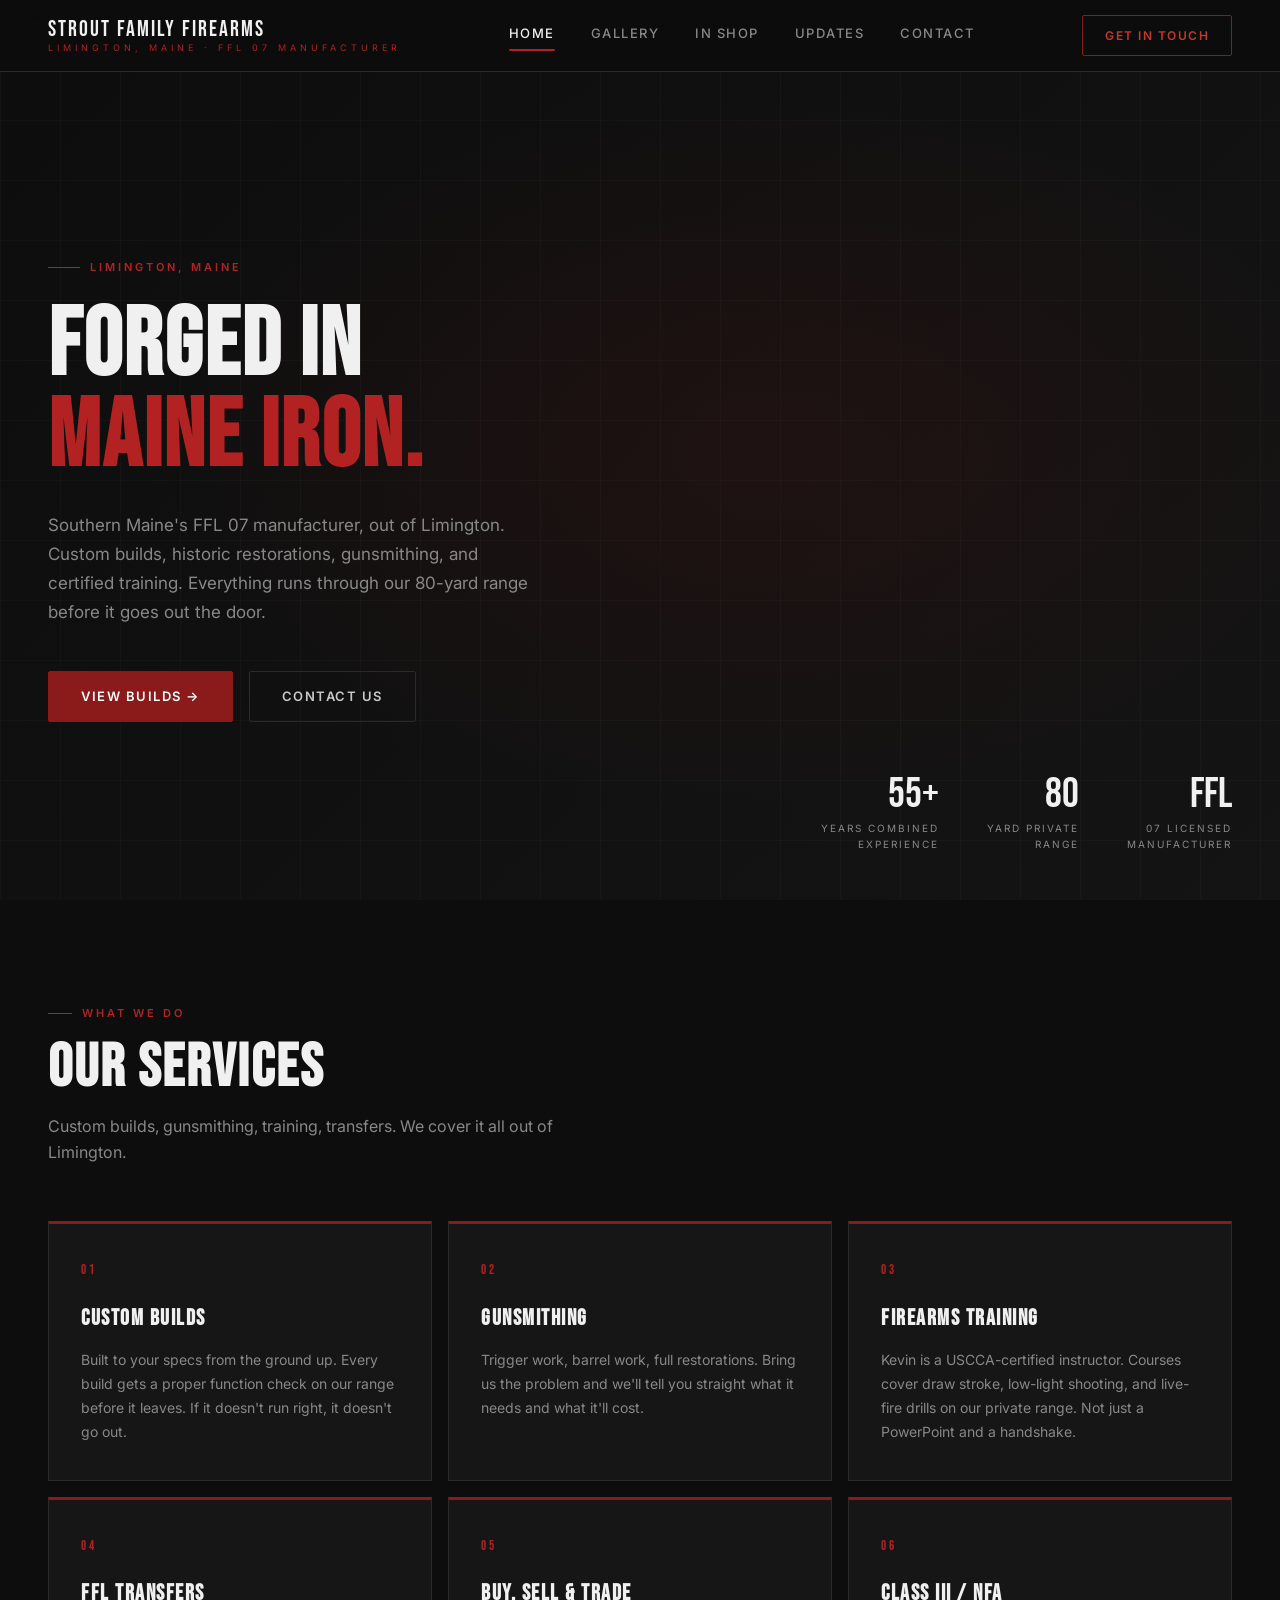
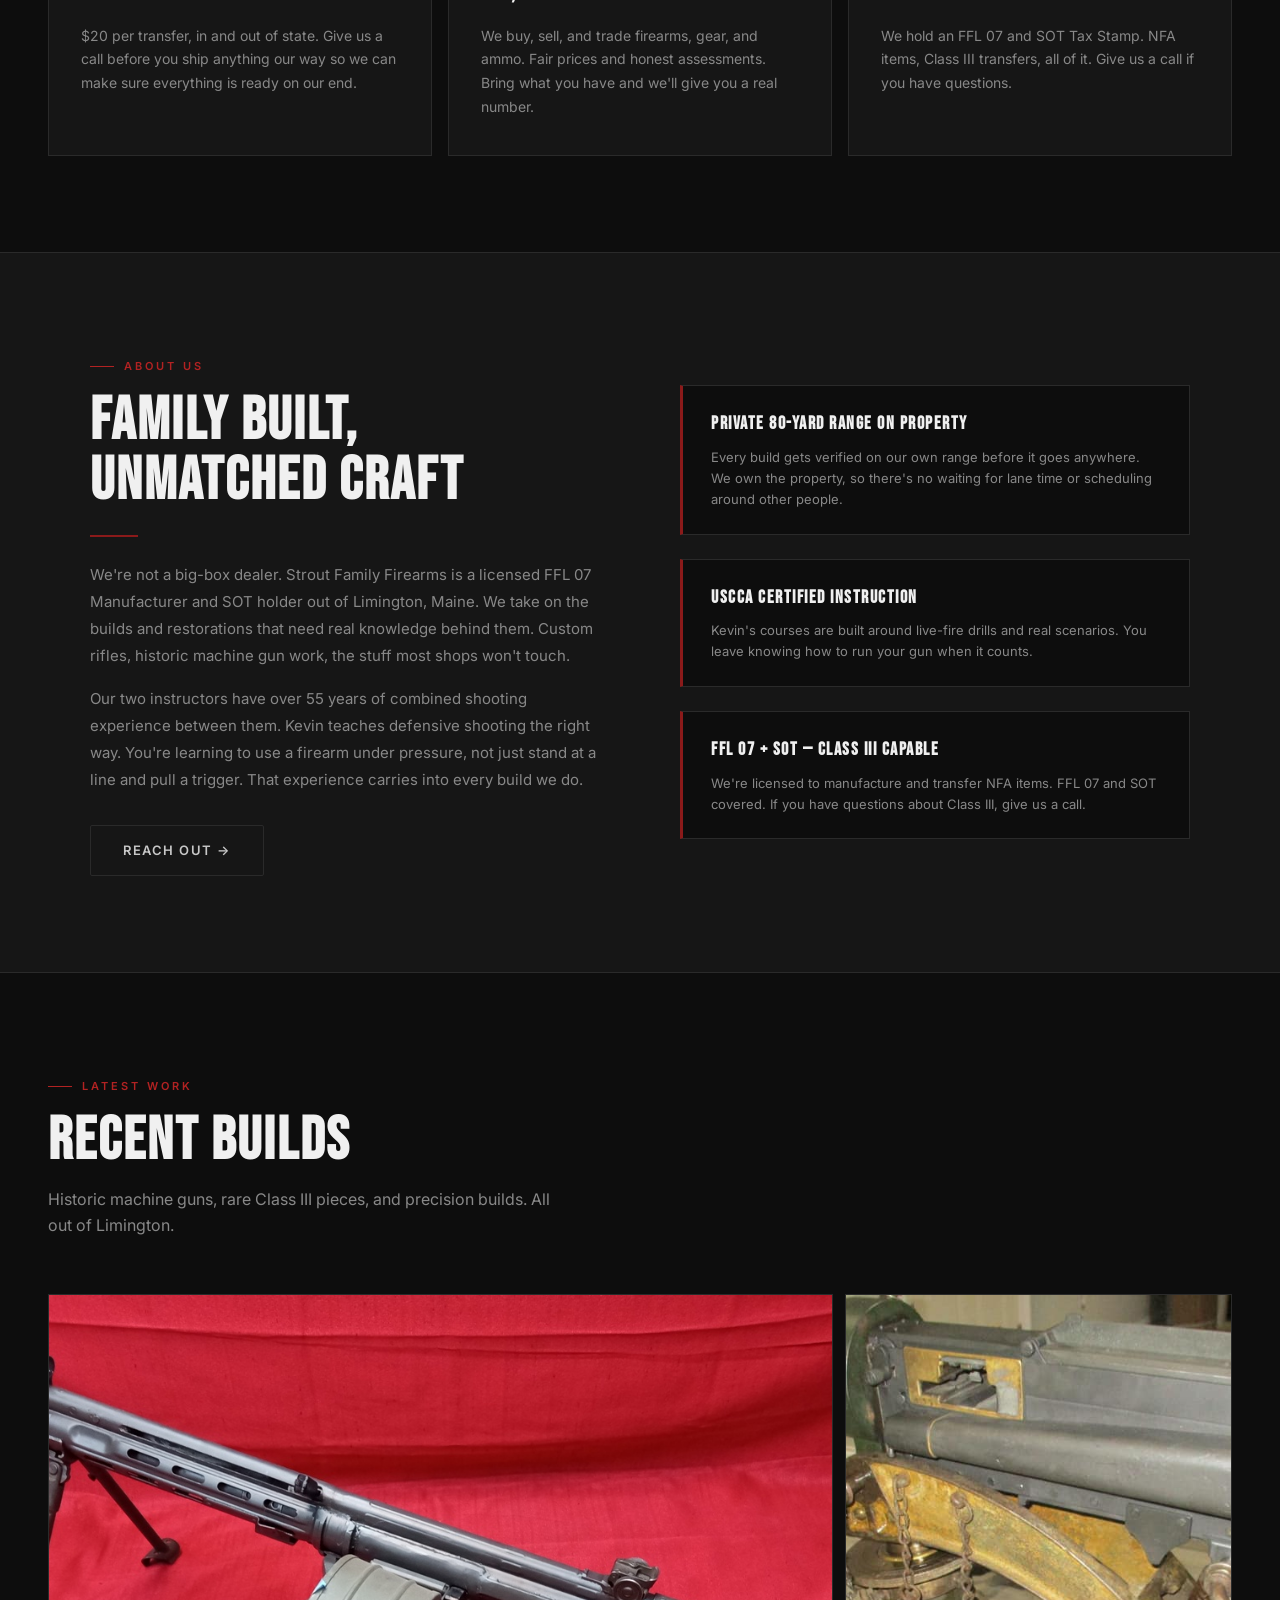
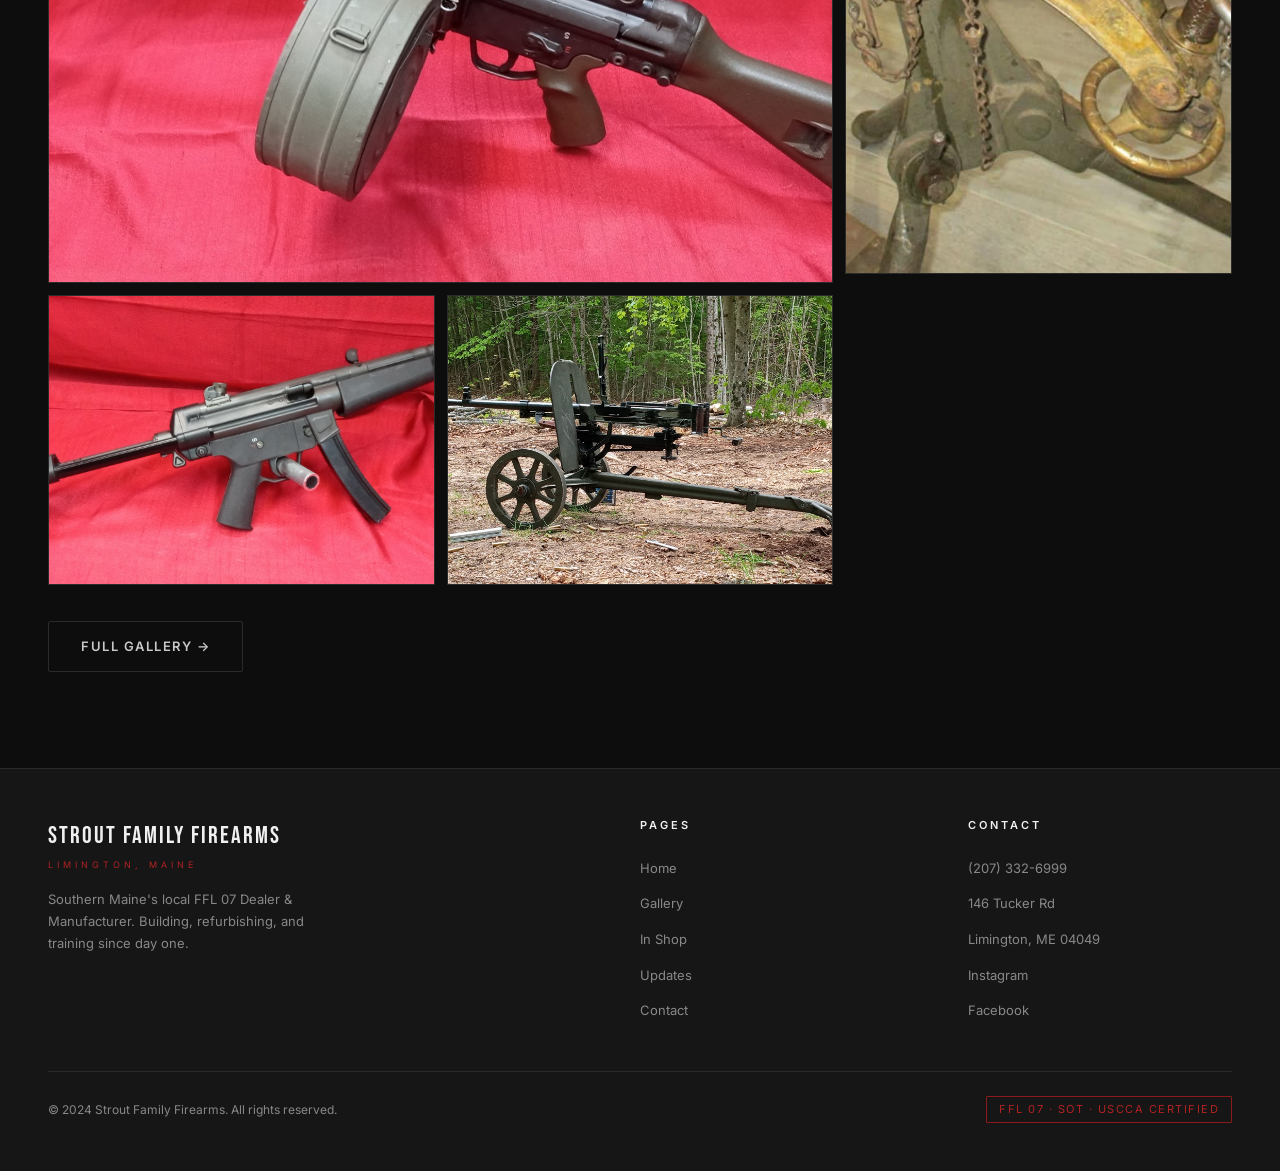
==== index.html @ 213eed21 "Add favicon, mobile nav fix, SEO, sitemap, and robots.txt - favicon.svg (SFF initials, red on dark) " ====
<!DOCTYPE html>
<html lang="en">
<head>
  <meta charset="UTF-8" />
  <meta name="viewport" content="width=device-width, initial-scale=1.0" />
  <link rel="icon" type="image/svg+xml" href="favicon.svg" />
  <title>Strout Family Firearms | FFL 07 Gunsmith &amp; Manufacturer | Limington, ME</title>
  <meta name="description" content="Southern Maine's FFL 07 licensed manufacturer in Limington, ME. Custom builds, Class III NFA transfers, gunsmithing, and USCCA-certified firearms training. Call (207) 332-6999." />
  <meta name="keywords" content="gunsmith Limington ME, FFL dealer Maine, custom gun builds Maine, NFA transfers Maine, Class III Maine, USCCA instructor Maine, southern Maine gunsmith, machine gun restoration Maine" />
  <meta name="robots" content="index, follow" />
  <meta property="og:title" content="Strout Family Firearms | FFL 07 Gunsmith | Limington, ME" />
  <meta property="og:description" content="Southern Maine's FFL 07 manufacturer. Custom builds, NFA transfers, gunsmithing, and USCCA-certified training out of Limington, ME." />
  <meta property="og:type" content="website" />
  <link rel="stylesheet" href="css/style.css" />
  <script type="application/ld+json">
  {
    "@context": "https://schema.org",
    "@type": "LocalBusiness",
    "name": "Strout Family Firearms",
    "description": "FFL 07 licensed manufacturer and gunsmith in Limington, Maine. Custom builds, NFA transfers, gunsmithing, and USCCA-certified firearms training.",
    "telephone": "+12073326999",
    "address": {
      "@type": "PostalAddress",
      "streetAddress": "146 Tucker Rd",
      "addressLocality": "Limington",
      "addressRegion": "ME",
      "postalCode": "04049",
      "addressCountry": "US"
    },
    "sameAs": [
      "https://www.instagram.com/strout_family_firearms/",
      "https://www.facebook.com/p/Strout-Family-Firearms-100057304245616/"
    ]
  }
  </script>
</head>
<body>

  <!-- NAV -->
  <nav class="nav">
    <a href="index.html" class="nav-logo">
      <span class="wordmark">Strout Family Firearms</span>
      <span class="sub">Limington, Maine<span class="sub-ffl"> · FFL 07 Manufacturer</span></span>
    </a>
    <ul class="nav-links">
      <li><a href="index.html" class="active">Home</a></li>
      <li><a href="gallery.html">Gallery</a></li>
      <li><a href="inshop.html">In Shop</a></li>
      <li><a href="updates.html">Updates</a></li>
      <li><a href="contact.html">Contact</a></li>
    </ul>
    <a href="contact.html" class="nav-cta">Get In Touch</a>
    <div class="hamburger" aria-label="Menu">
      <span></span><span></span><span></span>
    </div>
  </nav>

  <!-- HERO -->
  <section class="hero">
    <div class="hero-bg"></div>
    <div class="hero-grid"></div>
    <div class="hero-content">
      <div class="hero-eyebrow">Limington, Maine</div>
      <h1>Forged in<br><span>Maine Iron.</span></h1>
      <p class="hero-desc">
        Southern Maine's FFL 07 manufacturer, out of Limington. Custom builds, historic restorations, gunsmithing, and certified training. Everything runs through our 80-yard range before it goes out the door.
      </p>
      <div class="hero-actions">
        <a href="gallery.html" class="btn-primary">View Builds &#8594;</a>
        <a href="contact.html" class="btn-secondary">Contact Us</a>
      </div>
    </div>
    <div class="hero-stats">
      <div class="stat">
        <div class="stat-num">55+</div>
        <div class="stat-label">Years Combined<br>Experience</div>
      </div>
      <div class="stat">
        <div class="stat-num">80</div>
        <div class="stat-label">Yard Private<br>Range</div>
      </div>
      <div class="stat">
        <div class="stat-num">FFL</div>
        <div class="stat-label">07 Licensed<br>Manufacturer</div>
      </div>
    </div>
  </section>

  <!-- SERVICES -->
  <section>
    <div class="section-label">What We Do</div>
    <h2 class="section-title">Our Services</h2>
    <p class="section-sub">Custom builds, gunsmithing, training, transfers. We cover it all out of Limington.</p>
    <div class="services-grid">
      <div class="service-card fade-in">
        <div class="service-num">01</div>
        <h3>Custom Builds</h3>
        <p>Built to your specs from the ground up. Every build gets a proper function check on our range before it leaves. If it doesn't run right, it doesn't go out.</p>
      </div>
      <div class="service-card fade-in">
        <div class="service-num">02</div>
        <h3>Gunsmithing</h3>
        <p>Trigger work, barrel work, full restorations. Bring us the problem and we'll tell you straight what it needs and what it'll cost.</p>
      </div>
      <div class="service-card fade-in">
        <div class="service-num">03</div>
        <h3>Firearms Training</h3>
        <p>Kevin is a USCCA-certified instructor. Courses cover draw stroke, low-light shooting, and live-fire drills on our private range. Not just a PowerPoint and a handshake.</p>
      </div>
      <div class="service-card fade-in">
        <div class="service-num">04</div>
        <h3>FFL Transfers</h3>
        <p>$20 per transfer, in and out of state. Give us a call before you ship anything our way so we can make sure everything is ready on our end.</p>
      </div>
      <div class="service-card fade-in">
        <div class="service-num">05</div>
        <h3>Buy, Sell &amp; Trade</h3>
        <p>We buy, sell, and trade firearms, gear, and ammo. Fair prices and honest assessments. Bring what you have and we'll give you a real number.</p>
      </div>
      <div class="service-card fade-in">
        <div class="service-num">06</div>
        <h3>Class III / NFA</h3>
        <p>We hold an FFL 07 and SOT Tax Stamp. NFA items, Class III transfers, all of it. Give us a call if you have questions.</p>
      </div>
    </div>
  </section>

  <!-- ABOUT -->
  <section class="about-strip">
    <div class="about-inner">
      <div class="about-text fade-in">
        <div class="section-label">About Us</div>
        <h2 class="section-title">Family Built,<br>Unmatched Craft</h2>
        <div class="divider"></div>
        <p>
          We're not a big-box dealer. Strout Family Firearms is a licensed FFL 07 Manufacturer and SOT holder out of Limington, Maine. We take on the builds and restorations that need real knowledge behind them. Custom rifles, historic machine gun work, the stuff most shops won't touch.
        </p>
        <p>
          Our two instructors have over 55 years of combined shooting experience between them. Kevin teaches defensive shooting the right way. You're learning to use a firearm under pressure, not just stand at a line and pull a trigger. That experience carries into every build we do.
        </p>
        <a href="contact.html" class="btn-secondary">Reach Out &#8594;</a>
      </div>
      <div class="about-callouts fade-in">
        <div class="callout">
          <h4>Private 80-Yard Range On Property</h4>
          <p>Every build gets verified on our own range before it goes anywhere. We own the property, so there's no waiting for lane time or scheduling around other people.</p>
        </div>
        <div class="callout">
          <h4>USCCA Certified Instruction</h4>
          <p>Kevin's courses are built around live-fire drills and real scenarios. You leave knowing how to run your gun when it counts.</p>
        </div>
        <div class="callout">
          <h4>FFL 07 + SOT — Class III Capable</h4>
          <p>We're licensed to manufacture and transfer NFA items. FFL 07 and SOT covered. If you have questions about Class III, give us a call.</p>
        </div>
      </div>
    </div>
  </section>

  <!-- RECENT BUILDS PREVIEW -->
  <section>
    <div class="section-label">Latest Work</div>
    <h2 class="section-title">Recent Builds</h2>
    <p class="section-sub">Historic machine guns, rare Class III pieces, and precision builds. All out of Limington.</p>
    <div class="gallery-grid" style="margin-bottom: 36px;">
      <div class="gallery-item wide fade-in" data-title="HK21 — Left Side, Drum Mag" data-sub="7.62×51 NATO · Light Machine Gun" data-src="images/HK21/Benny-HK21-left-feed-drum.jpg">
        <div class="gallery-item-inner">
          <img src="images/HK21/Benny-HK21-left-feed-drum.jpg" alt="HK21 with drum magazine" loading="lazy" />
        </div>
        <div class="gallery-overlay">
          <div class="gallery-overlay-text">
            <span>LMG · 7.62×51 NATO</span>
            <h4>Heckler &amp; Koch HK21</h4>
          </div>
        </div>
      </div>
      <div class="gallery-item tall fade-in" data-title="Vickers — Traversing Gear" data-sub=".303 British · Water-Cooled HMG" data-src="images/Vickers/448768198_966090905311042_1663343854101752196_n.jpg">
        <div class="gallery-item-inner">
          <img src="images/Vickers/448768198_966090905311042_1663343854101752196_n.jpg" alt="Vickers machine gun traversing mechanism" loading="lazy" style="height:100%;object-fit:cover;" />
        </div>
        <div class="gallery-overlay">
          <div class="gallery-overlay-text">
            <span>HMG · .303 British</span>
            <h4>Vickers Machine Gun</h4>
          </div>
        </div>
      </div>
      <div class="gallery-item fade-in" data-title="MP5 — Stock Extended" data-sub="9mm · Submachine Gun" data-src="images/MP5/1000001364.jpg">
        <div class="gallery-item-inner">
          <img src="images/MP5/1000001364.jpg" alt="MP5 with stock extended" loading="lazy" />
        </div>
        <div class="gallery-overlay">
          <div class="gallery-overlay-text">
            <span>SMG · 9mm</span>
            <h4>Heckler &amp; Koch MP5</h4>
          </div>
        </div>
      </div>
      <div class="gallery-item fade-in" data-title="SG-43 — On Sokolov Cart" data-sub="7.62×54mmR · Soviet Medium Machine Gun" data-src="images/SG-43/SG-43-on-cart.jpg">
        <div class="gallery-item-inner">
          <img src="images/SG-43/SG-43-on-cart.jpg" alt="Soviet SG-43 on wheeled Sokolov mount" loading="lazy" />
        </div>
        <div class="gallery-overlay">
          <div class="gallery-overlay-text">
            <span>MMG · 7.62×54mmR</span>
            <h4>Soviet SG-43 Goryunov</h4>
          </div>
        </div>
      </div>
    </div>
    <a href="gallery.html" class="btn-secondary">Full Gallery &#8594;</a>
  </section>

  <!-- FOOTER -->
  <footer>
    <div class="footer-inner">
      <div class="footer-brand">
        <div class="wordmark">Strout Family Firearms</div>
        <div class="sub">Limington, Maine</div>
        <p>Southern Maine's local FFL 07 Dealer &amp; Manufacturer. Building, refurbishing, and training since day one.</p>
      </div>
      <div class="footer-col">
        <h5>Pages</h5>
        <ul>
          <li><a href="index.html">Home</a></li>
          <li><a href="gallery.html">Gallery</a></li>
          <li><a href="inshop.html">In Shop</a></li>
          <li><a href="updates.html">Updates</a></li>
          <li><a href="contact.html">Contact</a></li>
        </ul>
      </div>
      <div class="footer-col">
        <h5>Contact</h5>
        <ul>
          <li><a href="tel:2073326999">(207) 332-6999</a></li>
          <li><a href="#">146 Tucker Rd</a></li>
          <li><a href="#">Limington, ME 04049</a></li>
          <li><a href="https://www.instagram.com/strout_family_firearms/" target="_blank">Instagram</a></li>
          <li><a href="https://www.facebook.com/p/Strout-Family-Firearms-100057304245616/" target="_blank">Facebook</a></li>
        </ul>
      </div>
    </div>
    <div class="footer-bottom">
      <p>&copy; 2024 Strout Family Firearms. All rights reserved.</p>
      <span class="ffl-badge">FFL 07 · SOT · USCCA Certified</span>
    </div>
  </footer>

  <script src="js/main.js"></script>
</body>
</html>
---- css/style.css ----
@import url('https://fonts.googleapis.com/css2?family=Bebas+Neue&family=Inter:wght@300;400;500;600;700&display=swap');

:root {
  --bg:        #0d0d0d;
  --surface:   #161616;
  --surface2:  #1f1f1f;
  --border:    #2a2a2a;
  --red:       #8B1A1A;
  --red-light: #B22222;
  --red-glow:  #c0392b;
  --text:      #f0f0f0;
  --muted:     #888888;
  --silver:    #c8c8c8;
  --nav-h:     72px;
}

*, *::before, *::after { box-sizing: border-box; margin: 0; padding: 0; }

html { scroll-behavior: smooth; }

body {
  background: var(--bg);
  color: var(--text);
  font-family: 'Inter', sans-serif;
  font-size: 16px;
  line-height: 1.6;
  -webkit-text-size-adjust: 100%;
}

a { color: inherit; text-decoration: none; }
img { display: block; max-width: 100%; }

button, a { -webkit-tap-highlight-color: transparent; touch-action: manipulation; }

/* ── NAVBAR ── */
.nav {
  position: fixed;
  top: 0; left: 0; right: 0;
  z-index: 100;
  height: var(--nav-h);
  display: flex;
  align-items: center;
  justify-content: space-between;
  padding: 0 48px;
  background: rgba(13,13,13,0.92);
  backdrop-filter: blur(12px);
  border-bottom: 1px solid var(--border);
}

.nav-logo {
  display: flex;
  flex-direction: column;
  line-height: 1;
}

.nav-logo .wordmark {
  font-family: 'Bebas Neue', sans-serif;
  font-size: 22px;
  letter-spacing: 2px;
  color: var(--text);
}

.nav-logo .sub {
  font-size: 9px;
  letter-spacing: 4px;
  text-transform: uppercase;
  color: var(--red-light);
  margin-top: 2px;
}

.nav-links {
  display: flex;
  gap: 36px;
  list-style: none;
}

.nav-links a {
  font-size: 13px;
  font-weight: 500;
  letter-spacing: 1.5px;
  text-transform: uppercase;
  color: var(--muted);
  transition: color 0.2s;
}

.nav-links a:hover,
.nav-links a.active { color: var(--text); }

.nav-links a.active::after {
  content: '';
  display: block;
  height: 2px;
  background: var(--red-light);
  margin-top: 3px;
  border-radius: 1px;
}

.nav-cta {
  font-size: 12px;
  font-weight: 600;
  letter-spacing: 1.5px;
  text-transform: uppercase;
  padding: 10px 22px;
  border: 1px solid var(--red);
  color: var(--red-glow);
  border-radius: 2px;
  transition: all 0.2s;
}

.nav-cta:hover {
  background: var(--red);
  color: #fff;
}

.hamburger {
  display: none;
  flex-direction: column;
  gap: 5px;
  cursor: pointer;
  padding: 12px 8px;
  margin-right: -8px;
}
.hamburger span {
  width: 24px; height: 2px;
  background: var(--text);
  border-radius: 1px;
  transition: all 0.25s;
}

/* ── HERO ── */
.hero {
  position: relative;
  min-height: 100vh;
  min-height: 100svh;
  display: flex;
  align-items: center;
  padding: 0 48px;
  padding-top: var(--nav-h);
  overflow: hidden;
}

.hero-bg {
  position: absolute;
  inset: 0;
  background:
    radial-gradient(ellipse 70% 60% at 60% 50%, rgba(139,26,26,0.12) 0%, transparent 70%),
    linear-gradient(135deg, #0d0d0d 0%, #141414 100%);
}

.hero-grid {
  position: absolute;
  inset: 0;
  background-image:
    linear-gradient(rgba(255,255,255,0.02) 1px, transparent 1px),
    linear-gradient(90deg, rgba(255,255,255,0.02) 1px, transparent 1px);
  background-size: 60px 60px;
}

.hero-content {
  position: relative;
  z-index: 1;
  max-width: 680px;
}

.hero-eyebrow {
  display: inline-flex;
  align-items: center;
  gap: 10px;
  font-size: 11px;
  font-weight: 600;
  letter-spacing: 3px;
  text-transform: uppercase;
  color: var(--red-light);
  margin-bottom: 24px;
}

.hero-eyebrow::before {
  content: '';
  width: 32px; height: 1px;
  background: var(--red-light);
}

.hero h1 {
  font-family: 'Bebas Neue', sans-serif;
  font-size: clamp(56px, 8vw, 96px);
  line-height: 0.95;
  letter-spacing: 2px;
  color: var(--text);
  margin-bottom: 28px;
}

.hero h1 span { color: var(--red-light); }

.hero-desc {
  font-size: 17px;
  color: var(--muted);
  max-width: 480px;
  line-height: 1.7;
  margin-bottom: 44px;
}

.hero-actions {
  display: flex;
  gap: 16px;
  flex-wrap: wrap;
}

.btn-primary {
  display: inline-flex;
  align-items: center;
  gap: 8px;
  font-size: 13px;
  font-weight: 600;
  letter-spacing: 1.5px;
  text-transform: uppercase;
  padding: 14px 32px;
  background: var(--red);
  color: #fff;
  border: 1px solid var(--red);
  border-radius: 2px;
  transition: all 0.2s;
}

.btn-primary:hover {
  background: var(--red-light);
  border-color: var(--red-light);
}

.btn-secondary {
  display: inline-flex;
  align-items: center;
  gap: 8px;
  font-size: 13px;
  font-weight: 600;
  letter-spacing: 1.5px;
  text-transform: uppercase;
  padding: 14px 32px;
  background: transparent;
  color: var(--silver);
  border: 1px solid var(--border);
  border-radius: 2px;
  transition: all 0.2s;
}

.btn-secondary:hover {
  border-color: var(--silver);
  color: var(--text);
}

.hero-stats {
  position: absolute;
  bottom: 48px;
  right: 48px;
  display: flex;
  gap: 48px;
}

.stat { text-align: right; }
.stat-num {
  font-family: 'Bebas Neue', sans-serif;
  font-size: 42px;
  line-height: 1;
  color: var(--text);
}
.stat-label {
  font-size: 10px;
  letter-spacing: 2px;
  text-transform: uppercase;
  color: var(--muted);
  margin-top: 4px;
}

/* ── SECTION BASE ── */
section { padding: 96px 48px; }

.section-label {
  display: inline-flex;
  align-items: center;
  gap: 10px;
  font-size: 11px;
  font-weight: 600;
  letter-spacing: 3px;
  text-transform: uppercase;
  color: var(--red-light);
  margin-bottom: 16px;
}

.section-label::before {
  content: '';
  width: 24px; height: 1px;
  background: var(--red-light);
}

h2.section-title {
  font-family: 'Bebas Neue', sans-serif;
  font-size: clamp(36px, 5vw, 60px);
  letter-spacing: 2px;
  line-height: 1;
  color: var(--text);
  margin-bottom: 16px;
}

.section-sub {
  font-size: 16px;
  color: var(--muted);
  max-width: 520px;
  margin-bottom: 56px;
}

/* ── SERVICES ── */
.services-grid {
  display: grid;
  grid-template-columns: repeat(3, 1fr);
  gap: 16px;
}

.service-card {
  background: var(--surface);
  border: 1px solid var(--border);
  border-top: 3px solid var(--red);
  padding: 36px 32px;
  transition: background 0.2s, border-color 0.2s;
}

.service-card:hover {
  background: var(--surface2);
  border-color: var(--red-light);
  border-top-color: var(--red-glow);
}

.service-num {
  font-family: 'Bebas Neue', sans-serif;
  font-size: 13px;
  letter-spacing: 3px;
  color: var(--red-light);
  margin-bottom: 20px;
}

.service-card h3 {
  font-family: 'Bebas Neue', sans-serif;
  font-size: 22px;
  letter-spacing: 1.5px;
  color: var(--text);
  margin-bottom: 12px;
}

.service-card p {
  font-size: 14px;
  color: var(--muted);
  line-height: 1.7;
}

/* ── ABOUT STRIP ── */
.about-strip {
  background: var(--surface);
  border-top: 1px solid var(--border);
  border-bottom: 1px solid var(--border);
}

.about-inner {
  max-width: 1100px;
  margin: 0 auto;
  display: grid;
  grid-template-columns: 1fr 1fr;
  gap: 80px;
  align-items: center;
}

.about-text p {
  font-size: 15px;
  color: var(--muted);
  line-height: 1.8;
  margin-bottom: 16px;
}

.about-text p:last-of-type { margin-bottom: 32px; }

.about-callouts {
  display: flex;
  flex-direction: column;
  gap: 24px;
}

.callout {
  padding: 24px 28px;
  border: 1px solid var(--border);
  border-left: 3px solid var(--red);
  background: var(--bg);
}

.callout h4 {
  font-family: 'Bebas Neue', sans-serif;
  font-size: 18px;
  letter-spacing: 1.5px;
  color: var(--text);
  margin-bottom: 8px;
}

.callout p {
  font-size: 13px;
  color: var(--muted);
  line-height: 1.6;
}

/* ── GALLERY GRID ── */
.gallery-grid {
  display: grid;
  grid-template-columns: repeat(3, 1fr);
  gap: 12px;
}

.gallery-grid .wide { grid-column: span 2; }
.gallery-grid .tall { grid-row: span 2; }

.gallery-item {
  position: relative;
  overflow: hidden;
  cursor: pointer;
  aspect-ratio: 4/3;
  background: var(--surface2);
  border: 1px solid var(--border);
}

.gallery-grid .tall { aspect-ratio: 2/3; }

.gallery-item-inner {
  position: absolute;
  inset: 0;
  background: var(--surface2);
  transition: transform 0.4s cubic-bezier(0.25,0.46,0.45,0.94);
}

.gallery-item:hover .gallery-item-inner { transform: scale(1.04); }

.gallery-item img {
  width: 100%;
  height: 100%;
  object-fit: cover;
  display: block;
}

.gallery-placeholder {
  width: 100%; height: 100%;
  display: flex;
  flex-direction: column;
  align-items: center;
  justify-content: center;
  gap: 12px;
  color: var(--border);
  background: linear-gradient(135deg, var(--surface) 0%, var(--surface2) 100%);
  min-height: 240px;
}

.gallery-placeholder svg { opacity: 0.3; }
.gallery-placeholder span { font-size: 12px; letter-spacing: 2px; text-transform: uppercase; opacity: 0.4; }

.gallery-overlay {
  position: absolute;
  inset: 0;
  background: linear-gradient(to top, rgba(0,0,0,0.85) 0%, transparent 50%);
  opacity: 0;
  transition: opacity 0.3s;
  display: flex;
  align-items: flex-end;
  padding: 20px;
}

.gallery-item:hover .gallery-overlay { opacity: 1; }

.gallery-overlay-text h4 {
  font-family: 'Bebas Neue', sans-serif;
  font-size: 18px;
  letter-spacing: 1.5px;
  color: #fff;
}

.gallery-overlay-text span {
  font-size: 12px;
  color: var(--red-light);
  letter-spacing: 1.5px;
  text-transform: uppercase;
}

/* ── LIGHTBOX ── */
.lightbox {
  position: fixed;
  inset: 0;
  z-index: 999;
  background: rgba(0,0,0,0.95);
  display: flex;
  align-items: center;
  justify-content: center;
  opacity: 0;
  pointer-events: none;
  transition: opacity 0.25s;
}

.lightbox.open {
  opacity: 1;
  pointer-events: all;
}

.lightbox img {
  max-width: 90vw;
  max-height: 85vh;
  object-fit: contain;
  border: 1px solid var(--border);
}

.lightbox-close {
  position: absolute;
  top: 16px; right: 20px;
  font-size: 32px;
  color: var(--muted);
  cursor: pointer;
  background: none;
  border: none;
  transition: color 0.2s;
  padding: 8px;
  line-height: 1;
  min-width: 44px;
  min-height: 44px;
  display: flex;
  align-items: center;
  justify-content: center;
}
.lightbox-close:hover { color: var(--text); }

.lightbox-caption {
  position: absolute;
  bottom: 32px;
  left: 50%;
  transform: translateX(-50%);
  text-align: center;
}
.lightbox-caption h4 {
  font-family: 'Bebas Neue', sans-serif;
  font-size: 22px;
  letter-spacing: 2px;
}
.lightbox-caption span {
  font-size: 12px;
  color: var(--red-light);
  letter-spacing: 2px;
  text-transform: uppercase;
}

/* ── UPDATES ── */
.updates-list {
  display: flex;
  flex-direction: column;
  gap: 1px;
  background: var(--border);
  border: 1px solid var(--border);
  max-width: 900px;
}

.update-card {
  background: var(--surface);
  padding: 36px 40px;
  display: grid;
  grid-template-columns: 120px 1fr;
  gap: 40px;
  transition: background 0.2s;
}

.update-card:hover { background: var(--surface2); }

.update-date {
  text-align: right;
  padding-top: 4px;
}

.update-date .month {
  font-size: 11px;
  letter-spacing: 2px;
  text-transform: uppercase;
  color: var(--red-light);
}

.update-date .day {
  font-family: 'Bebas Neue', sans-serif;
  font-size: 48px;
  line-height: 1;
  color: var(--text);
}

.update-date .year {
  font-size: 11px;
  color: var(--muted);
  letter-spacing: 1px;
}

.update-body .tag {
  display: inline-block;
  font-size: 10px;
  font-weight: 600;
  letter-spacing: 2px;
  text-transform: uppercase;
  padding: 3px 10px;
  border: 1px solid var(--red);
  color: var(--red-light);
  border-radius: 1px;
  margin-bottom: 12px;
}

.update-body h3 {
  font-family: 'Bebas Neue', sans-serif;
  font-size: 26px;
  letter-spacing: 1.5px;
  color: var(--text);
  margin-bottom: 10px;
}

.update-body p {
  font-size: 14px;
  color: var(--muted);
  line-height: 1.7;
}

.update-body .read-more {
  display: inline-flex;
  align-items: center;
  gap: 6px;
  font-size: 12px;
  font-weight: 600;
  letter-spacing: 1.5px;
  text-transform: uppercase;
  color: var(--red-light);
  margin-top: 16px;
  transition: gap 0.2s;
}

.update-body .read-more:hover { gap: 10px; }

/* ── CONTACT ── */
.contact-grid {
  display: grid;
  grid-template-columns: 1fr 1fr;
  gap: 80px;
  max-width: 1100px;
}

.contact-info { display: flex; flex-direction: column; gap: 32px; }

.info-block h4 {
  font-size: 11px;
  font-weight: 600;
  letter-spacing: 3px;
  text-transform: uppercase;
  color: var(--red-light);
  margin-bottom: 10px;
}

.info-block p, .info-block a {
  font-size: 16px;
  color: var(--silver);
  line-height: 1.6;
}

.info-block a:hover { color: var(--text); }

.contact-form { display: flex; flex-direction: column; gap: 16px; }

.form-row { display: grid; grid-template-columns: 1fr 1fr; gap: 16px; }

.form-group {
  display: flex;
  flex-direction: column;
  gap: 8px;
}

.form-group label {
  font-size: 11px;
  font-weight: 600;
  letter-spacing: 2px;
  text-transform: uppercase;
  color: var(--muted);
}

.form-group input,
.form-group select,
.form-group textarea {
  background: var(--surface);
  border: 1px solid var(--border);
  color: var(--text);
  padding: 12px 16px;
  font-family: 'Inter', sans-serif;
  font-size: 14px;
  border-radius: 2px;
  outline: none;
  transition: border-color 0.2s;
  width: 100%;
}

.form-group input:focus,
.form-group select:focus,
.form-group textarea:focus {
  border-color: var(--red-light);
}

.form-group select option { background: var(--surface); }

.form-group textarea { resize: vertical; min-height: 120px; }

.form-note {
  font-size: 12px;
  color: var(--muted);
  margin-top: 4px;
}

/* ── FOOTER ── */
footer {
  border-top: 1px solid var(--border);
  background: var(--surface);
  padding: 48px;
}

.footer-inner {
  max-width: 1200px;
  margin: 0 auto;
  display: grid;
  grid-template-columns: 2fr 1fr 1fr;
  gap: 64px;
  margin-bottom: 48px;
}

.footer-brand .wordmark {
  font-family: 'Bebas Neue', sans-serif;
  font-size: 24px;
  letter-spacing: 2px;
  color: var(--text);
}

.footer-brand .sub {
  font-size: 9px;
  letter-spacing: 4px;
  text-transform: uppercase;
  color: var(--red-light);
  margin-top: 2px;
  margin-bottom: 16px;
}

.footer-brand p {
  font-size: 13px;
  color: var(--muted);
  line-height: 1.7;
  max-width: 280px;
}

.footer-col h5 {
  font-size: 11px;
  font-weight: 600;
  letter-spacing: 3px;
  text-transform: uppercase;
  color: var(--text);
  margin-bottom: 20px;
}

.footer-col ul {
  list-style: none;
  display: flex;
  flex-direction: column;
  gap: 10px;
}

.footer-col ul a {
  font-size: 13px;
  color: var(--muted);
  transition: color 0.2s;
}

.footer-col ul a:hover { color: var(--text); }

.footer-bottom {
  border-top: 1px solid var(--border);
  padding-top: 24px;
  display: flex;
  justify-content: space-between;
  align-items: center;
}

.footer-bottom p {
  font-size: 12px;
  color: var(--muted);
}

.footer-bottom .ffl-badge {
  font-size: 11px;
  letter-spacing: 1.5px;
  text-transform: uppercase;
  color: var(--red-light);
  border: 1px solid var(--red);
  padding: 4px 12px;
  border-radius: 1px;
}

/* ── PAGE HEADER ── */
.page-header {
  padding: 160px 48px 48px;
  background:
    radial-gradient(ellipse 60% 80% at 20% 50%, rgba(139,26,26,0.08) 0%, transparent 60%),
    var(--bg);
  border-bottom: 1px solid var(--border);
}

.page-header h1 {
  font-family: 'Bebas Neue', sans-serif;
  font-size: clamp(48px, 7vw, 80px);
  letter-spacing: 2px;
  line-height: 1;
  color: var(--text);
  margin-bottom: 12px;
}

.page-header p {
  font-size: 16px;
  color: var(--muted);
  max-width: 480px;
}

/* ── GALLERY PAGE FILTER ── */
.filter-bar {
  display: flex;
  gap: 8px;
  margin-bottom: 40px;
  flex-wrap: wrap;
}

.filter-btn {
  font-size: 11px;
  font-weight: 600;
  letter-spacing: 2px;
  text-transform: uppercase;
  padding: 8px 18px;
  border: 1px solid var(--border);
  background: transparent;
  color: var(--muted);
  border-radius: 2px;
  cursor: pointer;
  transition: all 0.2s;
  font-family: 'Inter', sans-serif;
}

.filter-btn:hover,
.filter-btn.active {
  border-color: var(--red-light);
  color: var(--red-light);
}

/* ── DIVIDER ── */
.divider {
  width: 48px; height: 2px;
  background: var(--red);
  margin: 24px 0;
}

/* ── TABLET (≤900px) ── */
@media (max-width: 900px) {
  /* Nav */
  .nav { padding: 0 20px; }
  .nav-links { display: none; }
  .nav-cta { font-size: 11px; padding: 8px 14px; }
  .nav-logo .sub-ffl { display: none; }
  .hamburger { display: flex; }

  .nav-mobile-open .nav-links {
    display: flex;
    flex-direction: column;
    position: fixed;
    top: var(--nav-h);
    left: 0; right: 0;
    background: var(--surface);
    border-bottom: 1px solid var(--border);
    gap: 0;
    z-index: 99;
    padding: 0 20px;
  }

  .nav-mobile-open .nav-links li a {
    display: block;
    padding: 18px 0;
    border-bottom: 1px solid var(--border);
    font-size: 14px;
    color: var(--text);
  }

  .nav-mobile-open .nav-links li:last-child a { border-bottom: none; }

  /* Sections */
  section { padding: 64px 20px; }
  .hero { padding: 20px; padding-top: calc(var(--nav-h) + 32px); padding-bottom: 64px; align-items: flex-start; }
  .page-header { padding: calc(var(--nav-h) + 32px) 20px 20px; }
  .hero h1 { font-size: clamp(42px, 11vw, 60px); }
  .hero-desc { font-size: 15px; }
  .hero-stats { display: none; }

  /* Gallery */
  .gallery-grid { grid-template-columns: 1fr 1fr; gap: 8px; }
  .gallery-grid .wide { grid-column: span 1; }
  .gallery-grid .tall { aspect-ratio: 4/3; grid-row: span 1; }
  /* Always show overlay on touch — no hover on mobile */
  .gallery-overlay { opacity: 1; background: linear-gradient(to top, rgba(0,0,0,0.75) 0%, transparent 55%); }

  /* Services */
  .services-grid { grid-template-columns: repeat(2, 1fr); gap: 12px; }
  .service-card { padding: 28px 24px; }

  /* About */
  .about-inner { grid-template-columns: 1fr; gap: 40px; }

  /* Updates */
  .updates-list { max-width: 100%; }
  .update-card { grid-template-columns: 1fr; gap: 10px; padding: 24px 20px; }
  .update-date { text-align: left; display: flex; align-items: baseline; gap: 10px; }
  .update-date .day { font-size: 28px; }
  .update-body h3 { font-size: 21px; }

  /* Contact */
  .contact-grid { grid-template-columns: 1fr; gap: 40px; }
  .form-row { grid-template-columns: 1fr; }
  /* Prevent iOS auto-zoom on inputs (must be ≥16px) */
  .form-group input,
  .form-group select,
  .form-group textarea { font-size: 16px; }

  /* Footer */
  footer { padding: 40px 20px; }
  .footer-inner { grid-template-columns: 1fr; gap: 32px; }
  .footer-bottom { flex-direction: column; gap: 12px; text-align: center; }
}

/* ── MOBILE (≤580px) ── */
@media (max-width: 580px) {
  section { padding: 56px 16px; }
  .page-header { padding: calc(var(--nav-h) + 24px) 16px 16px; }

  .gallery-grid { grid-template-columns: 1fr; gap: 8px; }
  .gallery-grid .wide,
  .gallery-grid .tall { grid-column: span 1; grid-row: span 1; aspect-ratio: 4/3; }

  .services-grid { grid-template-columns: 1fr; gap: 10px; }
  .service-card { padding: 24px 20px; }

  .hero h1 { font-size: clamp(38px, 10vw, 52px); }
  .hero-desc { font-size: 14px; }
  .btn-primary, .btn-secondary { width: 100%; justify-content: center; }

  .update-card { padding: 20px 16px; }

  footer { padding: 32px 16px; }
  .footer-bottom .ffl-badge { font-size: 10px; }

  .lightbox img { max-width: 95vw; max-height: 75vh; }
  .lightbox-caption h4 { font-size: 18px; }
  .lightbox-caption span { font-size: 10px; }
}
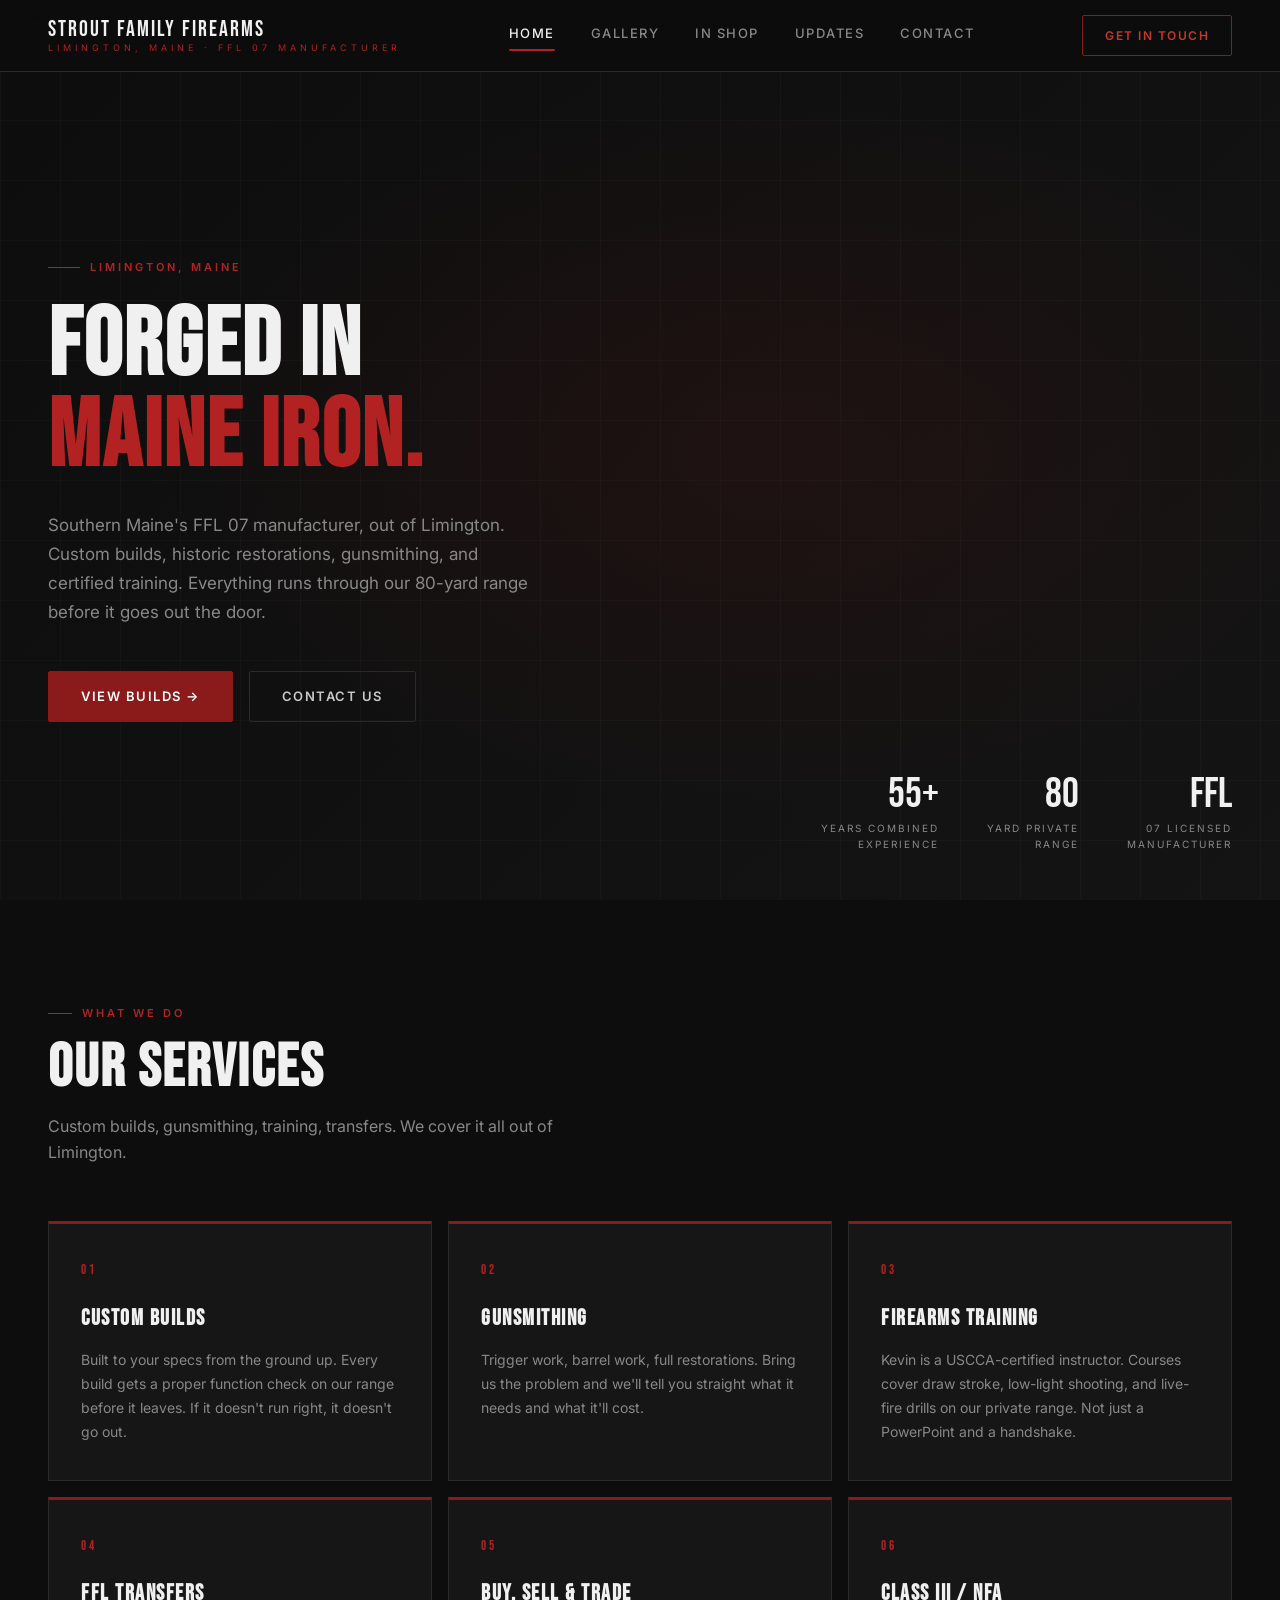
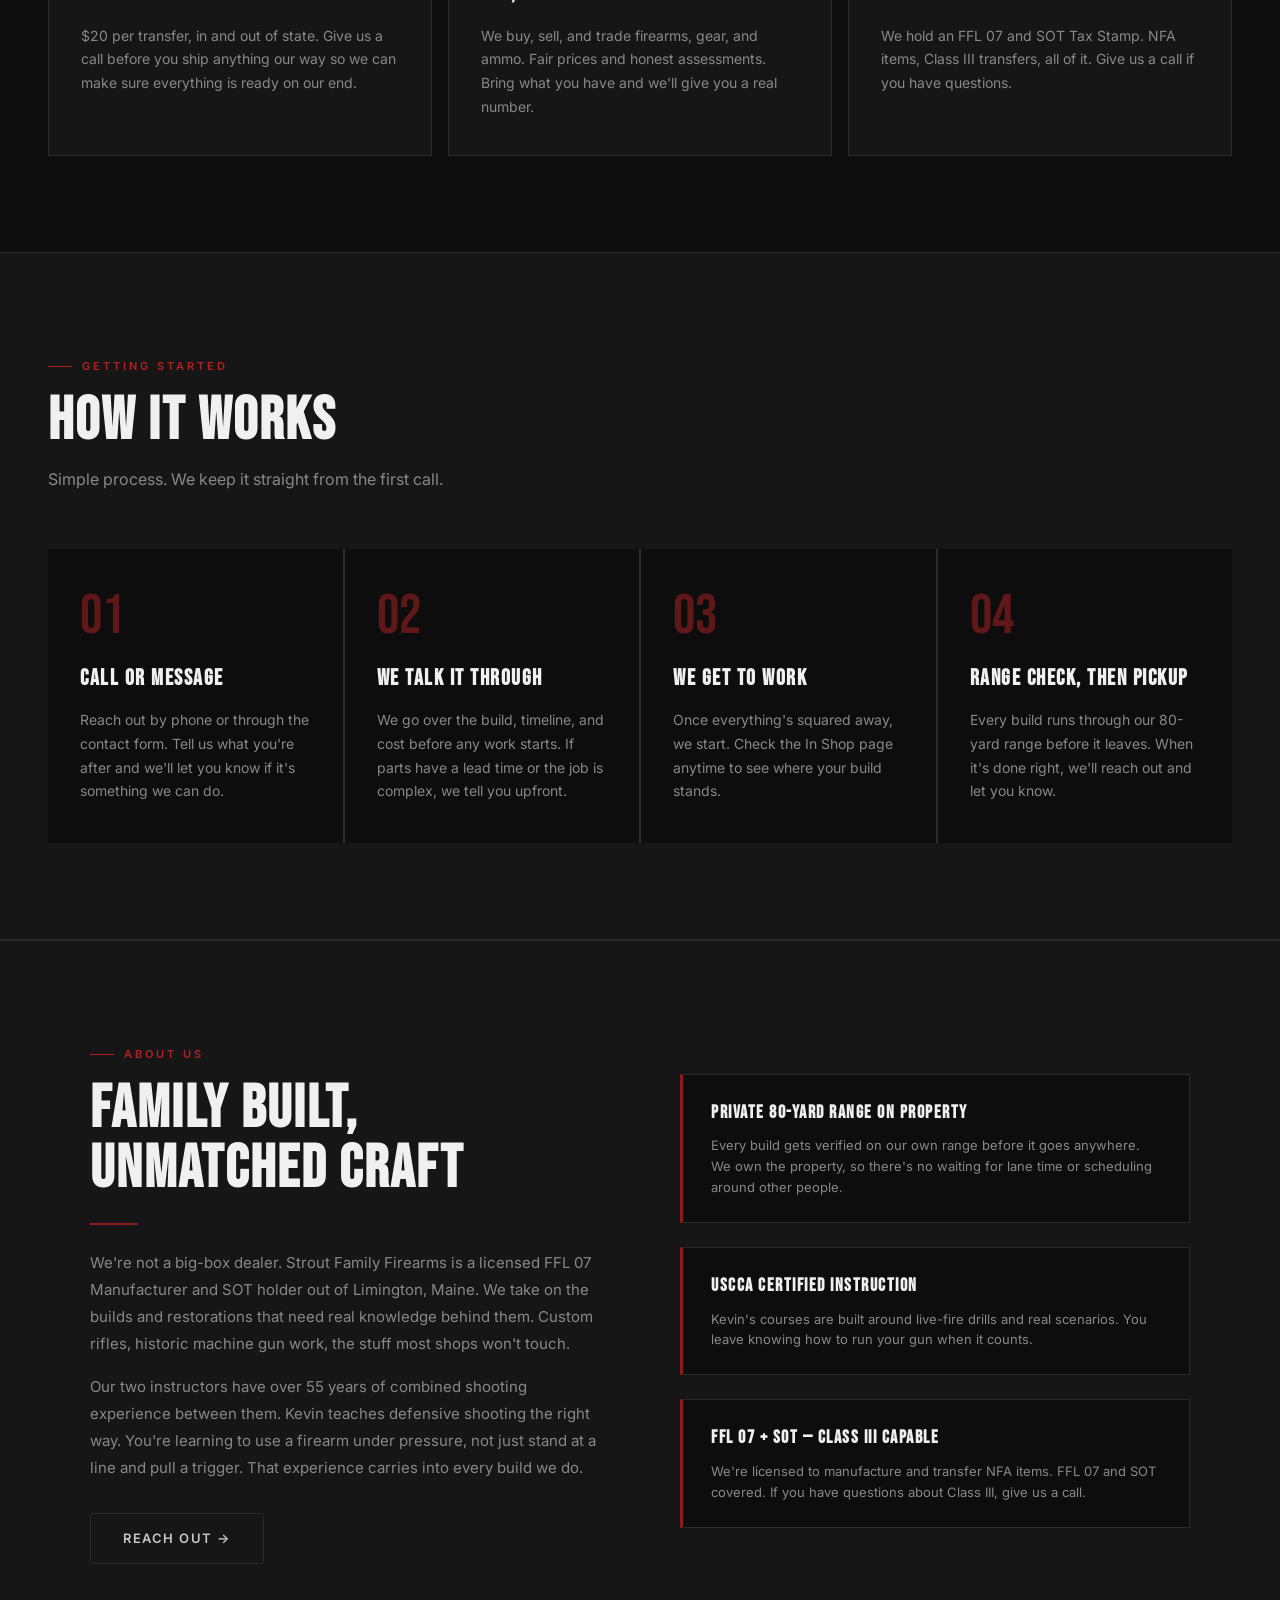
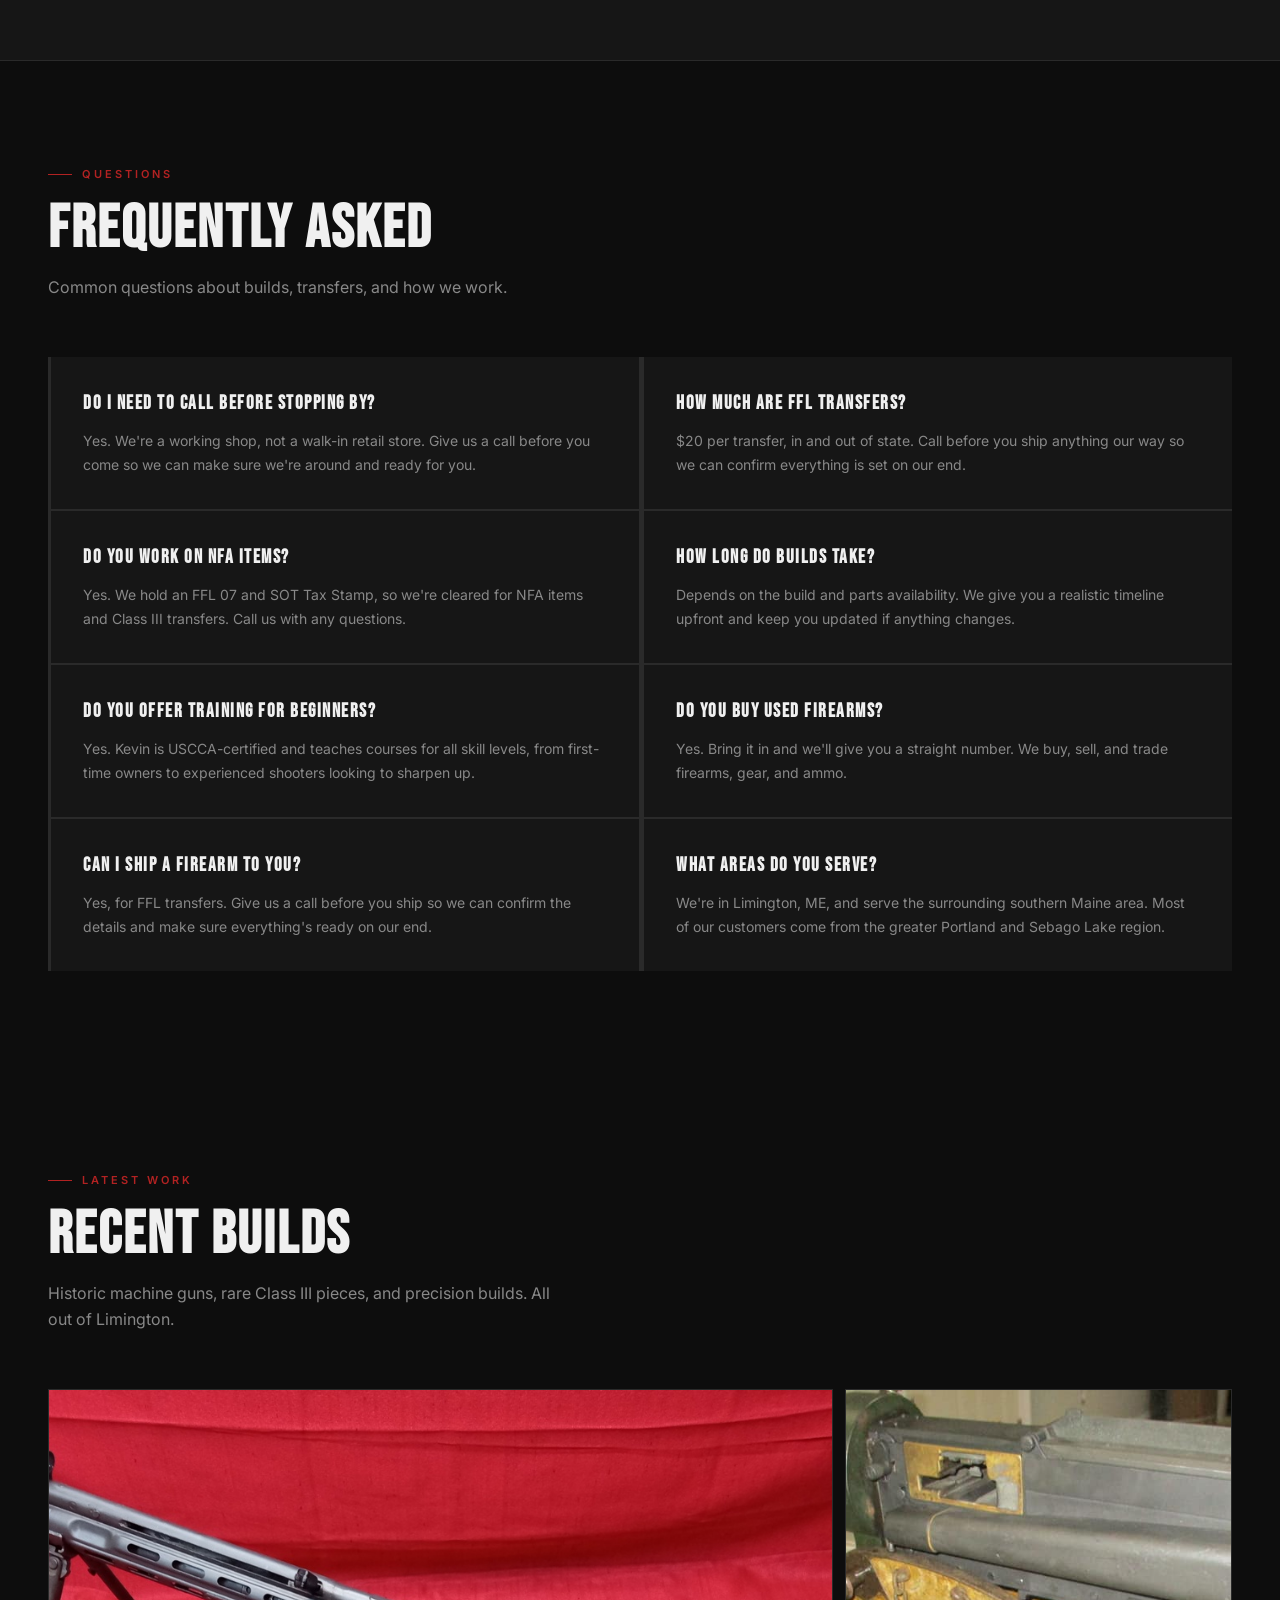
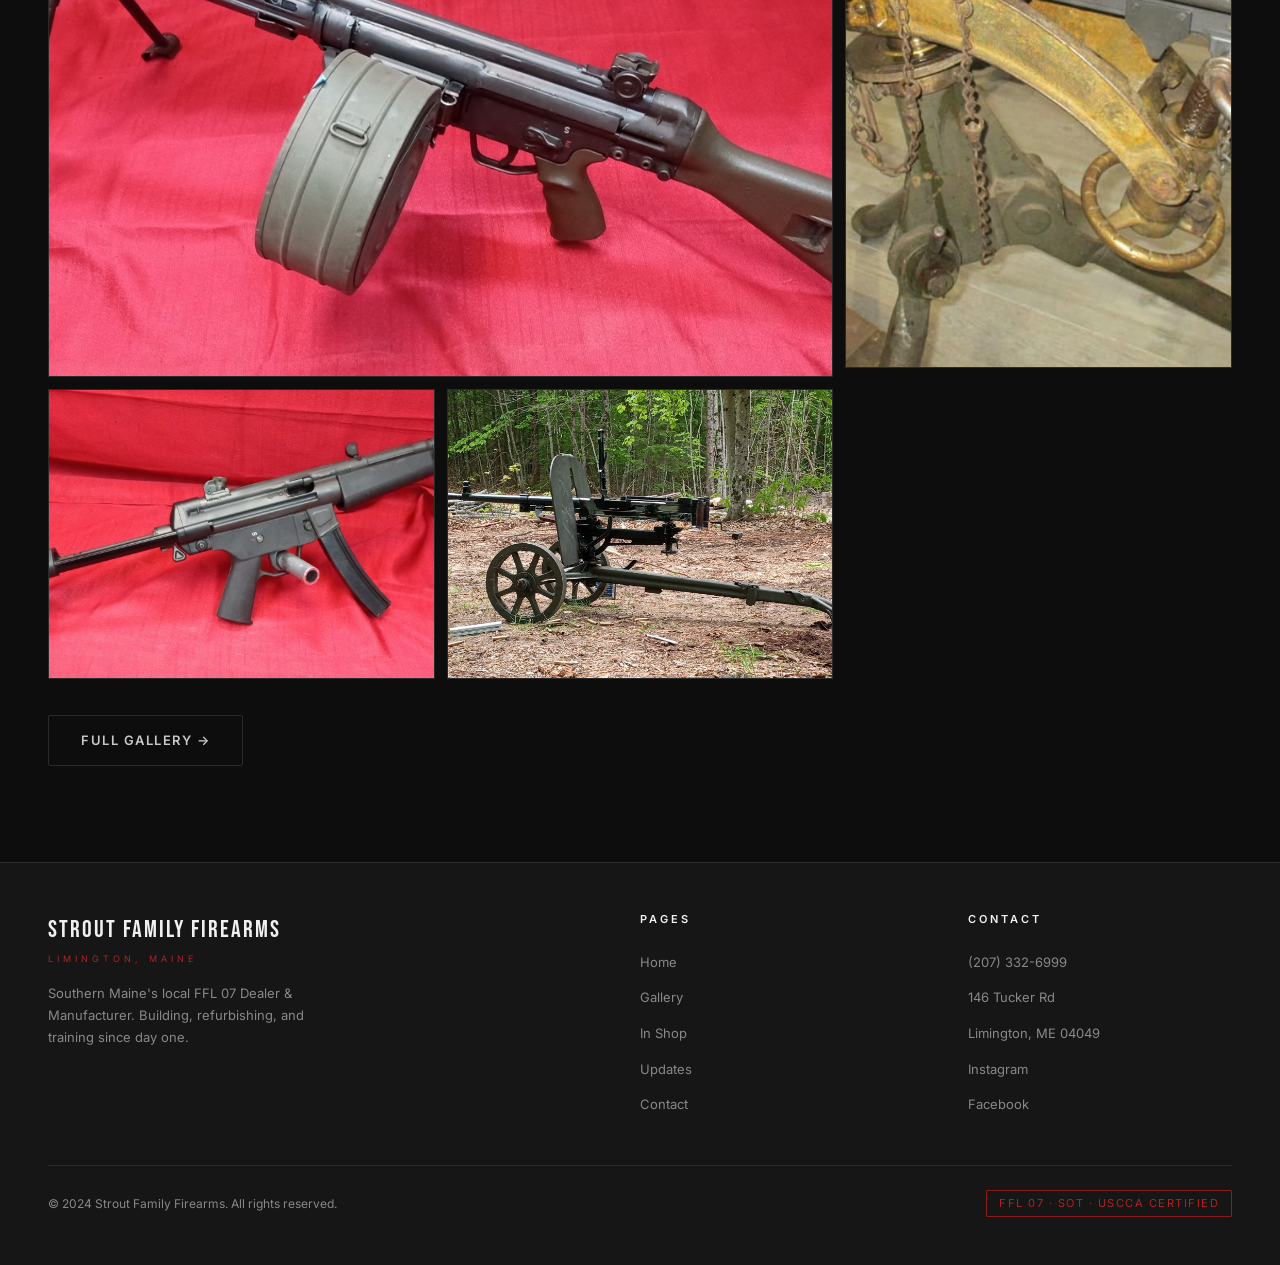
==== commit dadae0ac: "Add How It Works and FAQ sections to home page Adds two new content sections to fill out the home pa" ====
--- a/index.html
+++ b/index.html
@@ -12,6 +12,66 @@
   <meta property="og:description" content="Southern Maine's FFL 07 manufacturer. Custom builds, NFA transfers, gunsmithing, and USCCA-certified training out of Limington, ME." />
   <meta property="og:type" content="website" />
   <link rel="stylesheet" href="css/style.css" />
+  <style>
+    .process-grid {
+      display: grid;
+      grid-template-columns: repeat(4, 1fr);
+      gap: 2px;
+      background: var(--border);
+      margin-top: 48px;
+    }
+    .process-step {
+      background: var(--bg);
+      padding: 40px 32px;
+    }
+    .process-num {
+      font-family: 'Bebas Neue', sans-serif;
+      font-size: 56px;
+      line-height: 1;
+      color: var(--red-light);
+      opacity: 0.5;
+      margin-bottom: 16px;
+    }
+    .process-step h3 {
+      font-family: 'Bebas Neue', sans-serif;
+      font-size: 22px;
+      letter-spacing: 1.5px;
+      color: var(--text);
+      margin-bottom: 12px;
+    }
+    .process-step p { font-size: 14px; color: var(--muted); line-height: 1.7; }
+    .faq-grid {
+      display: grid;
+      grid-template-columns: repeat(2, 1fr);
+      gap: 2px;
+      background: var(--border);
+      margin-top: 48px;
+    }
+    .faq-item {
+      padding: 32px;
+      background: var(--surface);
+      border-left: 3px solid var(--border);
+      transition: border-color 0.2s;
+    }
+    .faq-item:hover { border-left-color: var(--red-light); }
+    .faq-item h4 {
+      font-family: 'Bebas Neue', sans-serif;
+      font-size: 19px;
+      letter-spacing: 1.5px;
+      color: var(--text);
+      margin-bottom: 10px;
+    }
+    .faq-item p { font-size: 14px; color: var(--muted); line-height: 1.7; }
+    @media (max-width: 900px) {
+      .process-grid { grid-template-columns: repeat(2, 1fr); }
+      .faq-grid { grid-template-columns: 1fr; }
+    }
+    @media (max-width: 480px) {
+      .process-grid { grid-template-columns: 1fr; }
+      .process-step { padding: 28px 24px; }
+      .faq-item { padding: 24px; }
+    }
+  </style>
   <script type="application/ld+json">
   {
     "@context": "https://schema.org",
@@ -125,6 +185,35 @@
     </div>
   </section>
 
+  <!-- HOW IT WORKS -->
+  <section style="background: var(--surface); border-top: 1px solid var(--border); border-bottom: 1px solid var(--border);">
+    <div class="section-label">Getting Started</div>
+    <h2 class="section-title">How It Works</h2>
+    <p class="section-sub">Simple process. We keep it straight from the first call.</p>
+    <div class="process-grid">
+      <div class="process-step fade-in">
+        <div class="process-num">01</div>
+        <h3>Call or Message</h3>
+        <p>Reach out by phone or through the contact form. Tell us what you're after and we'll let you know if it's something we can do.</p>
+      </div>
+      <div class="process-step fade-in">
+        <div class="process-num">02</div>
+        <h3>We Talk It Through</h3>
+        <p>We go over the build, timeline, and cost before any work starts. If parts have a lead time or the job is complex, we tell you upfront.</p>
+      </div>
+      <div class="process-step fade-in">
+        <div class="process-num">03</div>
+        <h3>We Get to Work</h3>
+        <p>Once everything's squared away, we start. Check the In Shop page anytime to see where your build stands.</p>
+      </div>
+      <div class="process-step fade-in">
+        <div class="process-num">04</div>
+        <h3>Range Check, Then Pickup</h3>
+        <p>Every build runs through our 80-yard range before it leaves. When it's done right, we'll reach out and let you know.</p>
+      </div>
+    </div>
+  </section>
+
   <!-- ABOUT -->
   <section class="about-strip">
     <div class="about-inner">
@@ -157,6 +246,47 @@
     </div>
   </section>
 
+  <!-- FAQ -->
+  <section>
+    <div class="section-label">Questions</div>
+    <h2 class="section-title">Frequently Asked</h2>
+    <p class="section-sub">Common questions about builds, transfers, and how we work.</p>
+    <div class="faq-grid">
+      <div class="faq-item fade-in">
+        <h4>Do I Need to Call Before Stopping By?</h4>
+        <p>Yes. We're a working shop, not a walk-in retail store. Give us a call before you come so we can make sure we're around and ready for you.</p>
+      </div>
+      <div class="faq-item fade-in">
+        <h4>How Much Are FFL Transfers?</h4>
+        <p>$20 per transfer, in and out of state. Call before you ship anything our way so we can confirm everything is set on our end.</p>
+      </div>
+      <div class="faq-item fade-in">
+        <h4>Do You Work on NFA Items?</h4>
+        <p>Yes. We hold an FFL 07 and SOT Tax Stamp, so we're cleared for NFA items and Class III transfers. Call us with any questions.</p>
+      </div>
+      <div class="faq-item fade-in">
+        <h4>How Long Do Builds Take?</h4>
+        <p>Depends on the build and parts availability. We give you a realistic timeline upfront and keep you updated if anything changes.</p>
+      </div>
+      <div class="faq-item fade-in">
+        <h4>Do You Offer Training for Beginners?</h4>
+        <p>Yes. Kevin is USCCA-certified and teaches courses for all skill levels, from first-time owners to experienced shooters looking to sharpen up.</p>
+      </div>
+      <div class="faq-item fade-in">
+        <h4>Do You Buy Used Firearms?</h4>
+        <p>Yes. Bring it in and we'll give you a straight number. We buy, sell, and trade firearms, gear, and ammo.</p>
+      </div>
+      <div class="faq-item fade-in">
+        <h4>Can I Ship a Firearm to You?</h4>
+        <p>Yes, for FFL transfers. Give us a call before you ship so we can confirm the details and make sure everything's ready on our end.</p>
+      </div>
+      <div class="faq-item fade-in">
+        <h4>What Areas Do You Serve?</h4>
+        <p>We're in Limington, ME, and serve the surrounding southern Maine area. Most of our customers come from the greater Portland and Sebago Lake region.</p>
+      </div>
+    </div>
+  </section>
+
   <!-- RECENT BUILDS PREVIEW -->
   <section>
     <div class="section-label">Latest Work</div>
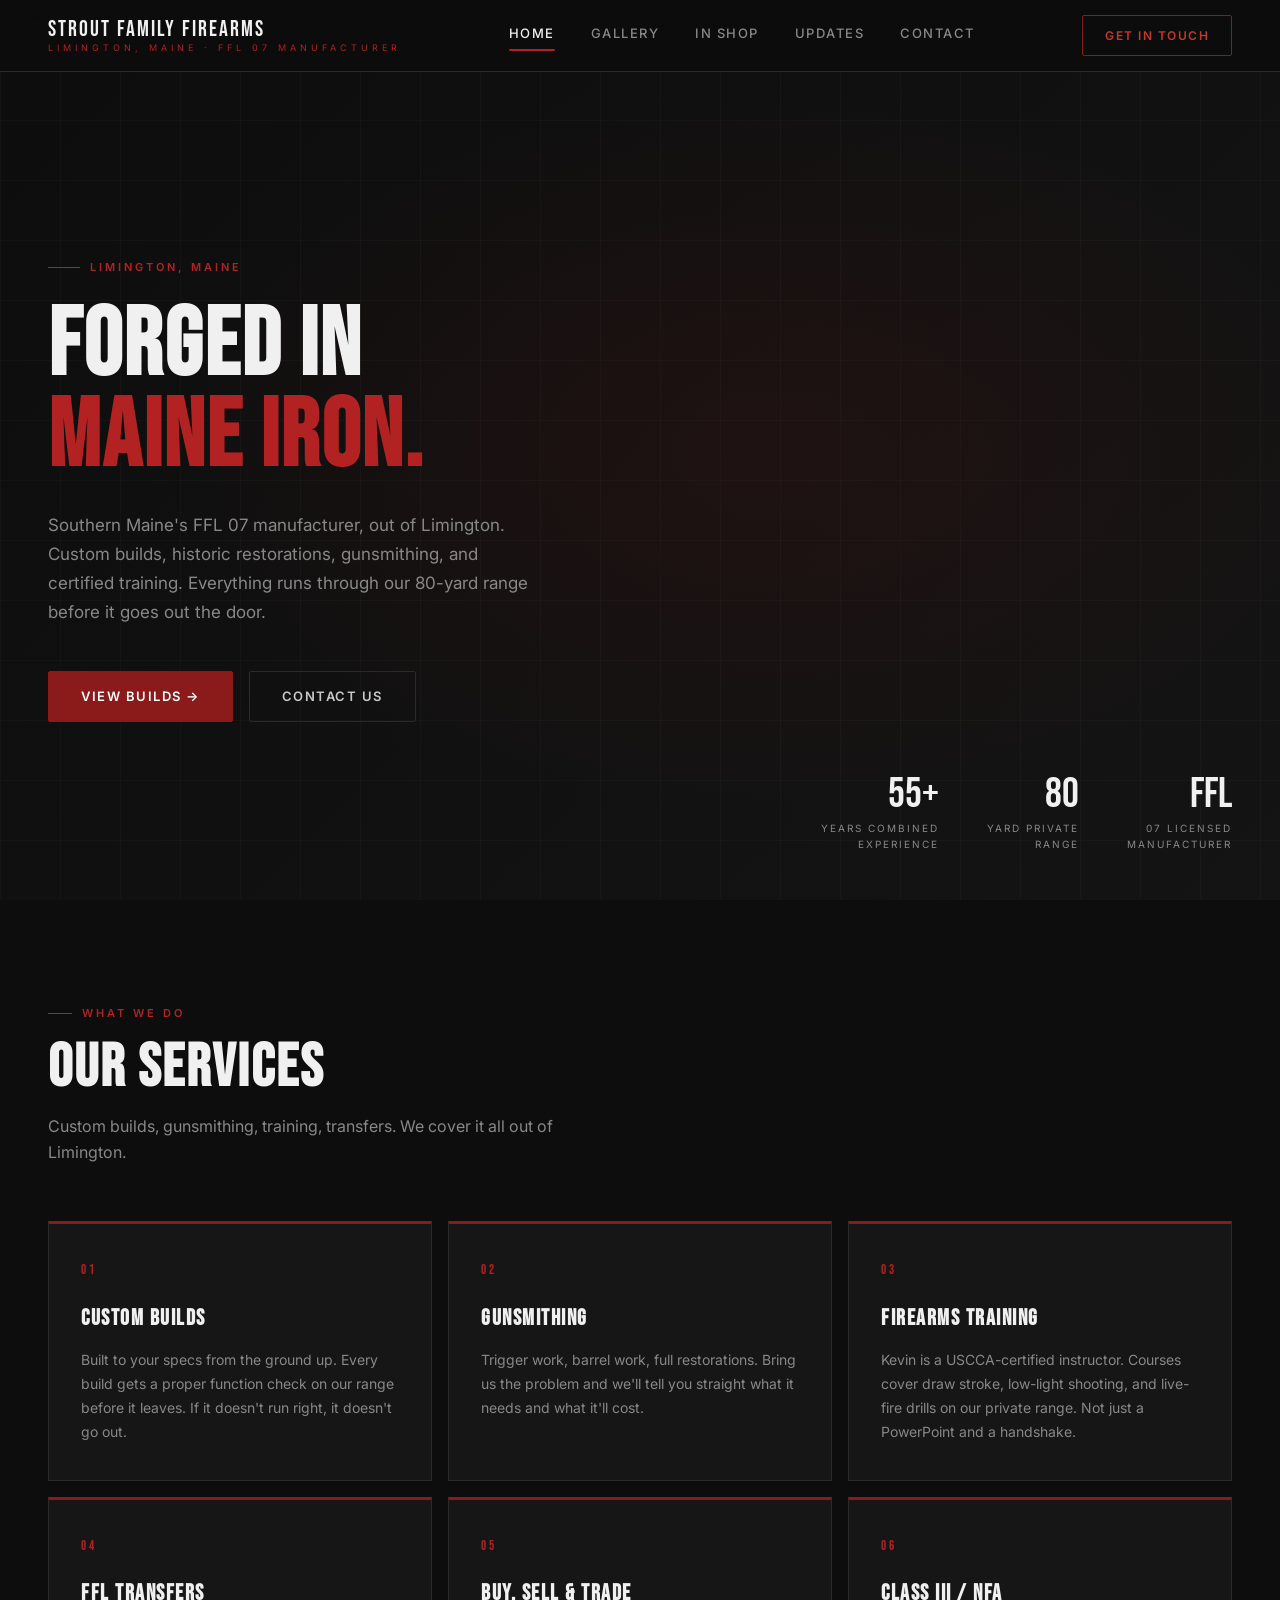
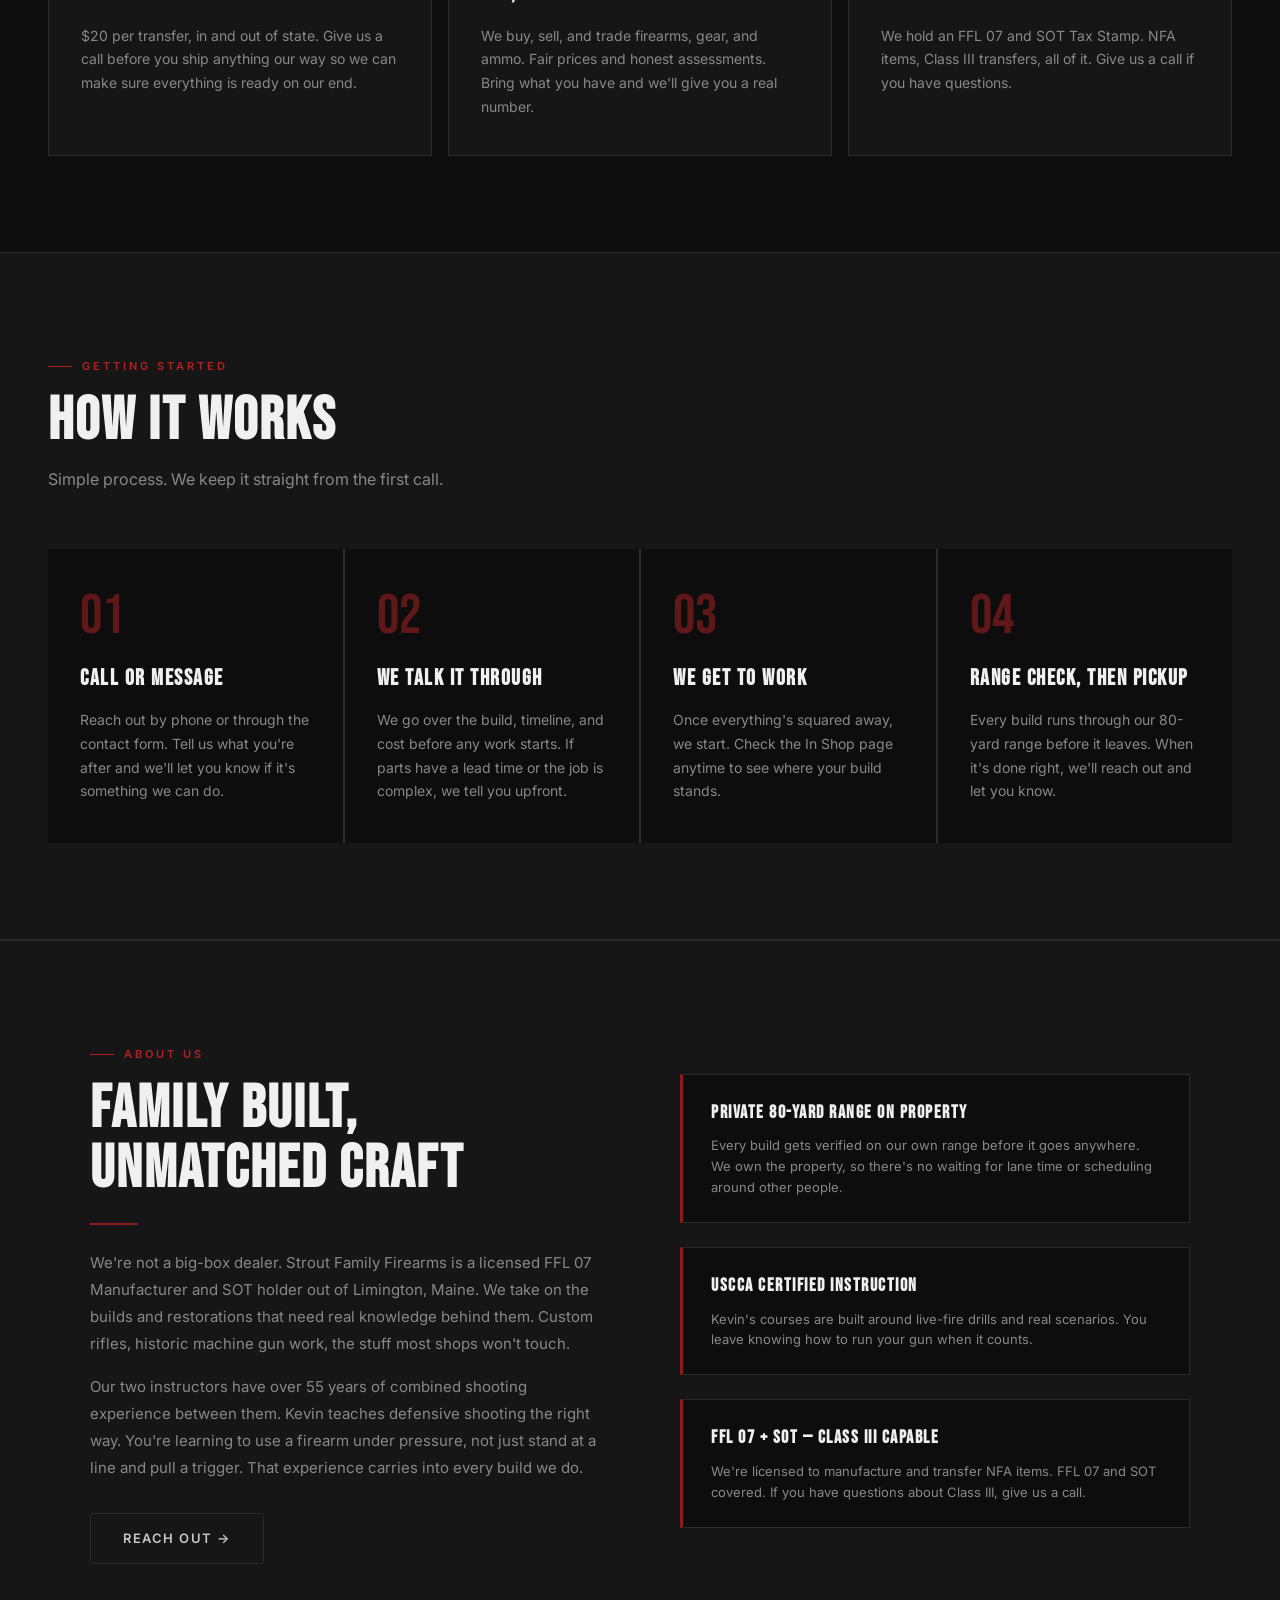
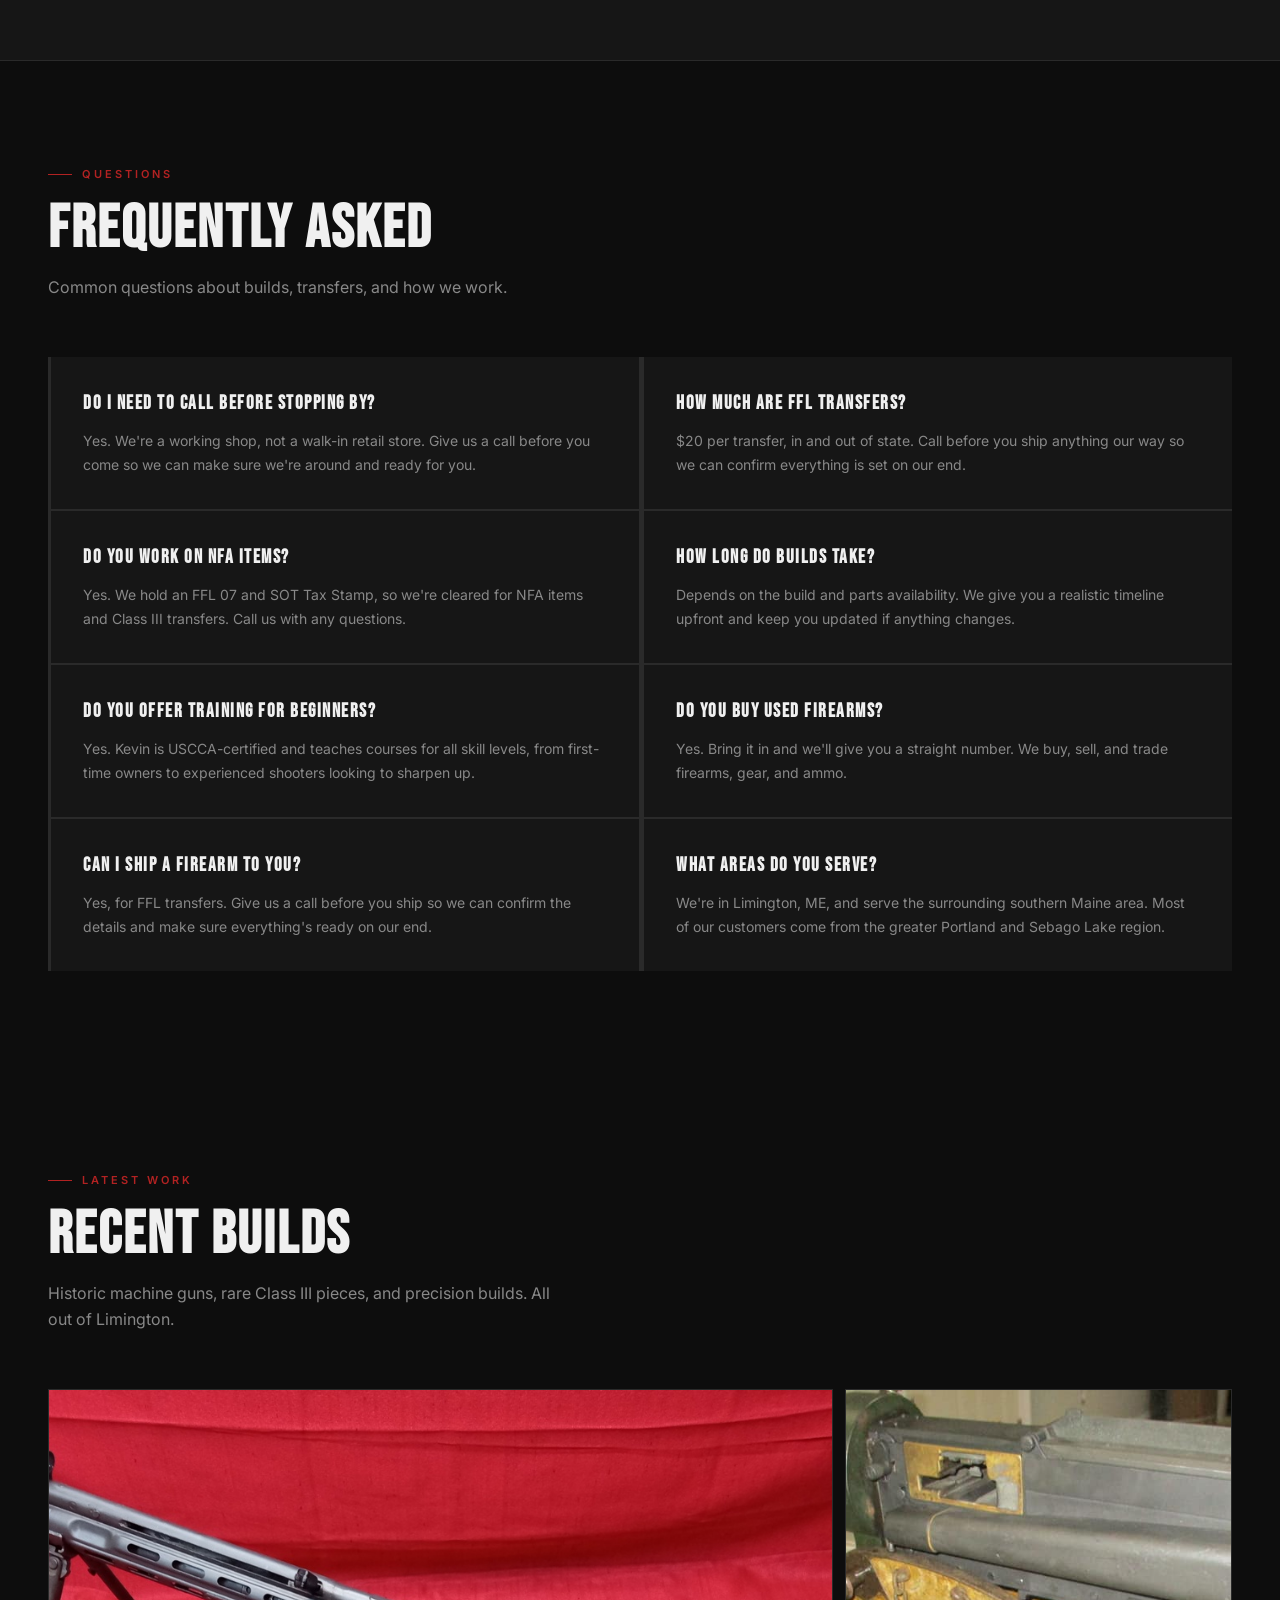
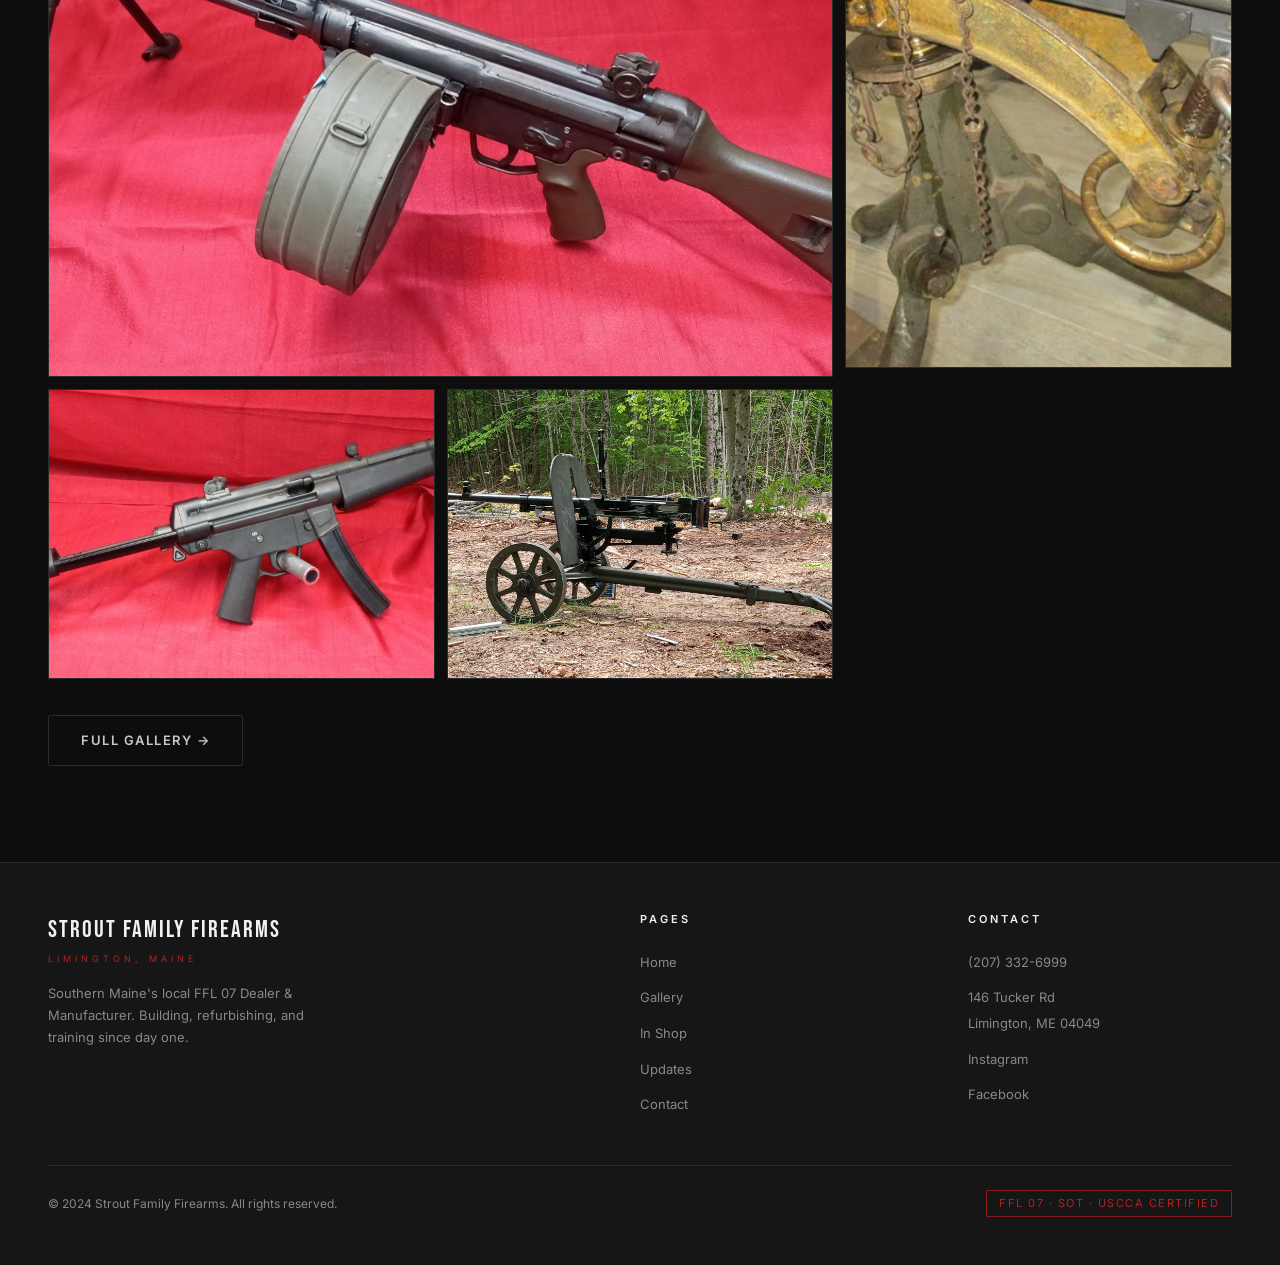
==== commit e08bbe5a: "Mobile padding fix, footer address fix across all pages - Reduce section padding on small screens (5" ====
--- a/index.html
+++ b/index.html
@@ -67,7 +67,8 @@
       .faq-grid { grid-template-columns: 1fr; }
     }
     @media (max-width: 480px) {
-      .process-grid { grid-template-columns: 1fr; }
+      .process-grid { grid-template-columns: 1fr; margin-top: 28px; }
+      .faq-grid { margin-top: 28px; }
       .process-step { padding: 28px 24px; }
       .faq-item { padding: 24px; }
     }
@@ -363,8 +364,7 @@
         <h5>Contact</h5>
         <ul>
           <li><a href="tel:2073326999">(207) 332-6999</a></li>
-          <li><a href="#">146 Tucker Rd</a></li>
-          <li><a href="#">Limington, ME 04049</a></li>
+          <li><a href="https://maps.google.com/?q=146+Tucker+Rd+Limington+ME+04049" target="_blank">146 Tucker Rd<br>Limington, ME 04049</a></li>
           <li><a href="https://www.instagram.com/strout_family_firearms/" target="_blank">Instagram</a></li>
           <li><a href="https://www.facebook.com/p/Strout-Family-Firearms-100057304245616/" target="_blank">Facebook</a></li>
         </ul>
--- a/css/style.css
+++ b/css/style.css
@@ -932,7 +932,7 @@
 
 /* ── MOBILE (≤580px) ── */
 @media (max-width: 580px) {
-  section { padding: 56px 16px; }
+  section { padding: 40px 16px; }
   .page-header { padding: calc(var(--nav-h) + 24px) 16px 16px; }
 
   .gallery-grid { grid-template-columns: 1fr; gap: 8px; }
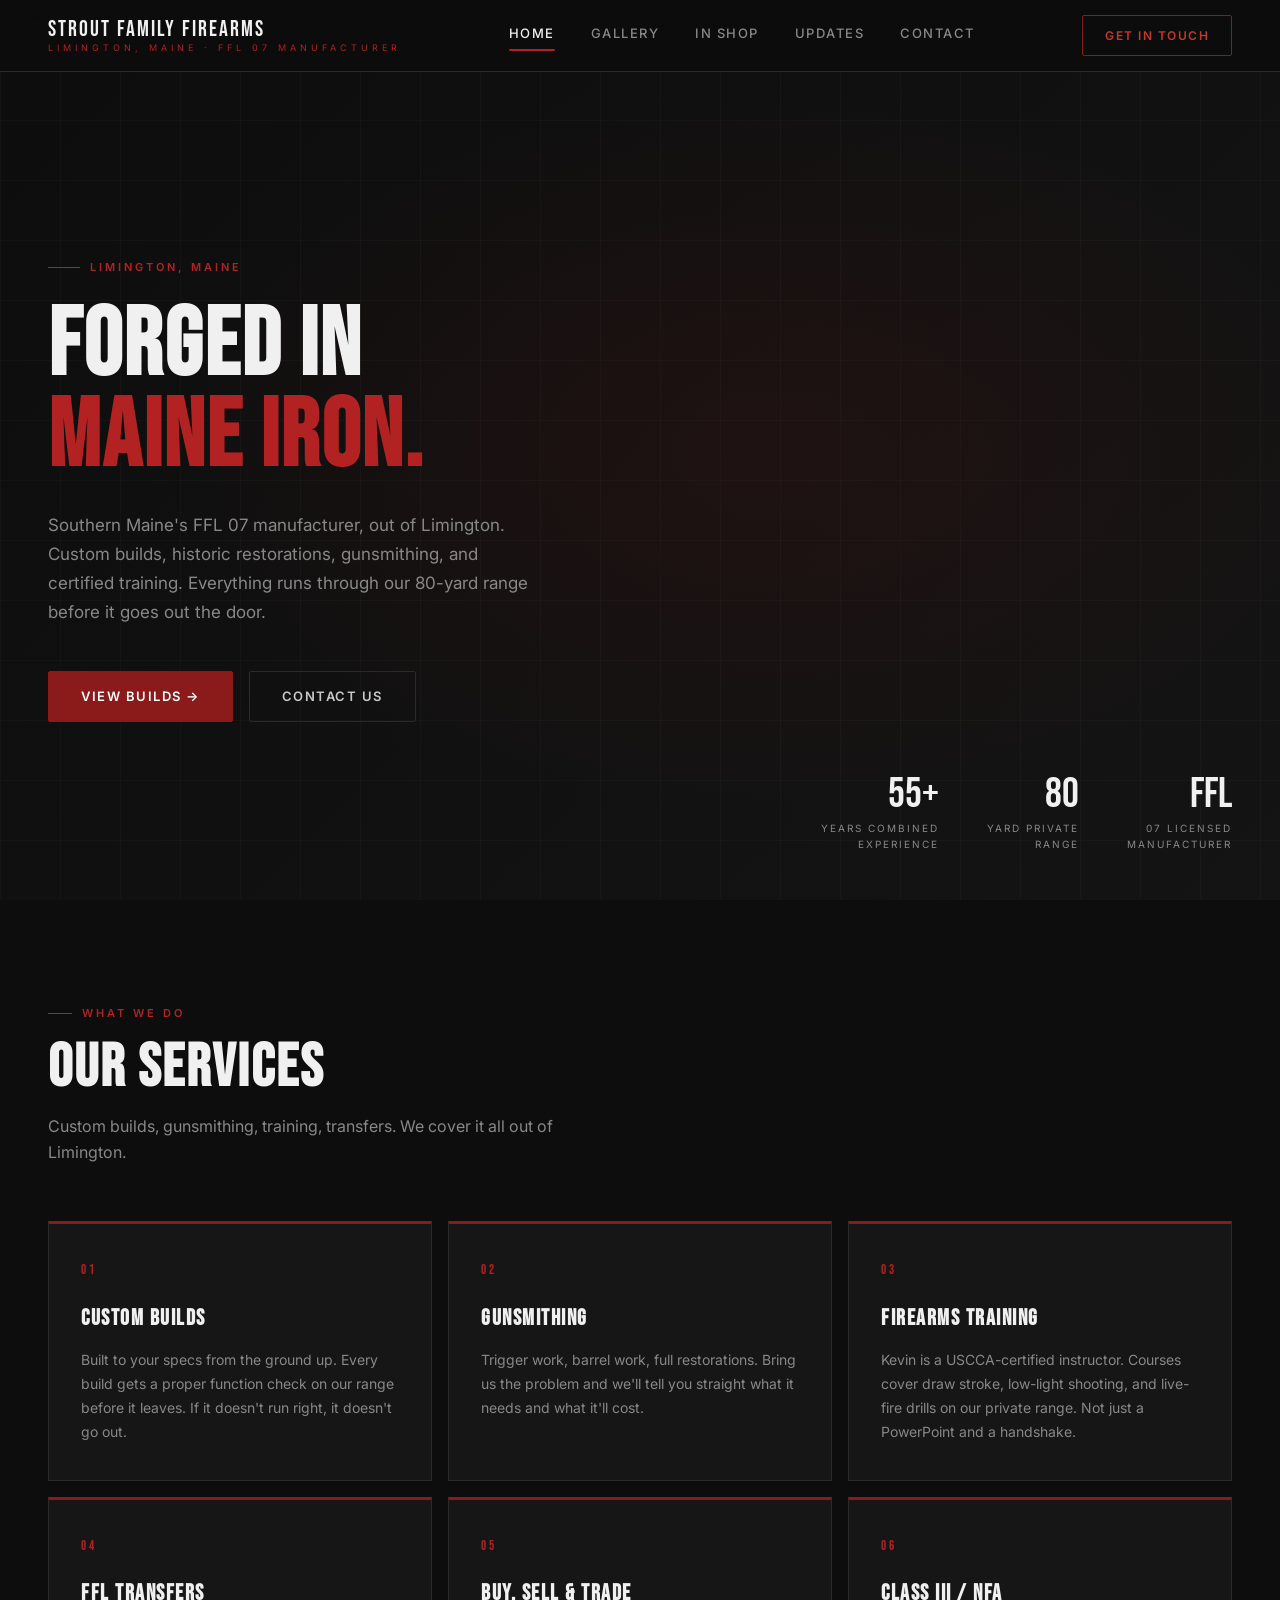
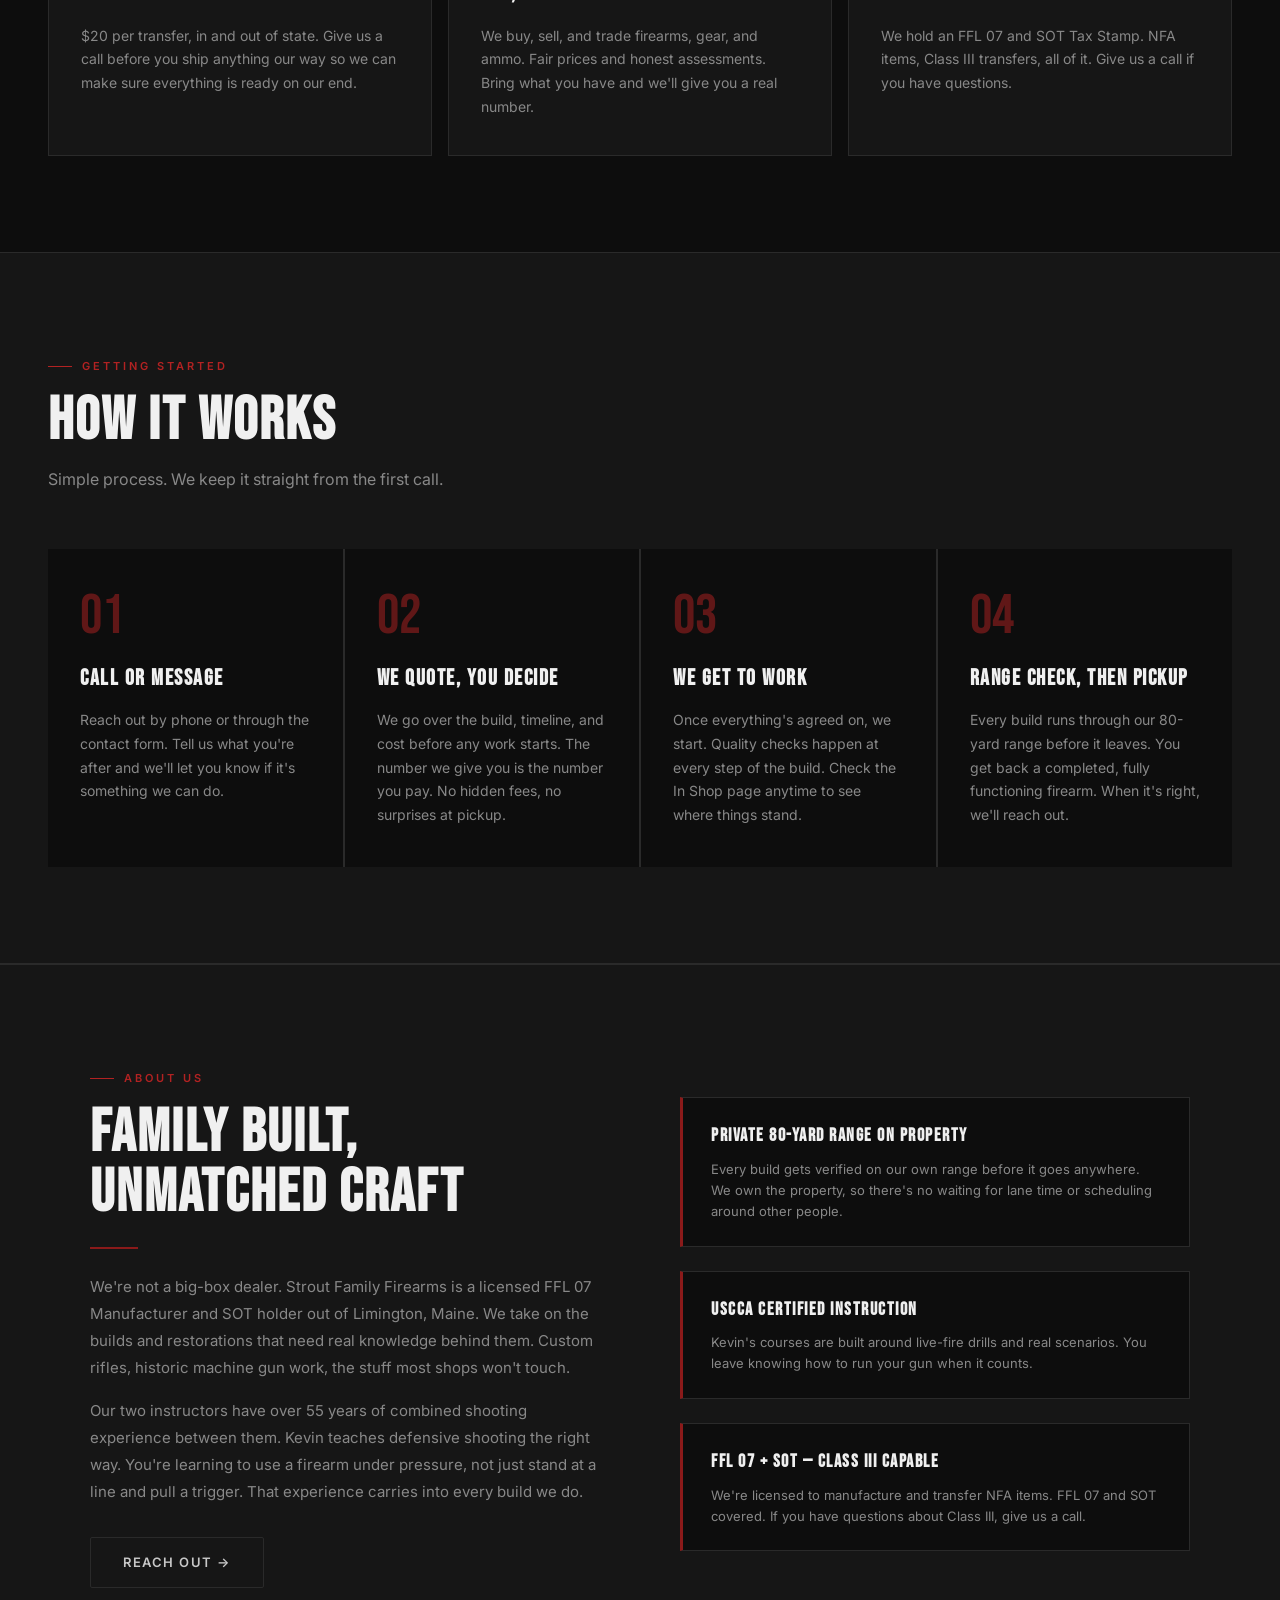
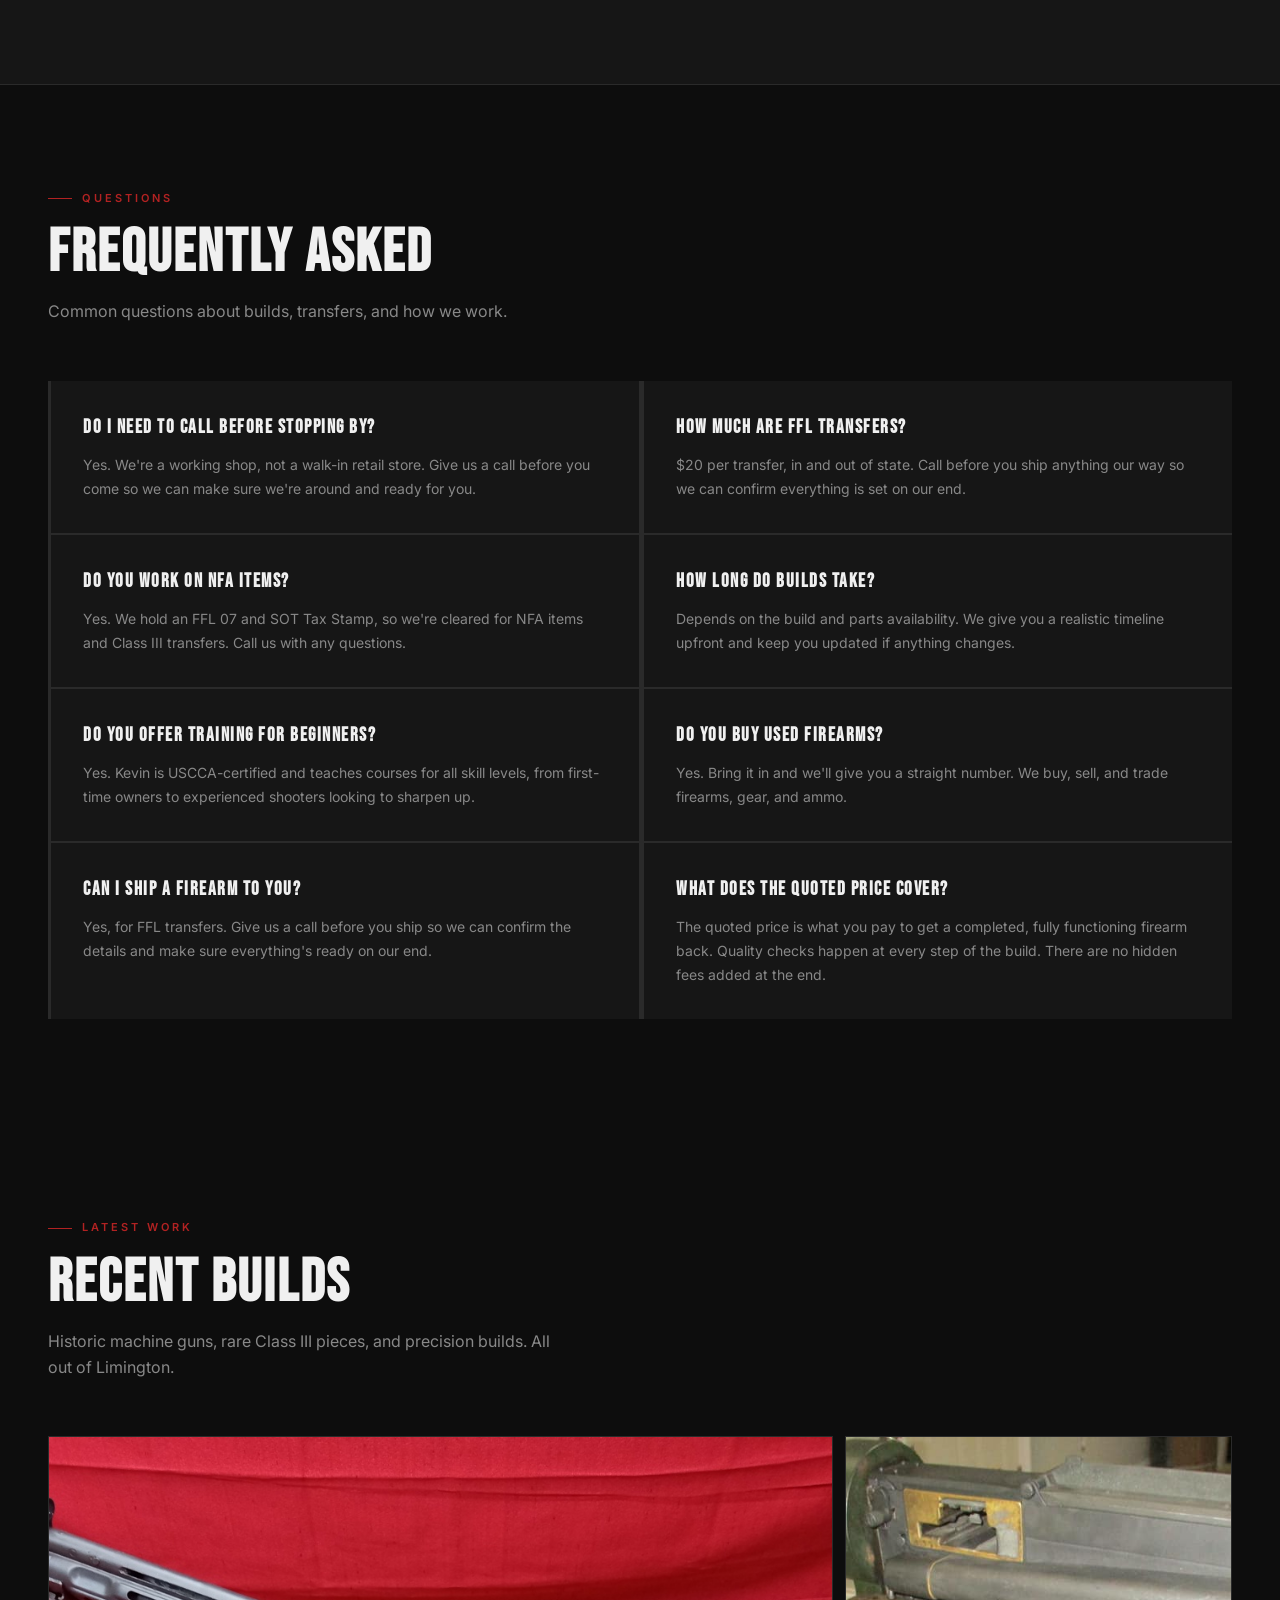
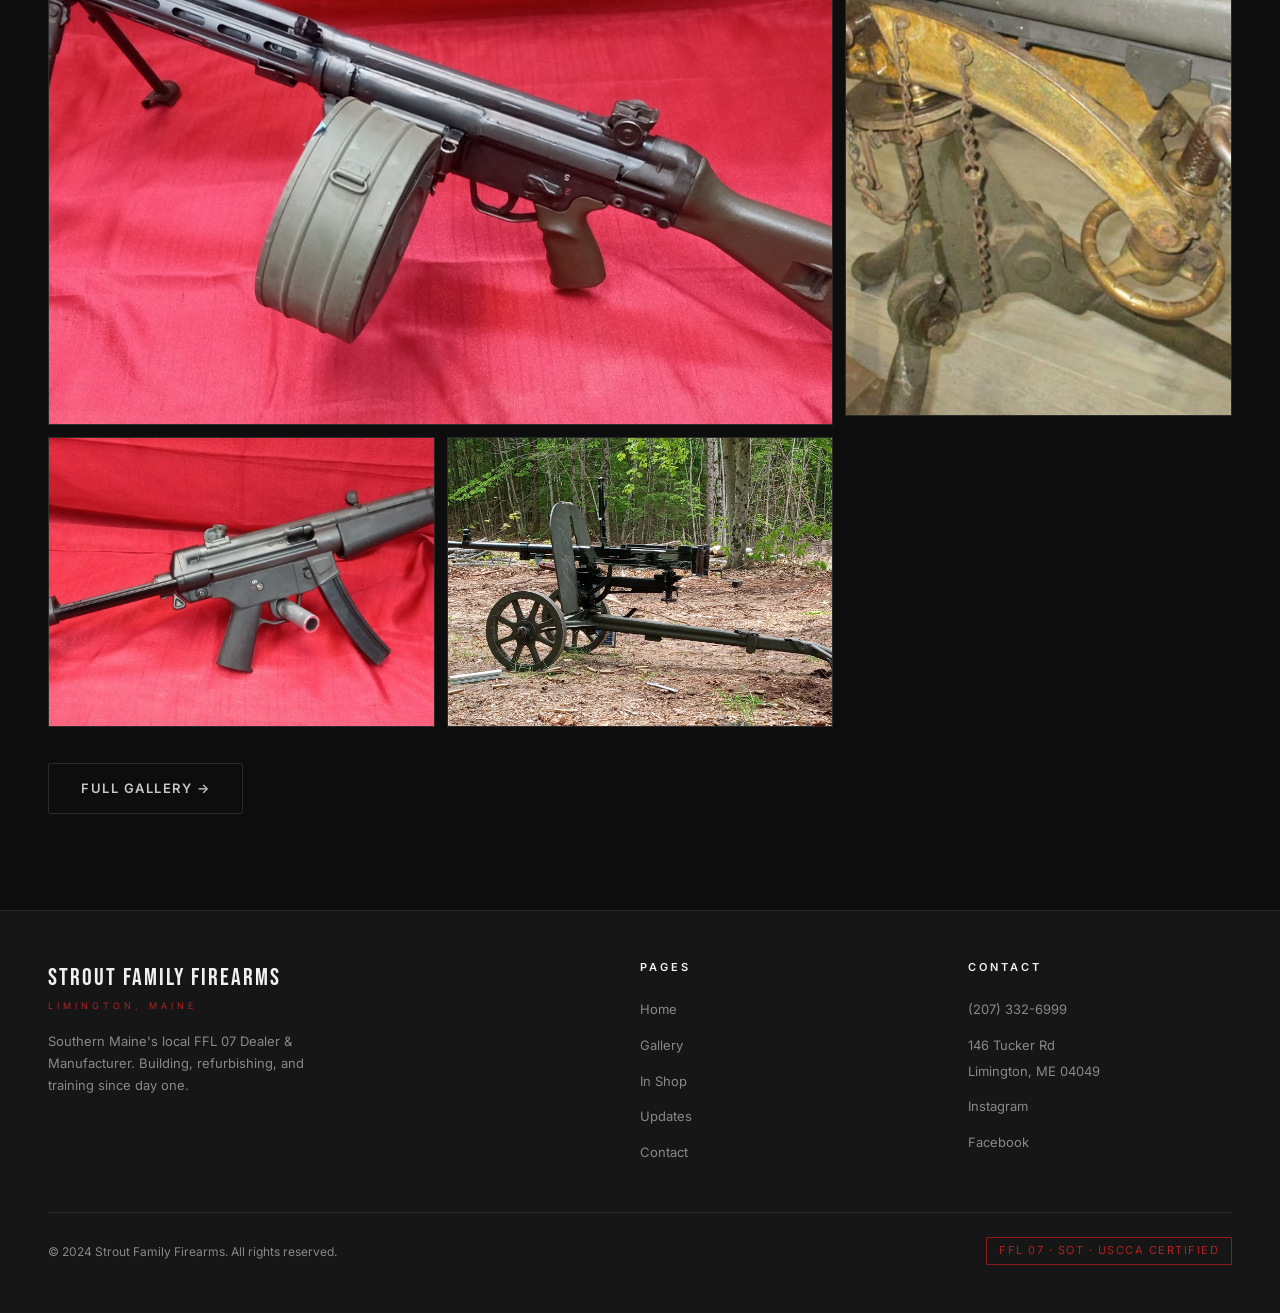
==== commit f98c9f86: "Strengthen pricing and quality guarantee messaging - Step 02: quote is final price, no hidden fees -" ====
--- a/index.html
+++ b/index.html
@@ -199,18 +199,18 @@
       </div>
       <div class="process-step fade-in">
         <div class="process-num">02</div>
-        <h3>We Talk It Through</h3>
-        <p>We go over the build, timeline, and cost before any work starts. If parts have a lead time or the job is complex, we tell you upfront.</p>
+        <h3>We Quote, You Decide</h3>
+        <p>We go over the build, timeline, and cost before any work starts. The number we give you is the number you pay. No hidden fees, no surprises at pickup.</p>
       </div>
       <div class="process-step fade-in">
         <div class="process-num">03</div>
         <h3>We Get to Work</h3>
-        <p>Once everything's squared away, we start. Check the In Shop page anytime to see where your build stands.</p>
+        <p>Once everything's agreed on, we start. Quality checks happen at every step of the build. Check the In Shop page anytime to see where things stand.</p>
       </div>
       <div class="process-step fade-in">
         <div class="process-num">04</div>
         <h3>Range Check, Then Pickup</h3>
-        <p>Every build runs through our 80-yard range before it leaves. When it's done right, we'll reach out and let you know.</p>
+        <p>Every build runs through our 80-yard range before it leaves. You get back a completed, fully functioning firearm. When it's right, we'll reach out.</p>
       </div>
     </div>
   </section>
@@ -282,8 +282,8 @@
         <p>Yes, for FFL transfers. Give us a call before you ship so we can confirm the details and make sure everything's ready on our end.</p>
       </div>
       <div class="faq-item fade-in">
-        <h4>What Areas Do You Serve?</h4>
-        <p>We're in Limington, ME, and serve the surrounding southern Maine area. Most of our customers come from the greater Portland and Sebago Lake region.</p>
+        <h4>What Does the Quoted Price Cover?</h4>
+        <p>The quoted price is what you pay to get a completed, fully functioning firearm back. Quality checks happen at every step of the build. There are no hidden fees added at the end.</p>
       </div>
     </div>
   </section>
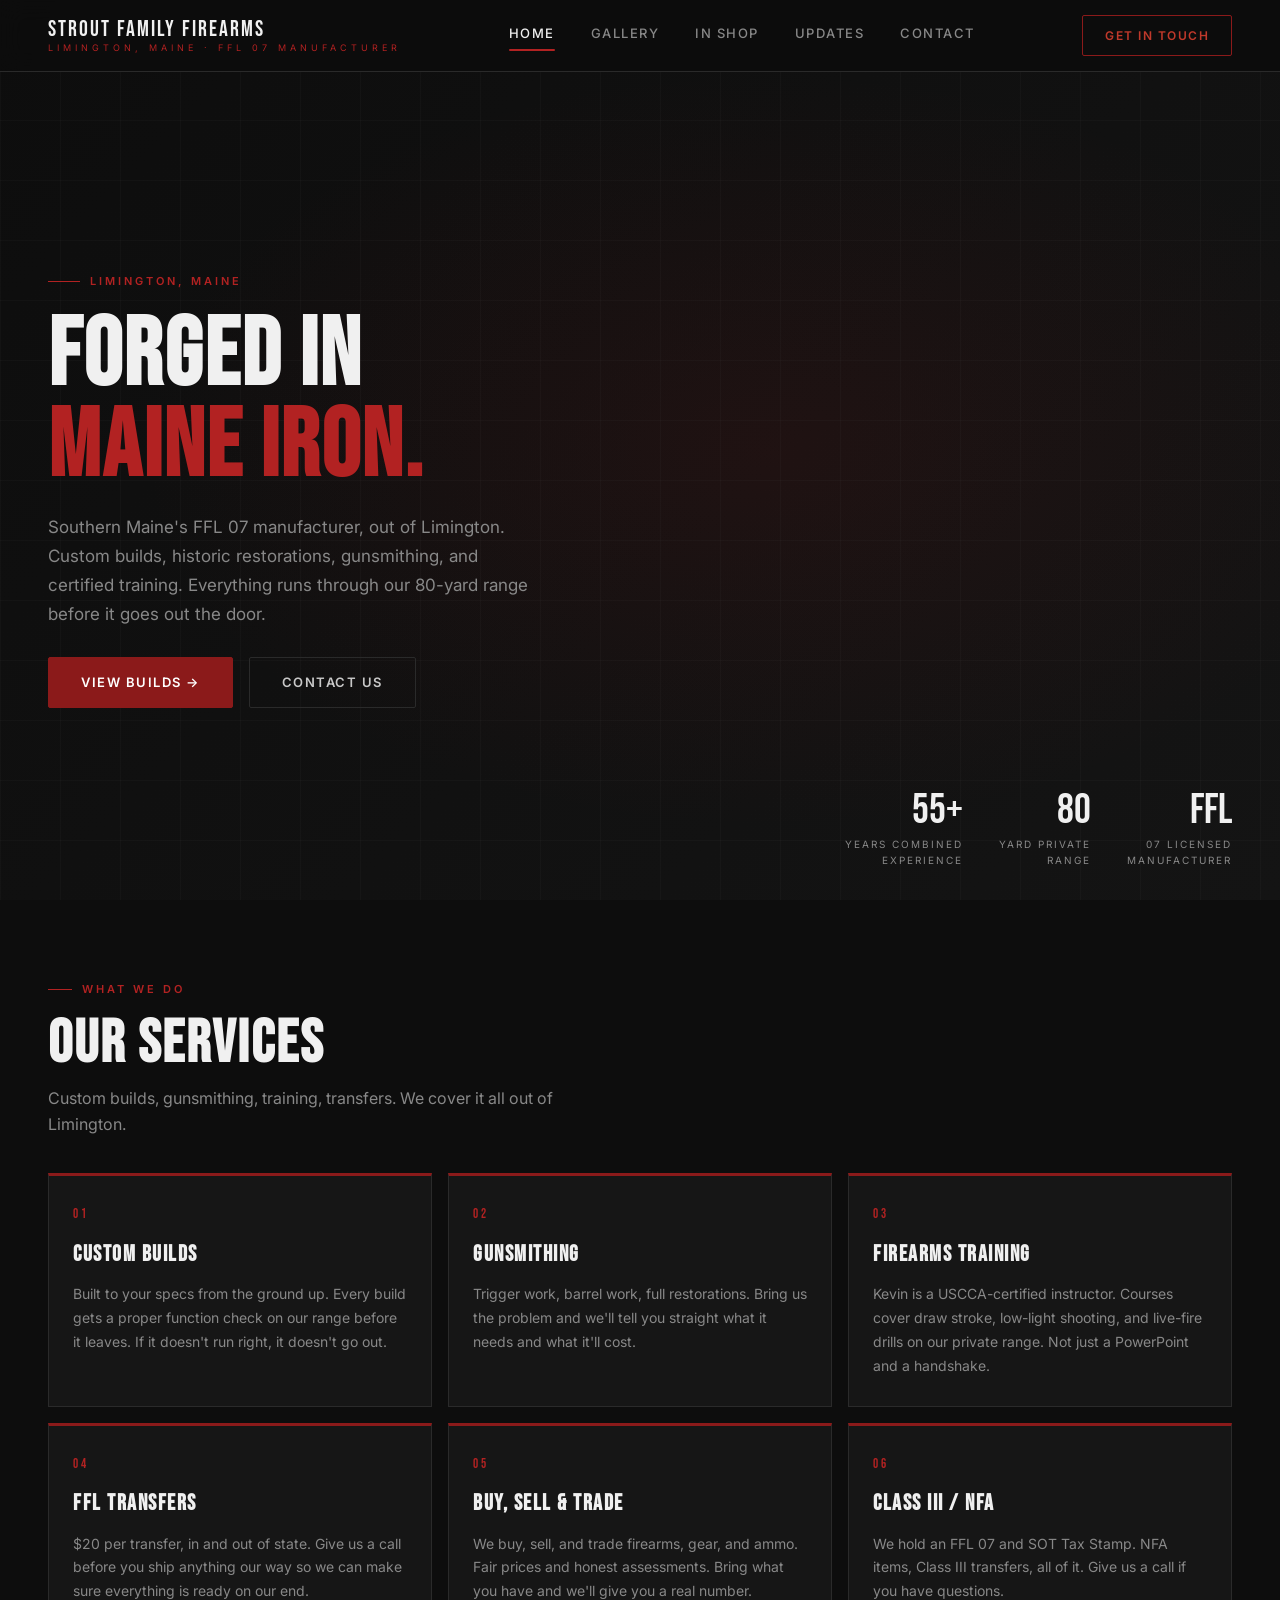
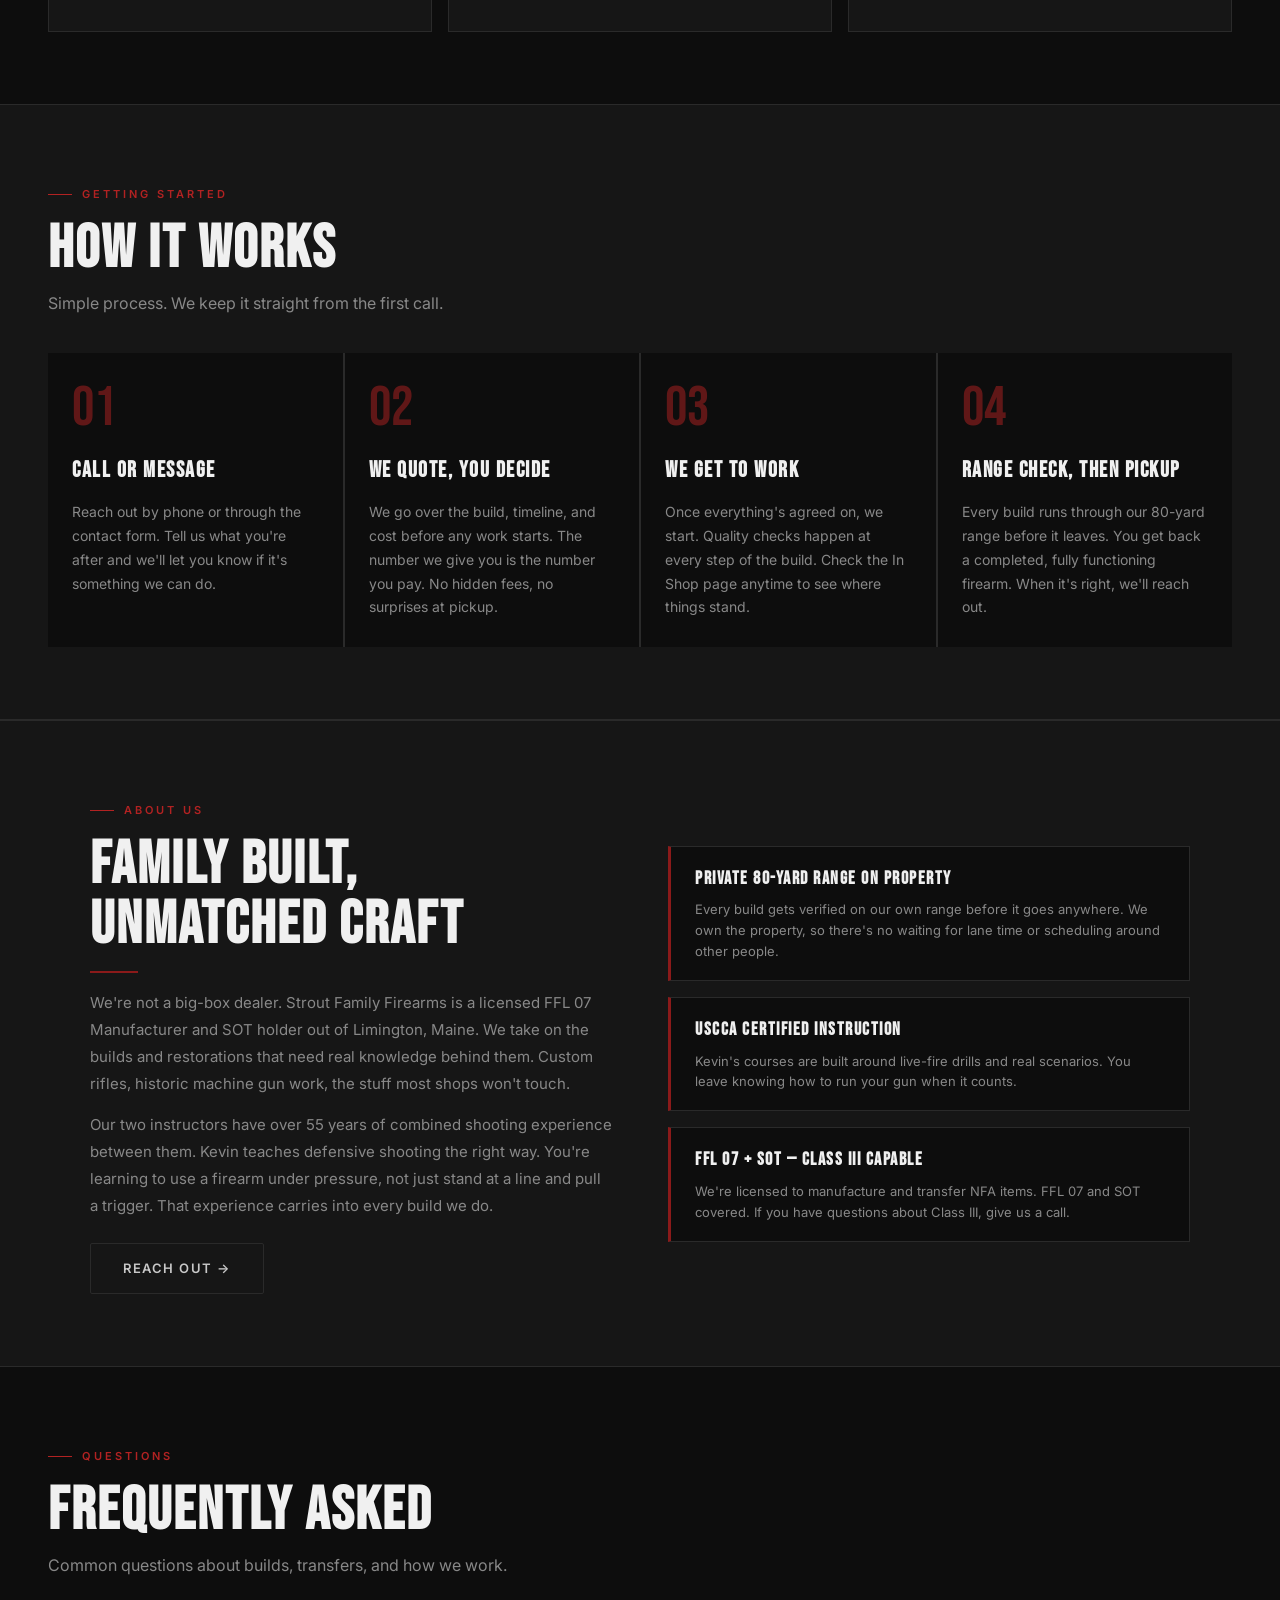
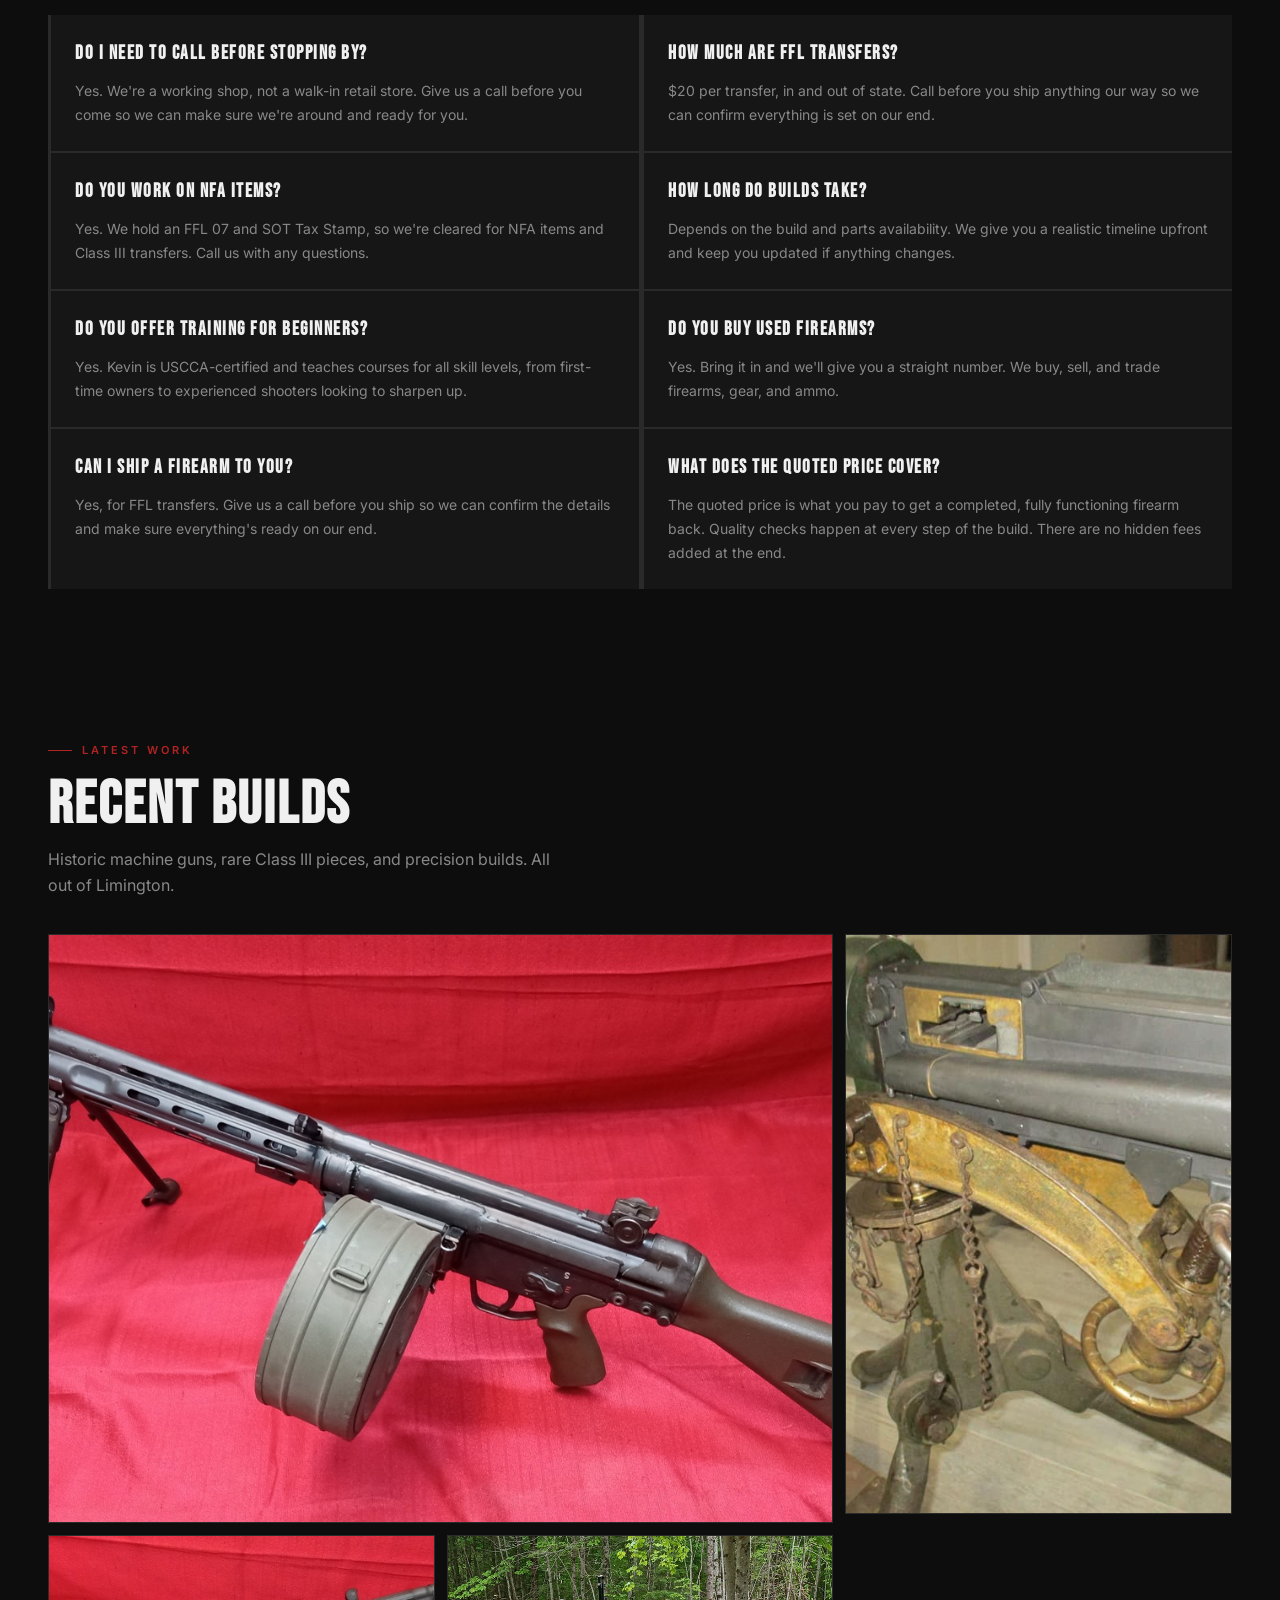
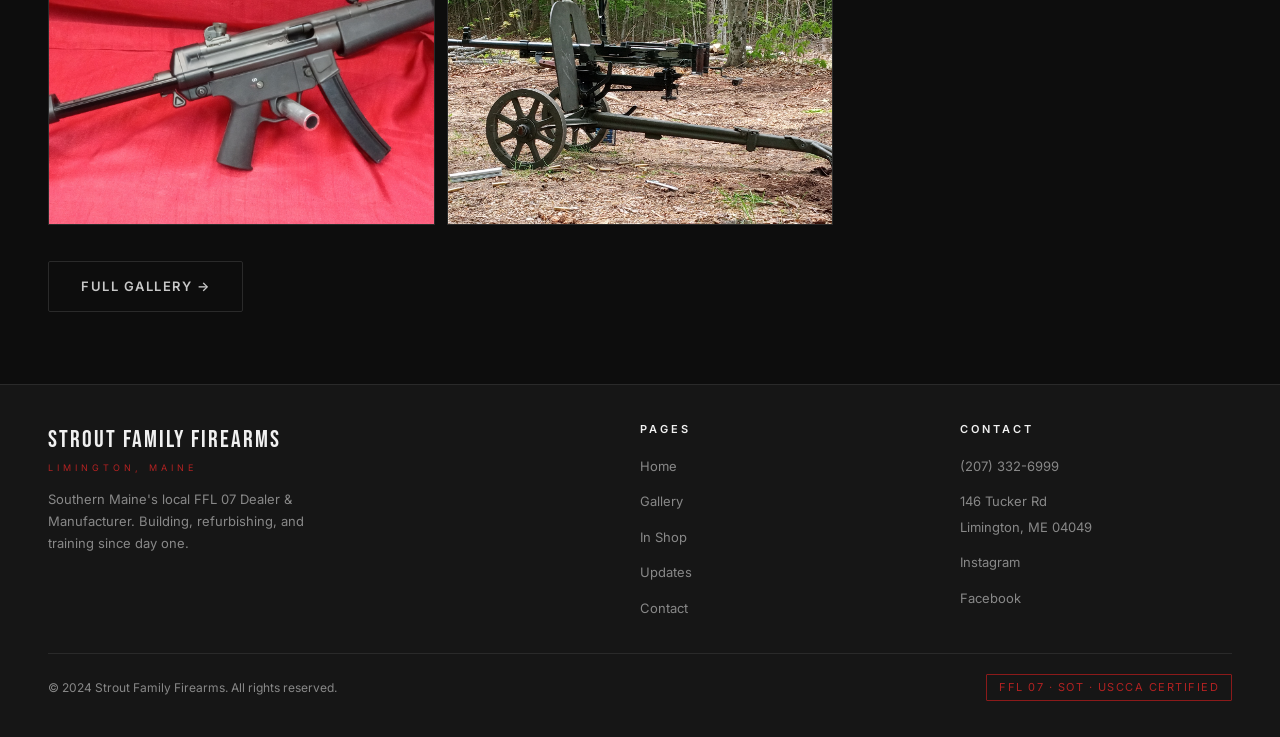
==== commit 359c86b9: "Tighten whitespace across both sites section: 96px -> 72px, section-sub margin: 56px -> 36px, hero-d" ====
--- a/index.html
+++ b/index.html
@@ -18,11 +18,11 @@
       grid-template-columns: repeat(4, 1fr);
       gap: 2px;
       background: var(--border);
-      margin-top: 48px;
+      margin-top: 32px;
     }
     .process-step {
       background: var(--bg);
-      padding: 40px 32px;
+      padding: 28px 24px;
     }
     .process-num {
       font-family: 'Bebas Neue', sans-serif;
@@ -45,10 +45,10 @@
       grid-template-columns: repeat(2, 1fr);
       gap: 2px;
       background: var(--border);
-      margin-top: 48px;
+      margin-top: 32px;
     }
     .faq-item {
-      padding: 32px;
+      padding: 24px;
       background: var(--surface);
       border-left: 3px solid var(--border);
       transition: border-color 0.2s;
--- a/css/style.css
+++ b/css/style.css
@@ -171,7 +171,7 @@
   letter-spacing: 3px;
   text-transform: uppercase;
   color: var(--red-light);
-  margin-bottom: 24px;
+  margin-bottom: 20px;
 }
 
 .hero-eyebrow::before {
@@ -186,7 +186,7 @@
   line-height: 0.95;
   letter-spacing: 2px;
   color: var(--text);
-  margin-bottom: 28px;
+  margin-bottom: 20px;
 }
 
 .hero h1 span { color: var(--red-light); }
@@ -196,7 +196,7 @@
   color: var(--muted);
   max-width: 480px;
   line-height: 1.7;
-  margin-bottom: 44px;
+  margin-bottom: 28px;
 }
 
 .hero-actions {
@@ -249,10 +249,10 @@
 
 .hero-stats {
   position: absolute;
-  bottom: 48px;
+  bottom: 32px;
   right: 48px;
   display: flex;
-  gap: 48px;
+  gap: 36px;
 }
 
 .stat { text-align: right; }
@@ -271,7 +271,7 @@
 }
 
 /* ── SECTION BASE ── */
-section { padding: 96px 48px; }
+section { padding: 72px 48px; }
 
 .section-label {
   display: inline-flex;
@@ -297,14 +297,14 @@
   letter-spacing: 2px;
   line-height: 1;
   color: var(--text);
-  margin-bottom: 16px;
+  margin-bottom: 12px;
 }
 
 .section-sub {
   font-size: 16px;
   color: var(--muted);
   max-width: 520px;
-  margin-bottom: 56px;
+  margin-bottom: 36px;
 }
 
 /* ── SERVICES ── */
@@ -318,7 +318,7 @@
   background: var(--surface);
   border: 1px solid var(--border);
   border-top: 3px solid var(--red);
-  padding: 36px 32px;
+  padding: 28px 24px;
   transition: background 0.2s, border-color 0.2s;
 }
 
@@ -333,7 +333,7 @@
   font-size: 13px;
   letter-spacing: 3px;
   color: var(--red-light);
-  margin-bottom: 20px;
+  margin-bottom: 12px;
 }
 
 .service-card h3 {
@@ -341,7 +341,7 @@
   font-size: 22px;
   letter-spacing: 1.5px;
   color: var(--text);
-  margin-bottom: 12px;
+  margin-bottom: 10px;
 }
 
 .service-card p {
@@ -362,7 +362,7 @@
   margin: 0 auto;
   display: grid;
   grid-template-columns: 1fr 1fr;
-  gap: 80px;
+  gap: 56px;
   align-items: center;
 }
 
@@ -370,19 +370,19 @@
   font-size: 15px;
   color: var(--muted);
   line-height: 1.8;
-  margin-bottom: 16px;
-}
-
-.about-text p:last-of-type { margin-bottom: 32px; }
+  margin-bottom: 14px;
+}
+
+.about-text p:last-of-type { margin-bottom: 24px; }
 
 .about-callouts {
   display: flex;
   flex-direction: column;
-  gap: 24px;
+  gap: 16px;
 }
 
 .callout {
-  padding: 24px 28px;
+  padding: 18px 24px;
   border: 1px solid var(--border);
   border-left: 3px solid var(--red);
   background: var(--bg);
@@ -393,7 +393,7 @@
   font-size: 18px;
   letter-spacing: 1.5px;
   color: var(--text);
-  margin-bottom: 8px;
+  margin-bottom: 6px;
 }
 
 .callout p {
@@ -557,10 +557,10 @@
 
 .update-card {
   background: var(--surface);
-  padding: 36px 40px;
+  padding: 28px 32px;
   display: grid;
   grid-template-columns: 120px 1fr;
-  gap: 40px;
+  gap: 32px;
   transition: background 0.2s;
 }
 
@@ -601,7 +601,7 @@
   border: 1px solid var(--red);
   color: var(--red-light);
   border-radius: 1px;
-  margin-bottom: 12px;
+  margin-bottom: 10px;
 }
 
 .update-body h3 {
@@ -609,7 +609,7 @@
   font-size: 26px;
   letter-spacing: 1.5px;
   color: var(--text);
-  margin-bottom: 10px;
+  margin-bottom: 8px;
 }
 
 .update-body p {
@@ -627,7 +627,7 @@
   letter-spacing: 1.5px;
   text-transform: uppercase;
   color: var(--red-light);
-  margin-top: 16px;
+  margin-top: 14px;
   transition: gap 0.2s;
 }
 
@@ -637,11 +637,11 @@
 .contact-grid {
   display: grid;
   grid-template-columns: 1fr 1fr;
-  gap: 80px;
+  gap: 56px;
   max-width: 1100px;
 }
 
-.contact-info { display: flex; flex-direction: column; gap: 32px; }
+.contact-info { display: flex; flex-direction: column; gap: 20px; }
 
 .info-block h4 {
   font-size: 11px;
@@ -649,7 +649,7 @@
   letter-spacing: 3px;
   text-transform: uppercase;
   color: var(--red-light);
-  margin-bottom: 10px;
+  margin-bottom: 8px;
 }
 
 .info-block p, .info-block a {
@@ -660,14 +660,14 @@
 
 .info-block a:hover { color: var(--text); }
 
-.contact-form { display: flex; flex-direction: column; gap: 16px; }
-
-.form-row { display: grid; grid-template-columns: 1fr 1fr; gap: 16px; }
+.contact-form { display: flex; flex-direction: column; gap: 14px; }
+
+.form-row { display: grid; grid-template-columns: 1fr 1fr; gap: 14px; }
 
 .form-group {
   display: flex;
   flex-direction: column;
-  gap: 8px;
+  gap: 6px;
 }
 
 .form-group label {
@@ -706,14 +706,14 @@
 .form-note {
   font-size: 12px;
   color: var(--muted);
-  margin-top: 4px;
+  margin-top: 2px;
 }
 
 /* ── FOOTER ── */
 footer {
   border-top: 1px solid var(--border);
   background: var(--surface);
-  padding: 48px;
+  padding: 36px 48px;
 }
 
 .footer-inner {
@@ -721,8 +721,8 @@
   margin: 0 auto;
   display: grid;
   grid-template-columns: 2fr 1fr 1fr;
-  gap: 64px;
-  margin-bottom: 48px;
+  gap: 48px;
+  margin-bottom: 32px;
 }
 
 .footer-brand .wordmark {
@@ -738,7 +738,7 @@
   text-transform: uppercase;
   color: var(--red-light);
   margin-top: 2px;
-  margin-bottom: 16px;
+  margin-bottom: 12px;
 }
 
 .footer-brand p {
@@ -754,7 +754,7 @@
   letter-spacing: 3px;
   text-transform: uppercase;
   color: var(--text);
-  margin-bottom: 20px;
+  margin-bottom: 14px;
 }
 
 .footer-col ul {
@@ -774,7 +774,7 @@
 
 .footer-bottom {
   border-top: 1px solid var(--border);
-  padding-top: 24px;
+  padding-top: 20px;
   display: flex;
   justify-content: space-between;
   align-items: center;
@@ -797,7 +797,7 @@
 
 /* ── PAGE HEADER ── */
 .page-header {
-  padding: 160px 48px 48px;
+  padding: 160px 48px 32px;
   background:
     radial-gradient(ellipse 60% 80% at 20% 50%, rgba(139,26,26,0.08) 0%, transparent 60%),
     var(--bg);
@@ -810,7 +810,7 @@
   letter-spacing: 2px;
   line-height: 1;
   color: var(--text);
-  margin-bottom: 12px;
+  margin-bottom: 10px;
 }
 
 .page-header p {
@@ -823,7 +823,7 @@
 .filter-bar {
   display: flex;
   gap: 8px;
-  margin-bottom: 40px;
+  margin-bottom: 32px;
   flex-wrap: wrap;
 }
 
@@ -852,7 +852,7 @@
 .divider {
   width: 48px; height: 2px;
   background: var(--red);
-  margin: 24px 0;
+  margin: 16px 0;
 }
 
 /* ── TABLET (≤900px) ── */
@@ -888,8 +888,8 @@
   .nav-mobile-open .nav-links li:last-child a { border-bottom: none; }
 
   /* Sections */
-  section { padding: 64px 20px; }
-  .hero { padding: 20px; padding-top: calc(var(--nav-h) + 32px); padding-bottom: 64px; align-items: flex-start; }
+  section { padding: 48px 20px; }
+  .hero { padding: 20px; padding-top: calc(var(--nav-h) + 32px); padding-bottom: 48px; align-items: flex-start; }
   .page-header { padding: calc(var(--nav-h) + 32px) 20px 20px; }
   .hero h1 { font-size: clamp(42px, 11vw, 60px); }
   .hero-desc { font-size: 15px; }
@@ -899,34 +899,32 @@
   .gallery-grid { grid-template-columns: 1fr 1fr; gap: 8px; }
   .gallery-grid .wide { grid-column: span 1; }
   .gallery-grid .tall { aspect-ratio: 4/3; grid-row: span 1; }
-  /* Always show overlay on touch — no hover on mobile */
   .gallery-overlay { opacity: 1; background: linear-gradient(to top, rgba(0,0,0,0.75) 0%, transparent 55%); }
 
   /* Services */
-  .services-grid { grid-template-columns: repeat(2, 1fr); gap: 12px; }
-  .service-card { padding: 28px 24px; }
+  .services-grid { grid-template-columns: repeat(2, 1fr); gap: 10px; }
+  .service-card { padding: 22px 18px; }
 
   /* About */
-  .about-inner { grid-template-columns: 1fr; gap: 40px; }
+  .about-inner { grid-template-columns: 1fr; gap: 32px; }
 
   /* Updates */
   .updates-list { max-width: 100%; }
-  .update-card { grid-template-columns: 1fr; gap: 10px; padding: 24px 20px; }
+  .update-card { grid-template-columns: 1fr; gap: 8px; padding: 20px 16px; }
   .update-date { text-align: left; display: flex; align-items: baseline; gap: 10px; }
   .update-date .day { font-size: 28px; }
   .update-body h3 { font-size: 21px; }
 
   /* Contact */
-  .contact-grid { grid-template-columns: 1fr; gap: 40px; }
+  .contact-grid { grid-template-columns: 1fr; gap: 32px; }
   .form-row { grid-template-columns: 1fr; }
-  /* Prevent iOS auto-zoom on inputs (must be ≥16px) */
   .form-group input,
   .form-group select,
   .form-group textarea { font-size: 16px; }
 
   /* Footer */
-  footer { padding: 40px 20px; }
-  .footer-inner { grid-template-columns: 1fr; gap: 32px; }
+  footer { padding: 32px 20px; }
+  .footer-inner { grid-template-columns: 1fr; gap: 24px; margin-bottom: 24px; }
   .footer-bottom { flex-direction: column; gap: 12px; text-align: center; }
 }
 
@@ -939,16 +937,16 @@
   .gallery-grid .wide,
   .gallery-grid .tall { grid-column: span 1; grid-row: span 1; aspect-ratio: 4/3; }
 
-  .services-grid { grid-template-columns: 1fr; gap: 10px; }
-  .service-card { padding: 24px 20px; }
+  .services-grid { grid-template-columns: 1fr; gap: 8px; }
+  .service-card { padding: 20px 16px; }
 
   .hero h1 { font-size: clamp(38px, 10vw, 52px); }
   .hero-desc { font-size: 14px; }
   .btn-primary, .btn-secondary { width: 100%; justify-content: center; }
 
-  .update-card { padding: 20px 16px; }
-
-  footer { padding: 32px 16px; }
+  .update-card { padding: 16px; }
+
+  footer { padding: 28px 16px; }
   .footer-bottom .ffl-badge { font-size: 10px; }
 
   .lightbox img { max-width: 95vw; max-height: 75vh; }
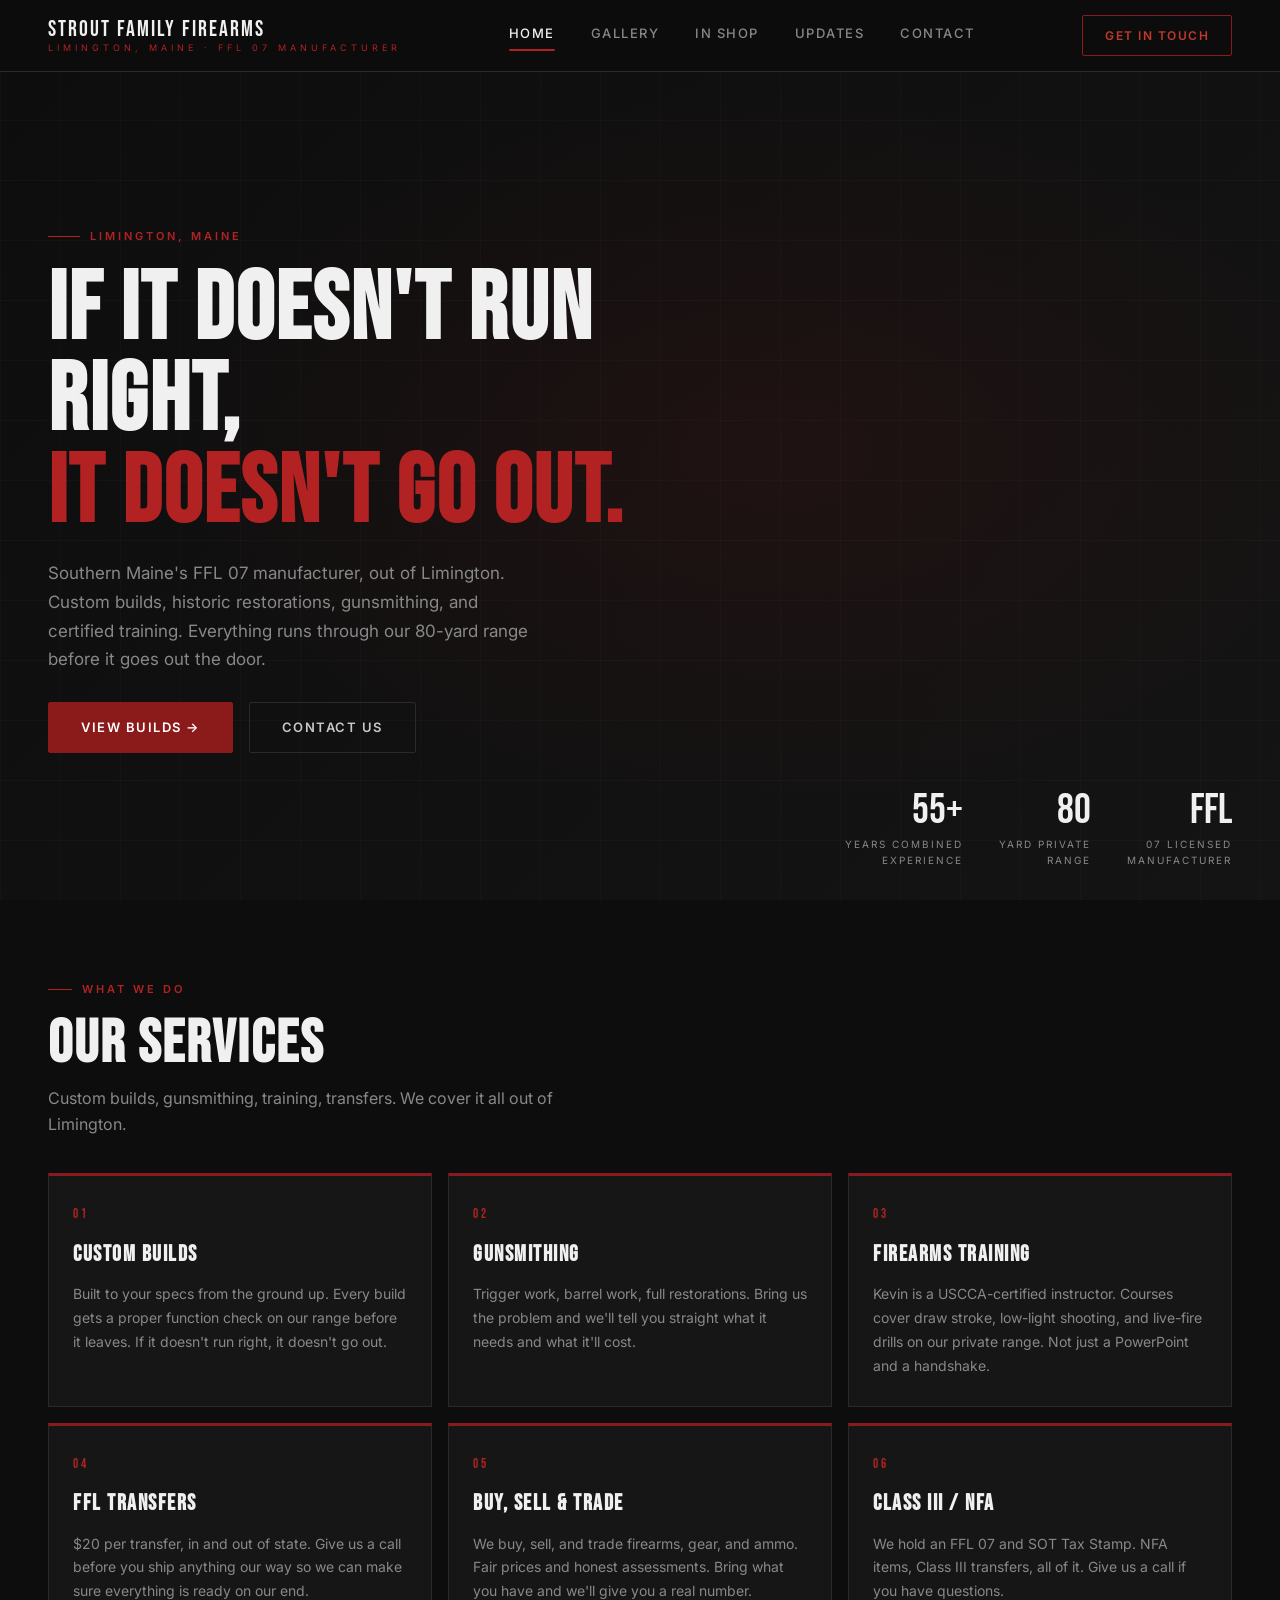
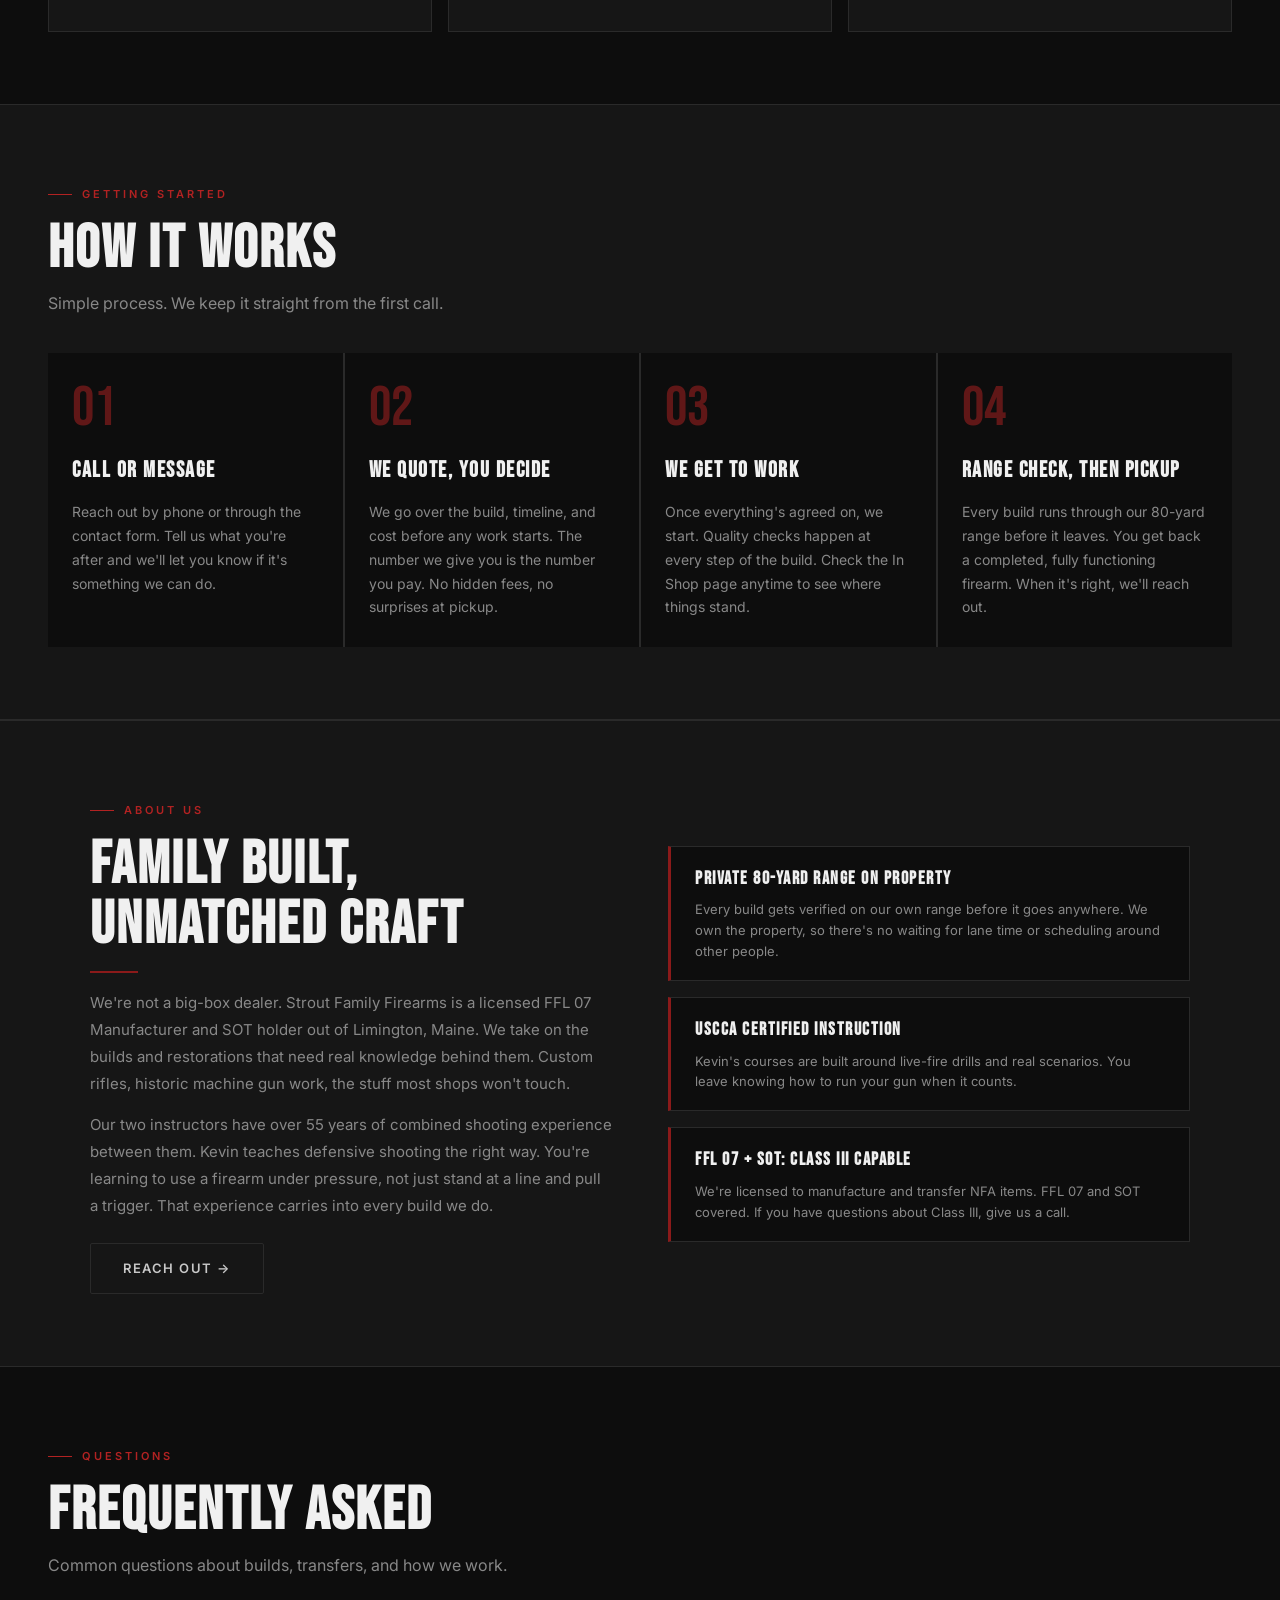
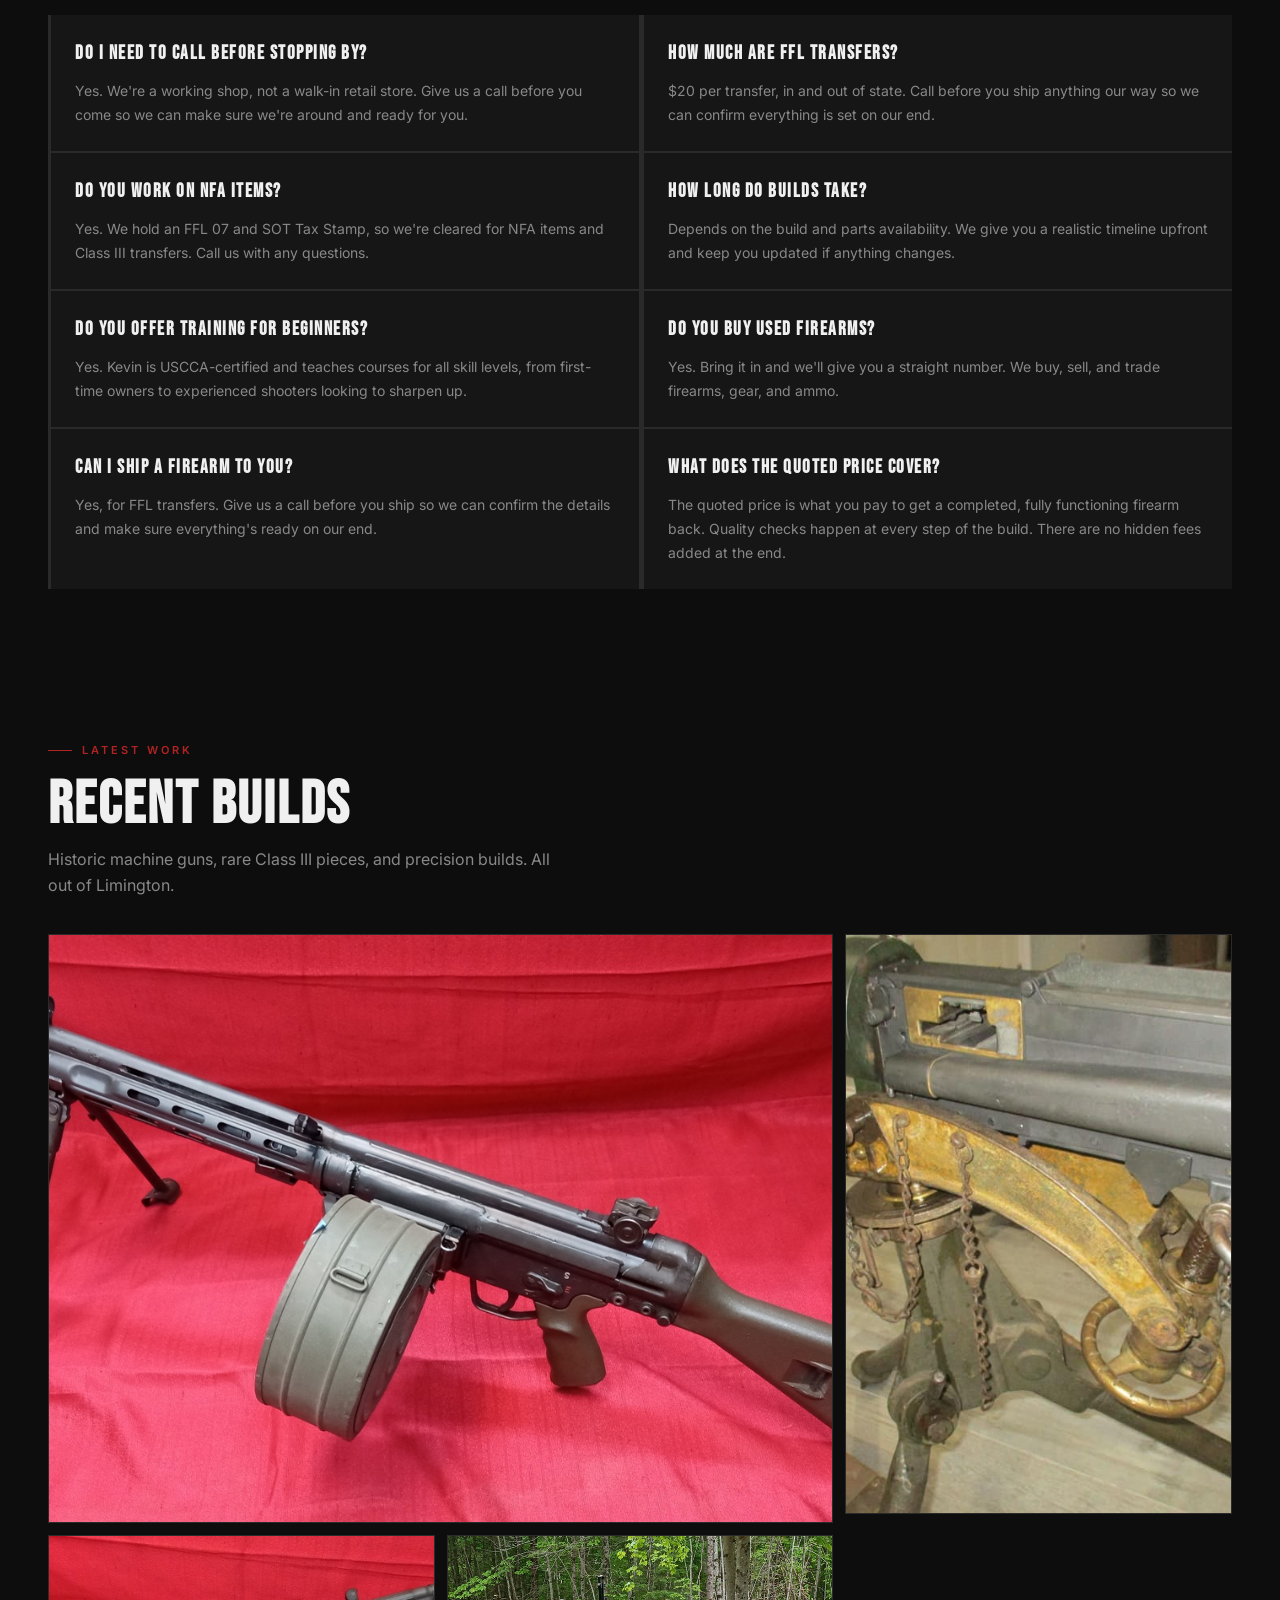
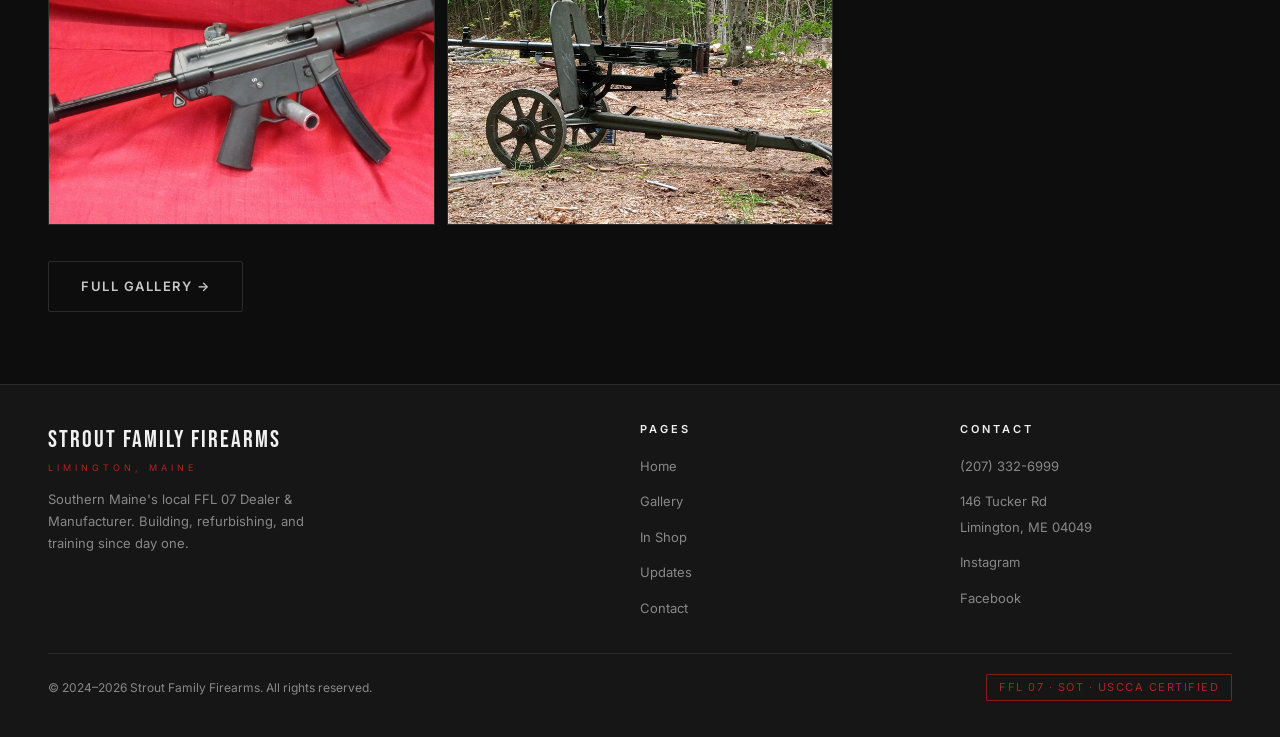
==== commit 1c8b3185: "Clean up copy, colors, and animation using GVG audit lessons - Replace hero hook with "If It Doesn't" ====
--- a/index.html
+++ b/index.html
@@ -122,7 +122,7 @@
     <div class="hero-grid"></div>
     <div class="hero-content">
       <div class="hero-eyebrow">Limington, Maine</div>
-      <h1>Forged in<br><span>Maine Iron.</span></h1>
+      <h1>If It Doesn't Run Right,<br><span>It Doesn't Go Out.</span></h1>
       <p class="hero-desc">
         Southern Maine's FFL 07 manufacturer, out of Limington. Custom builds, historic restorations, gunsmithing, and certified training. Everything runs through our 80-yard range before it goes out the door.
       </p>
@@ -240,7 +240,7 @@
           <p>Kevin's courses are built around live-fire drills and real scenarios. You leave knowing how to run your gun when it counts.</p>
         </div>
         <div class="callout">
-          <h4>FFL 07 + SOT — Class III Capable</h4>
+          <h4>FFL 07 + SOT: Class III Capable</h4>
           <p>We're licensed to manufacture and transfer NFA items. FFL 07 and SOT covered. If you have questions about Class III, give us a call.</p>
         </div>
       </div>
@@ -294,7 +294,7 @@
     <h2 class="section-title">Recent Builds</h2>
     <p class="section-sub">Historic machine guns, rare Class III pieces, and precision builds. All out of Limington.</p>
     <div class="gallery-grid" style="margin-bottom: 36px;">
-      <div class="gallery-item wide fade-in" data-title="HK21 — Left Side, Drum Mag" data-sub="7.62×51 NATO · Light Machine Gun" data-src="images/HK21/Benny-HK21-left-feed-drum.jpg">
+      <div class="gallery-item wide fade-in" data-title="HK21 - Left Side, Drum Mag" data-sub="7.62×51 NATO · Light Machine Gun" data-src="images/HK21/Benny-HK21-left-feed-drum.jpg">
         <div class="gallery-item-inner">
           <img src="images/HK21/Benny-HK21-left-feed-drum.jpg" alt="HK21 with drum magazine" loading="lazy" />
         </div>
@@ -305,7 +305,7 @@
           </div>
         </div>
       </div>
-      <div class="gallery-item tall fade-in" data-title="Vickers — Traversing Gear" data-sub=".303 British · Water-Cooled HMG" data-src="images/Vickers/448768198_966090905311042_1663343854101752196_n.jpg">
+      <div class="gallery-item tall fade-in" data-title="Vickers - Traversing Gear" data-sub=".303 British · Water-Cooled HMG" data-src="images/Vickers/448768198_966090905311042_1663343854101752196_n.jpg">
         <div class="gallery-item-inner">
           <img src="images/Vickers/448768198_966090905311042_1663343854101752196_n.jpg" alt="Vickers machine gun traversing mechanism" loading="lazy" style="height:100%;object-fit:cover;" />
         </div>
@@ -316,7 +316,7 @@
           </div>
         </div>
       </div>
-      <div class="gallery-item fade-in" data-title="MP5 — Stock Extended" data-sub="9mm · Submachine Gun" data-src="images/MP5/1000001364.jpg">
+      <div class="gallery-item fade-in" data-title="MP5 - Stock Extended" data-sub="9mm · Submachine Gun" data-src="images/MP5/1000001364.jpg">
         <div class="gallery-item-inner">
           <img src="images/MP5/1000001364.jpg" alt="MP5 with stock extended" loading="lazy" />
         </div>
@@ -327,7 +327,7 @@
           </div>
         </div>
       </div>
-      <div class="gallery-item fade-in" data-title="SG-43 — On Sokolov Cart" data-sub="7.62×54mmR · Soviet Medium Machine Gun" data-src="images/SG-43/SG-43-on-cart.jpg">
+      <div class="gallery-item fade-in" data-title="SG-43 - On Sokolov Cart" data-sub="7.62×54mmR · Soviet Medium Machine Gun" data-src="images/SG-43/SG-43-on-cart.jpg">
         <div class="gallery-item-inner">
           <img src="images/SG-43/SG-43-on-cart.jpg" alt="Soviet SG-43 on wheeled Sokolov mount" loading="lazy" />
         </div>
@@ -371,7 +371,7 @@
       </div>
     </div>
     <div class="footer-bottom">
-      <p>&copy; 2024 Strout Family Firearms. All rights reserved.</p>
+      <p>&copy; 2024–2026 Strout Family Firearms. All rights reserved.</p>
       <span class="ffl-badge">FFL 07 · SOT · USCCA Certified</span>
     </div>
   </footer>
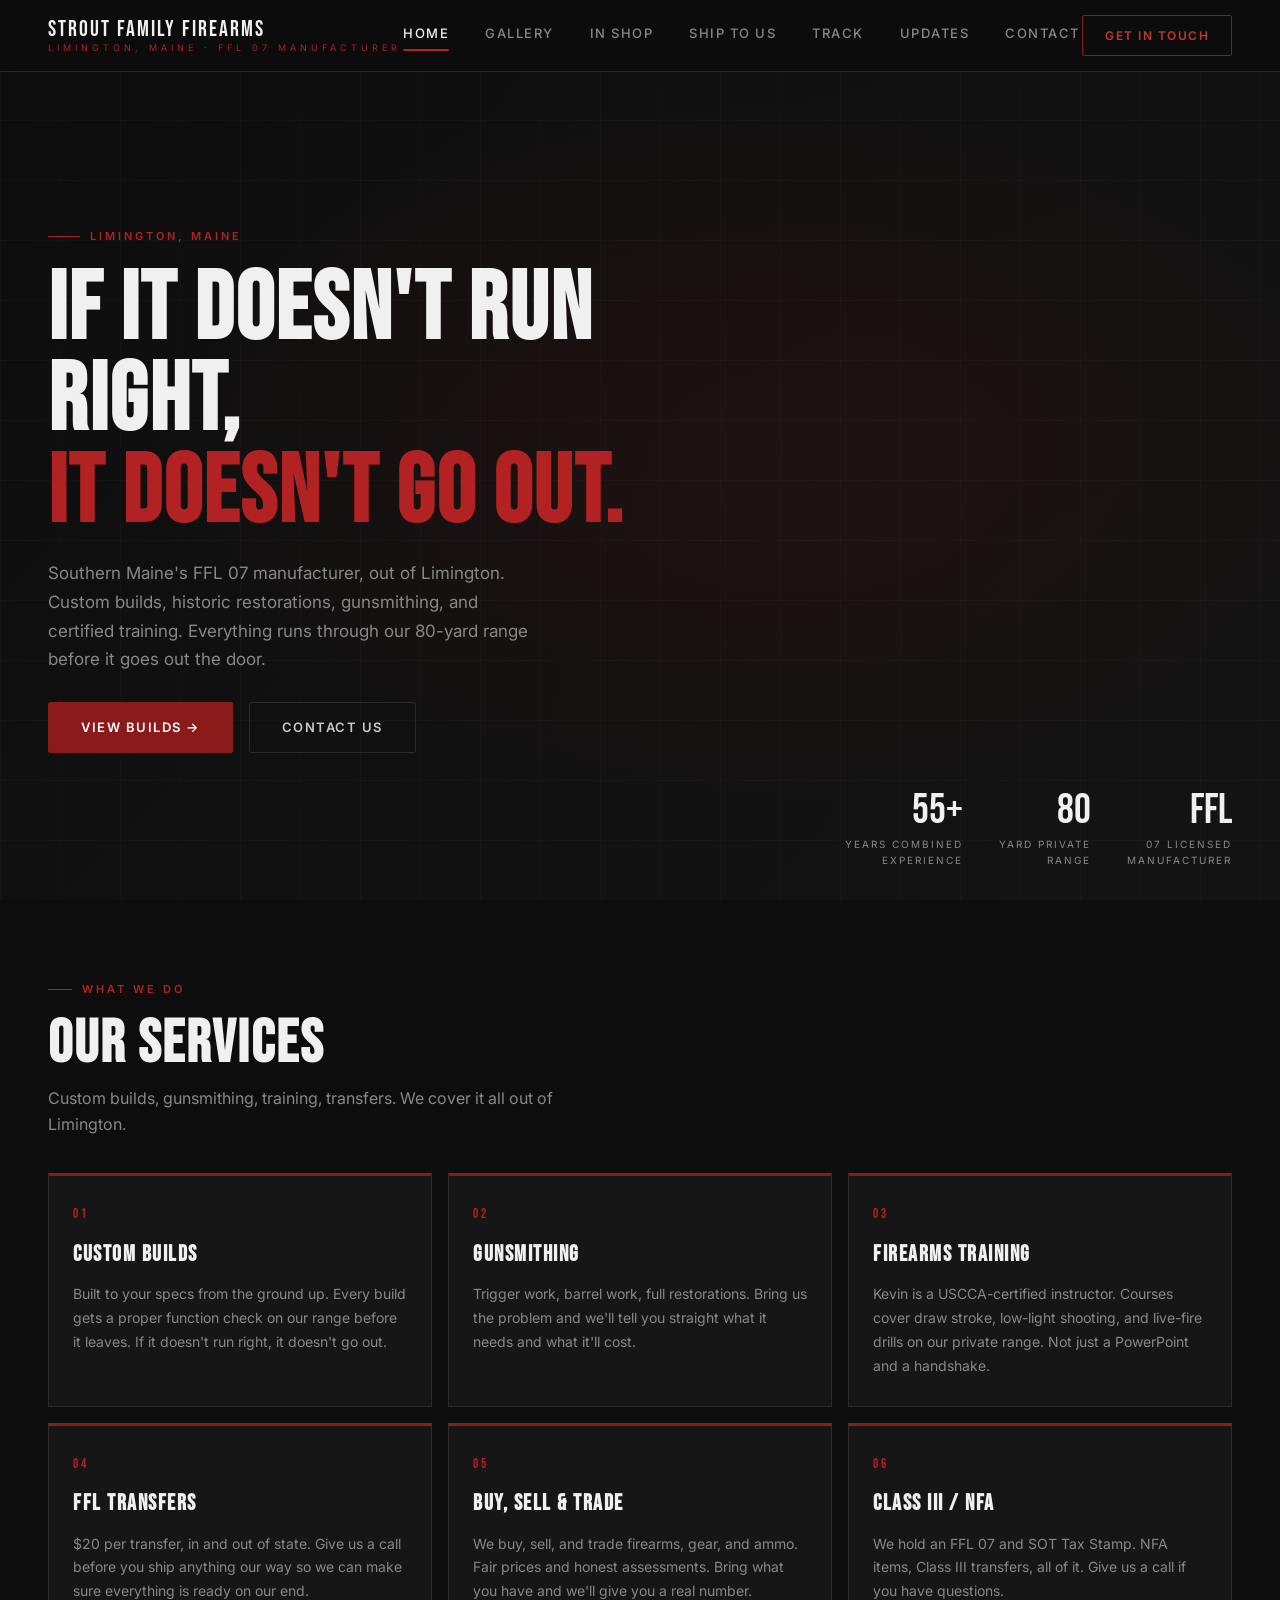
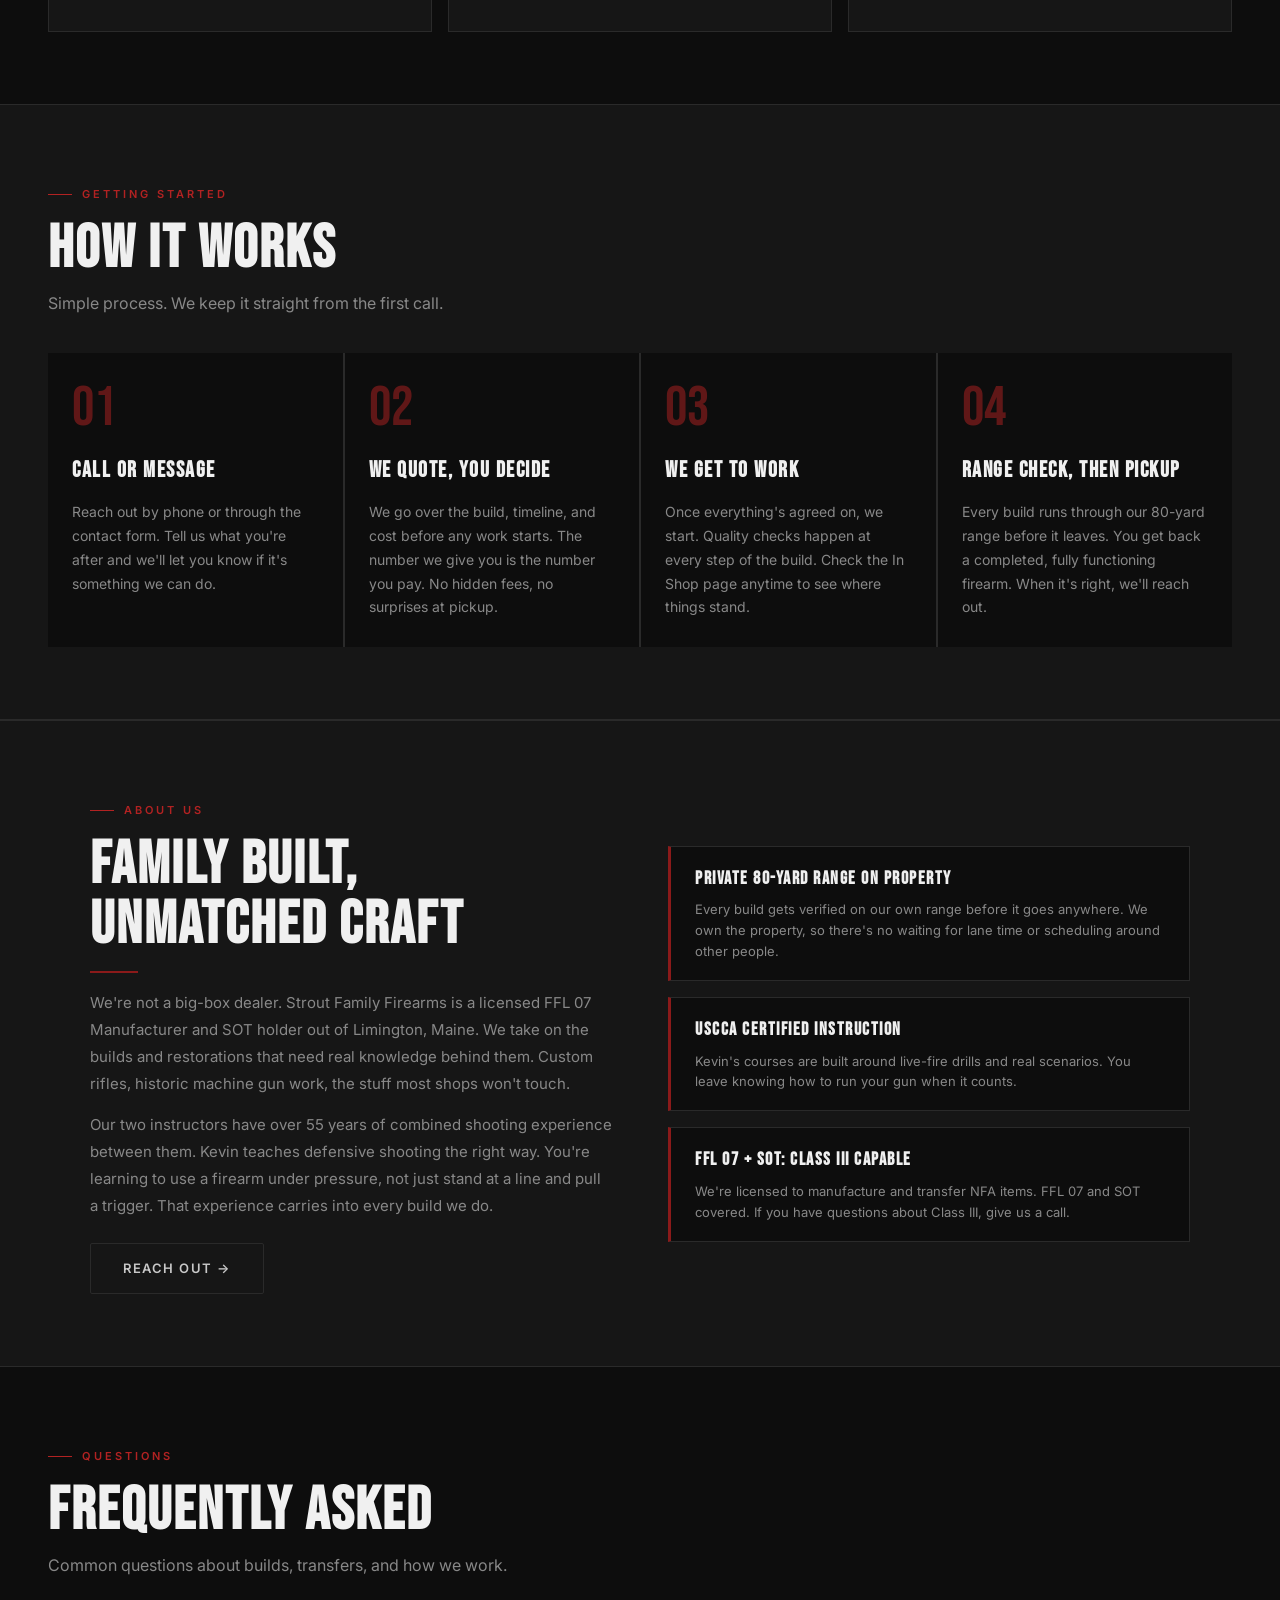
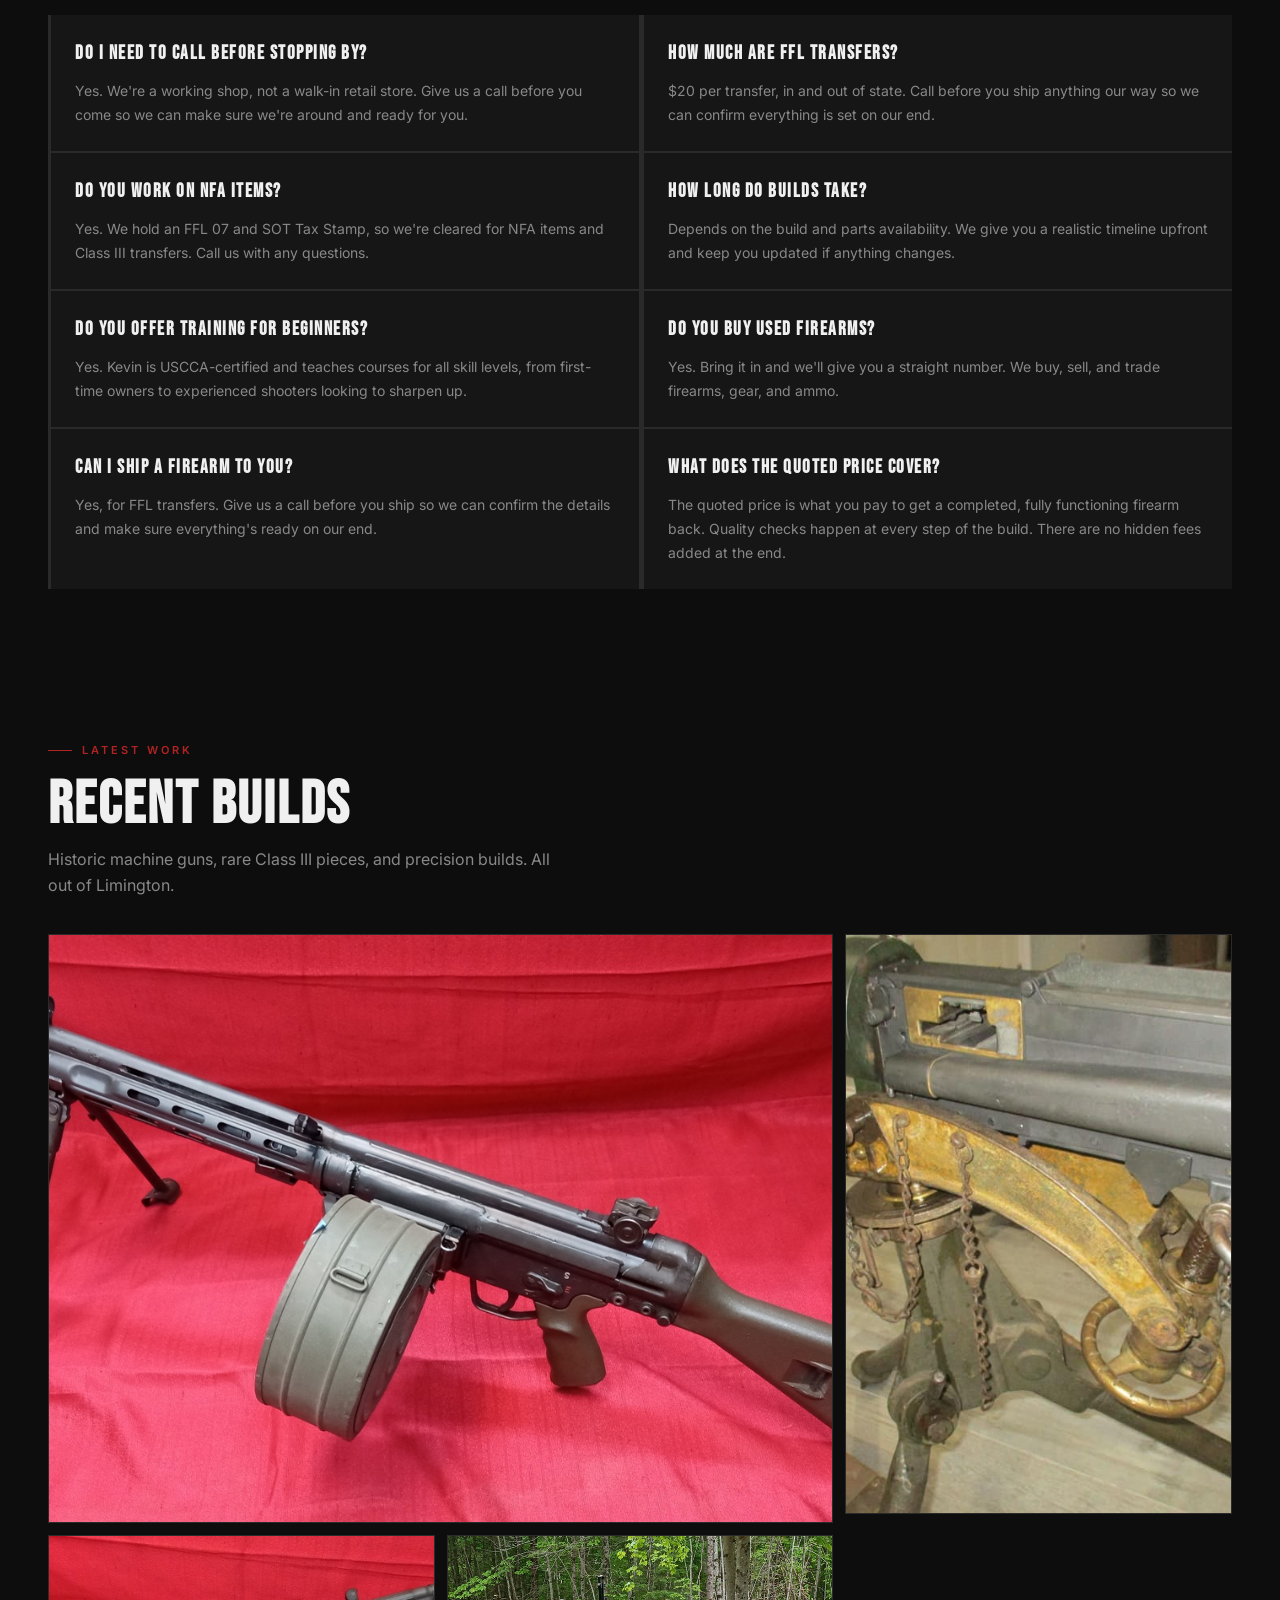
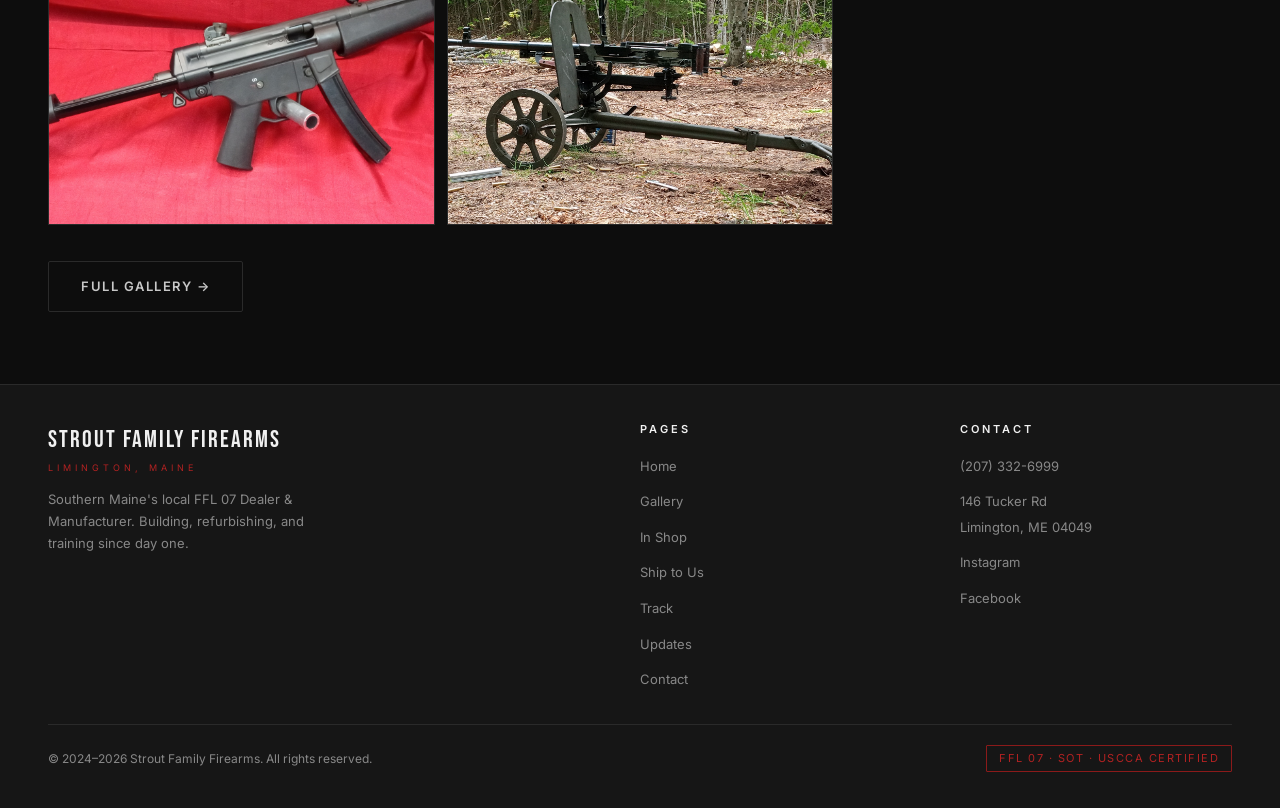
==== commit 5723ced6: "Add Supabase-backed admin dashboard, intake, tracking, and gallery Ports GVG's admin/intake/tracking" ====
--- a/index.html
+++ b/index.html
@@ -107,6 +107,8 @@
       <li><a href="index.html" class="active">Home</a></li>
       <li><a href="gallery.html">Gallery</a></li>
       <li><a href="inshop.html">In Shop</a></li>
+      <li><a href="intake.html">Ship to Us</a></li>
+      <li><a href="track.html">Track</a></li>
       <li><a href="updates.html">Updates</a></li>
       <li><a href="contact.html">Contact</a></li>
     </ul>
@@ -356,6 +358,8 @@
           <li><a href="index.html">Home</a></li>
           <li><a href="gallery.html">Gallery</a></li>
           <li><a href="inshop.html">In Shop</a></li>
+          <li><a href="intake.html">Ship to Us</a></li>
+          <li><a href="track.html">Track</a></li>
           <li><a href="updates.html">Updates</a></li>
           <li><a href="contact.html">Contact</a></li>
         </ul>
--- a/css/style.css
+++ b/css/style.css
@@ -12,6 +12,24 @@
   --muted:     #888888;
   --silver:    #c8c8c8;
   --nav-h:     72px;
+
+  /* Build-status stage colors (shared: inshop.html, track.html, admin-dashboard.html).
+     Adaptive 9/11-stage pipeline - see js/main.js BUILD_STAGES_STD/BUILD_STAGES_NFA.
+     --s-in-progress removed: the old single "in progress" bucket was split into
+     Weld/Machining/Blasting/Refinishing for actual granular progress. */
+  --s-intake:        #555555;
+  --s-queued:        #2f4f7a;
+  --s-parts-ordered: #8a6a00;
+  --s-weld:          #a8461c;
+  --s-machining:     #1f6e73;
+  --s-blasting:      #8a7020;
+  --s-refinishing:   #6b5040;
+  --s-testing:       #5a2d82;
+  --s-atf-filed:     #7a3d00;
+  --s-atf-approved:  #1a6b3a;
+  --s-ready:         #1a5c1a;
+  --success:         #4caf50;
+  --warning:         #e07b39;
 }
 
 *, *::before, *::after { box-sizing: border-box; margin: 0; padding: 0; }
@@ -853,6 +871,208 @@
   width: 48px; height: 2px;
   background: var(--red);
   margin: 16px 0;
+}
+
+/* ── BUILD STATUS / PIPELINE (shared: inshop.html, track.html, admin-dashboard.html) ── */
+
+/* Summary bar */
+.summary-bar {
+  display: flex;
+  gap: 2px;
+  background: var(--border);
+  border: 1px solid var(--border);
+  margin-bottom: 32px;
+  flex-wrap: wrap;
+}
+.summary-stat {
+  flex: 1;
+  min-width: 120px;
+  background: var(--surface);
+  padding: 24px 20px;
+  text-align: center;
+}
+.summary-stat .num {
+  font-family: 'Bebas Neue', sans-serif;
+  font-size: 48px;
+  line-height: 1;
+  color: var(--text);
+}
+.summary-stat .num.green { color: var(--success); }
+.summary-stat .label {
+  font-size: 10px;
+  letter-spacing: 2px;
+  text-transform: uppercase;
+  color: var(--muted);
+  margin-top: 4px;
+}
+
+/* Build cards */
+.build-card {
+  background: var(--surface);
+  border: 1px solid var(--border);
+  border-left: 4px solid var(--border);
+  padding: 24px 28px;
+  display: grid;
+  grid-template-columns: 1fr auto;
+  gap: 24px;
+  align-items: start;
+  transition: background 0.2s;
+}
+.build-card:hover { background: var(--surface2); }
+.build-card.status-intake        { border-left-color: var(--s-intake); }
+.build-card.status-queued        { border-left-color: var(--s-queued); }
+.build-card.status-parts-ordered { border-left-color: var(--s-parts-ordered); }
+.build-card.status-weld          { border-left-color: var(--s-weld); }
+.build-card.status-machining     { border-left-color: var(--s-machining); }
+.build-card.status-blasting      { border-left-color: var(--s-blasting); }
+.build-card.status-refinishing   { border-left-color: var(--s-refinishing); }
+.build-card.status-testing       { border-left-color: var(--s-testing); }
+.build-card.status-atf-filed     { border-left-color: var(--s-atf-filed); }
+.build-card.status-atf-approved  { border-left-color: var(--s-atf-approved); }
+.build-card.status-ready         { border-left-color: var(--s-ready); }
+
+/* Status badge */
+.status-badge {
+  font-size: 10px;
+  font-weight: 700;
+  letter-spacing: 2px;
+  text-transform: uppercase;
+  padding: 5px 12px;
+  border-radius: 2px;
+  white-space: nowrap;
+  color: #fff;
+}
+.status-intake        .status-badge { background: var(--s-intake); }
+.status-queued        .status-badge { background: var(--s-queued); }
+.status-parts-ordered .status-badge { background: var(--s-parts-ordered); }
+.status-weld          .status-badge { background: var(--s-weld); }
+.status-machining     .status-badge { background: var(--s-machining); }
+.status-blasting      .status-badge { background: var(--s-blasting); }
+.status-refinishing   .status-badge { background: var(--s-refinishing); }
+.status-testing       .status-badge { background: var(--s-testing); }
+.status-atf-filed     .status-badge { background: var(--s-atf-filed); }
+.status-atf-approved  .status-badge { background: var(--s-atf-approved); }
+.status-ready         .status-badge { background: var(--s-ready); }
+
+/* Progress bar */
+.progress-bar {
+  height: 3px;
+  background: var(--border);
+  border-radius: 2px;
+  overflow: hidden;
+}
+.progress-fill {
+  height: 100%;
+  border-radius: 2px;
+  background: var(--red-light);
+  transition: width 0.6s ease;
+}
+.status-intake        .progress-fill { background: var(--s-intake); }
+.status-queued        .progress-fill { background: var(--s-queued); }
+.status-parts-ordered .progress-fill { background: var(--s-parts-ordered); }
+.status-weld          .progress-fill { background: var(--s-weld); }
+.status-machining     .progress-fill { background: var(--s-machining); }
+.status-blasting      .progress-fill { background: var(--s-blasting); }
+.status-refinishing   .progress-fill { background: var(--s-refinishing); }
+.status-testing       .progress-fill { background: var(--s-testing); }
+.status-atf-filed     .progress-fill { background: var(--s-atf-filed); }
+.status-atf-approved  .progress-fill { background: var(--s-atf-approved); }
+.status-ready         .progress-fill { background: var(--s-ready); }
+
+/* Pipeline strip */
+.pipeline {
+  display: flex;
+  gap: 3px;
+  margin-bottom: 14px;
+}
+.pipeline-step {
+  flex: 1;
+  height: 3px;
+  background: var(--border);
+  border-radius: 1px;
+}
+.pipeline-step.done { background: var(--red-light); }
+
+/* Status legend */
+.status-legend {
+  display: flex;
+  gap: 20px;
+  flex-wrap: wrap;
+  margin-bottom: 24px;
+}
+.legend-item {
+  display: flex;
+  align-items: center;
+  gap: 7px;
+  font-size: 11px;
+  letter-spacing: 1.5px;
+  text-transform: uppercase;
+  color: var(--muted);
+}
+.legend-dot {
+  width: 8px; height: 8px;
+  border-radius: 2px;
+  flex-shrink: 0;
+}
+
+/* ATF pending block */
+.atf-pending-block {
+  display: flex;
+  gap: 20px;
+  margin-top: 10px;
+  padding: 10px 14px;
+  background: rgba(122, 61, 0, 0.12);
+  border: 1px solid rgba(122, 61, 0, 0.3);
+  border-radius: 2px;
+  flex-wrap: wrap;
+}
+.status-atf-approved .atf-pending-block {
+  background: rgba(26, 107, 58, 0.12);
+  border-color: rgba(26, 107, 58, 0.3);
+}
+.atf-pending-block .timing-item { display: flex; flex-direction: column; }
+.atf-form-label {
+  font-size: 10px;
+  letter-spacing: 2px;
+  text-transform: uppercase;
+  color: var(--muted);
+  margin-bottom: 2px;
+}
+.atf-form-value {
+  font-family: 'Bebas Neue', sans-serif;
+  font-size: 15px;
+  letter-spacing: 1px;
+  color: var(--silver);
+}
+.timing-value.days-long { color: var(--warning); }
+
+.atf-approved-tag {
+  display: inline-flex;
+  align-items: center;
+  gap: 6px;
+  font-size: 11px;
+  font-weight: 700;
+  letter-spacing: 2px;
+  text-transform: uppercase;
+  color: var(--success);
+  margin-top: 10px;
+}
+.atf-approved-tag::before {
+  content: '✓';
+  font-size: 13px;
+}
+
+/* Live indicator */
+.live-dot {
+  width: 7px; height: 7px;
+  border-radius: 50%;
+  background: var(--success);
+  flex-shrink: 0;
+  animation: blink 2.2s ease-in-out infinite;
+}
+@keyframes blink {
+  0%, 100% { opacity: 1; }
+  50% { opacity: 0.25; }
 }
 
 /* ── TABLET (≤900px) ── */
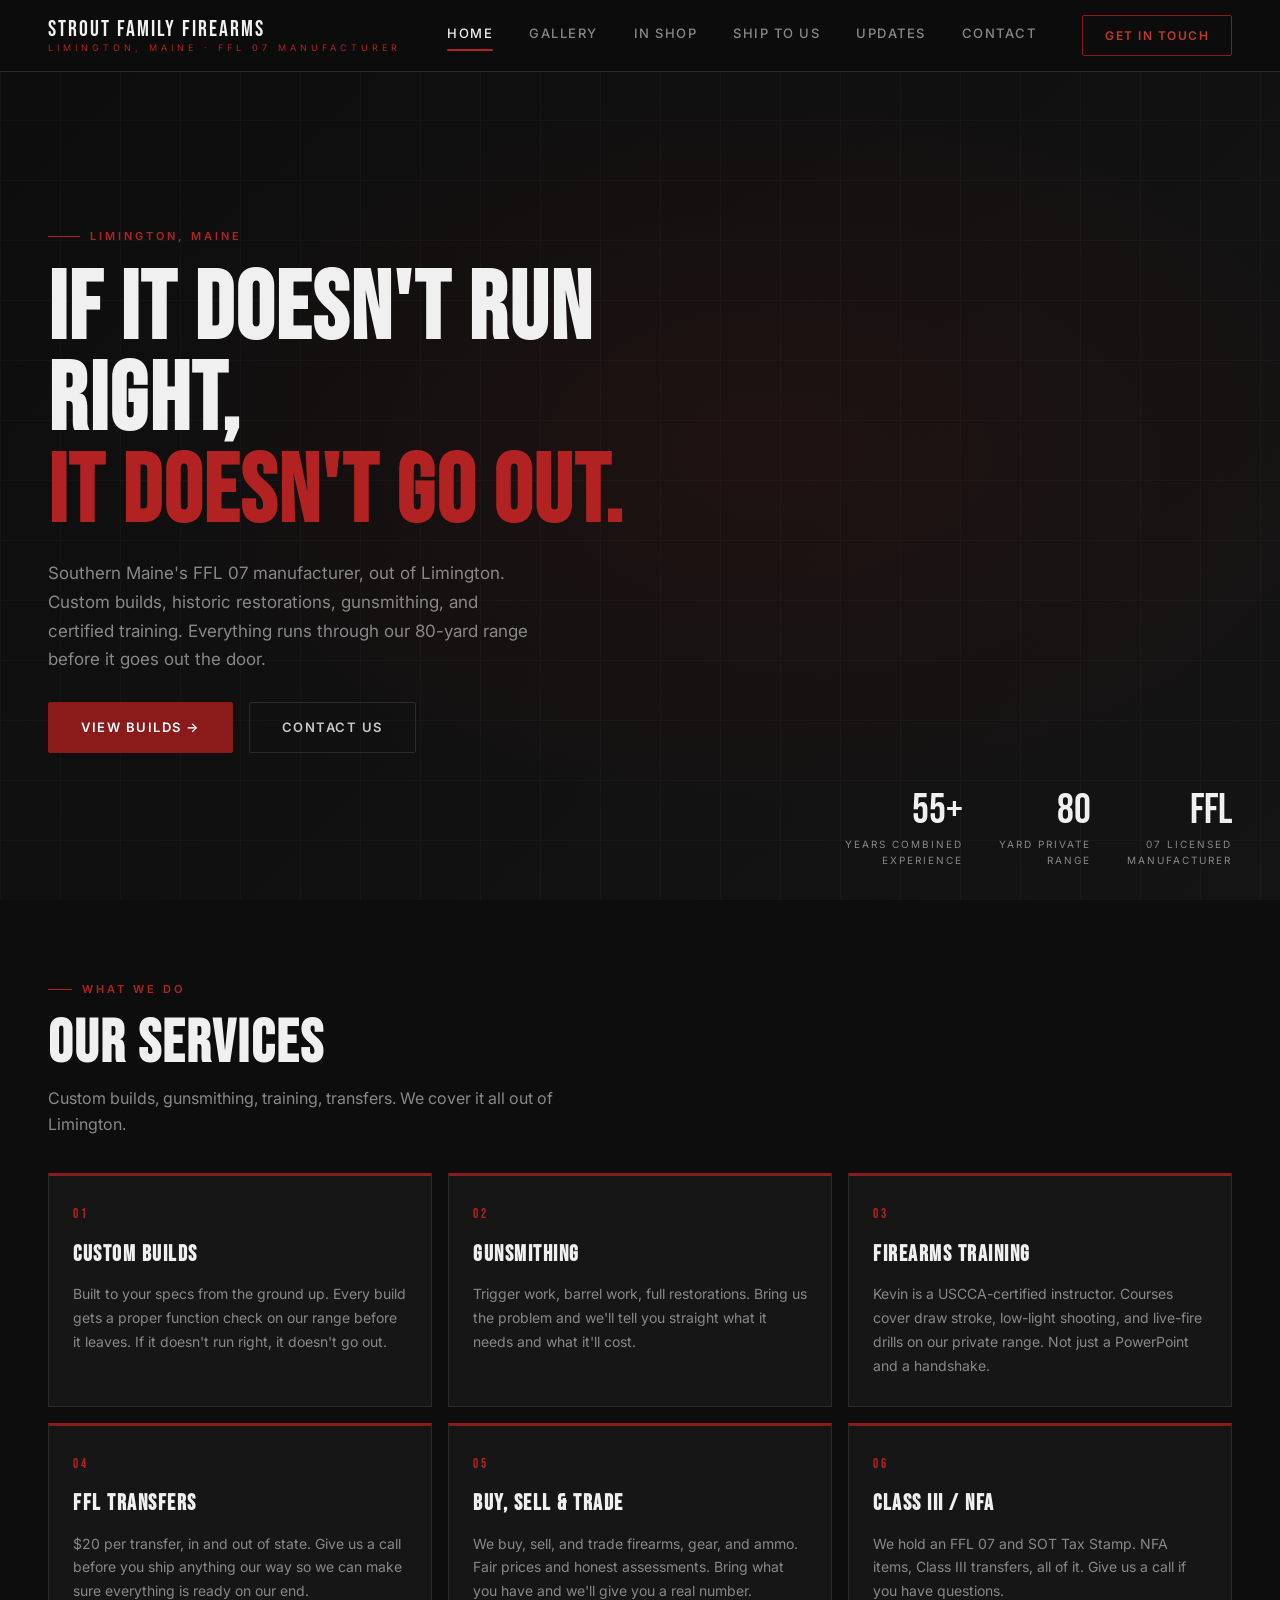
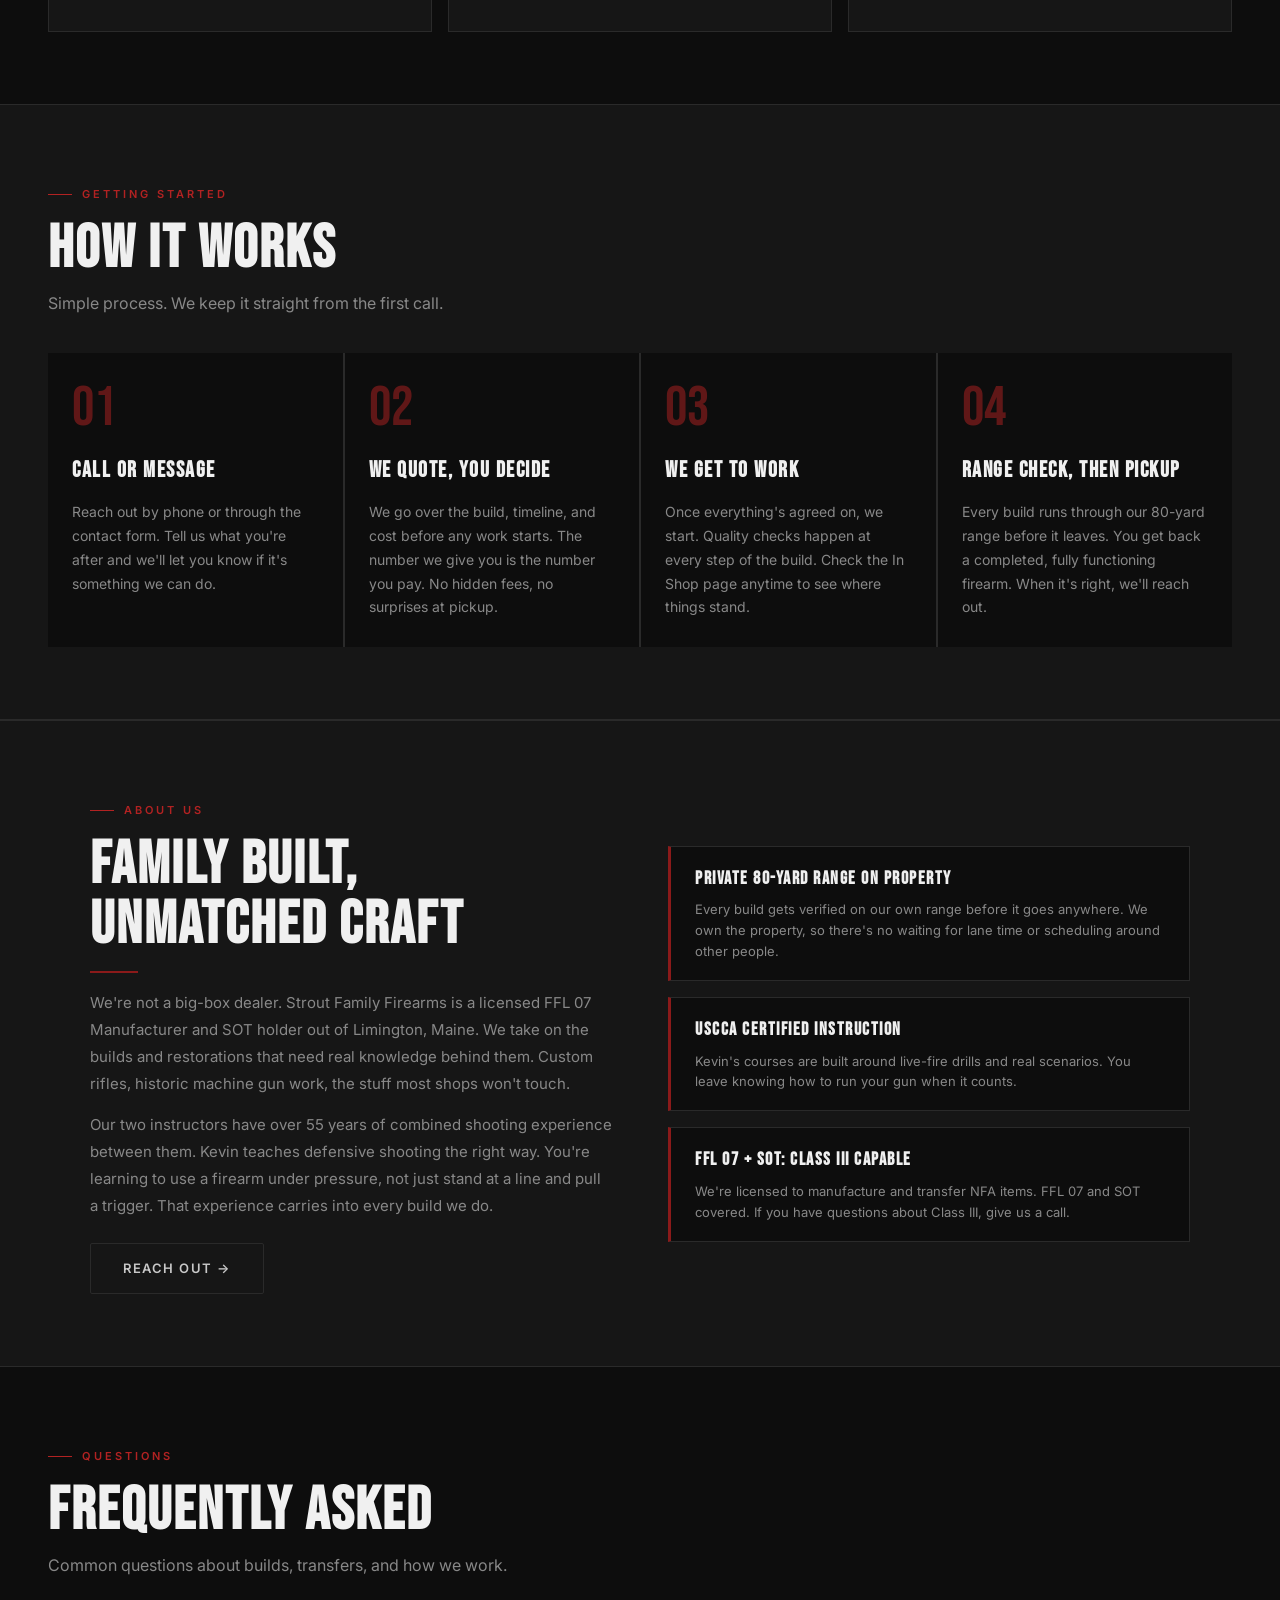
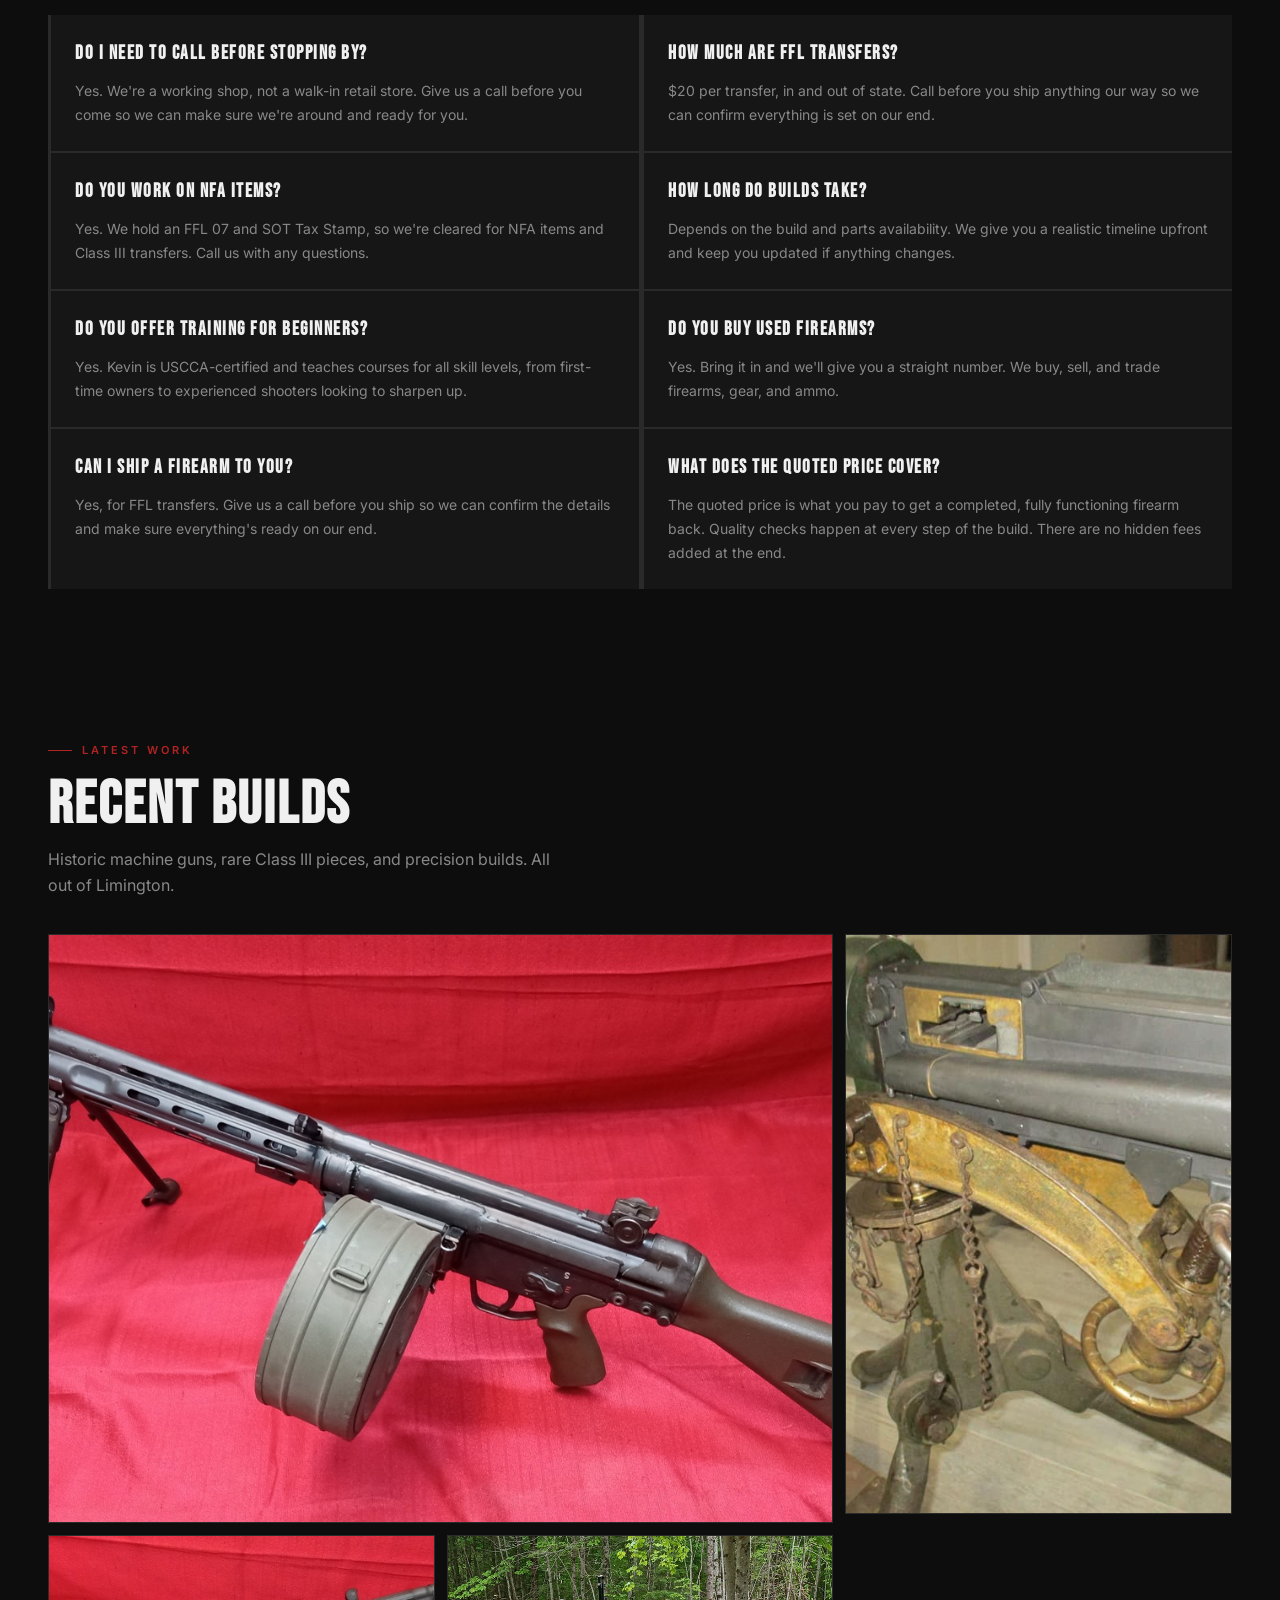
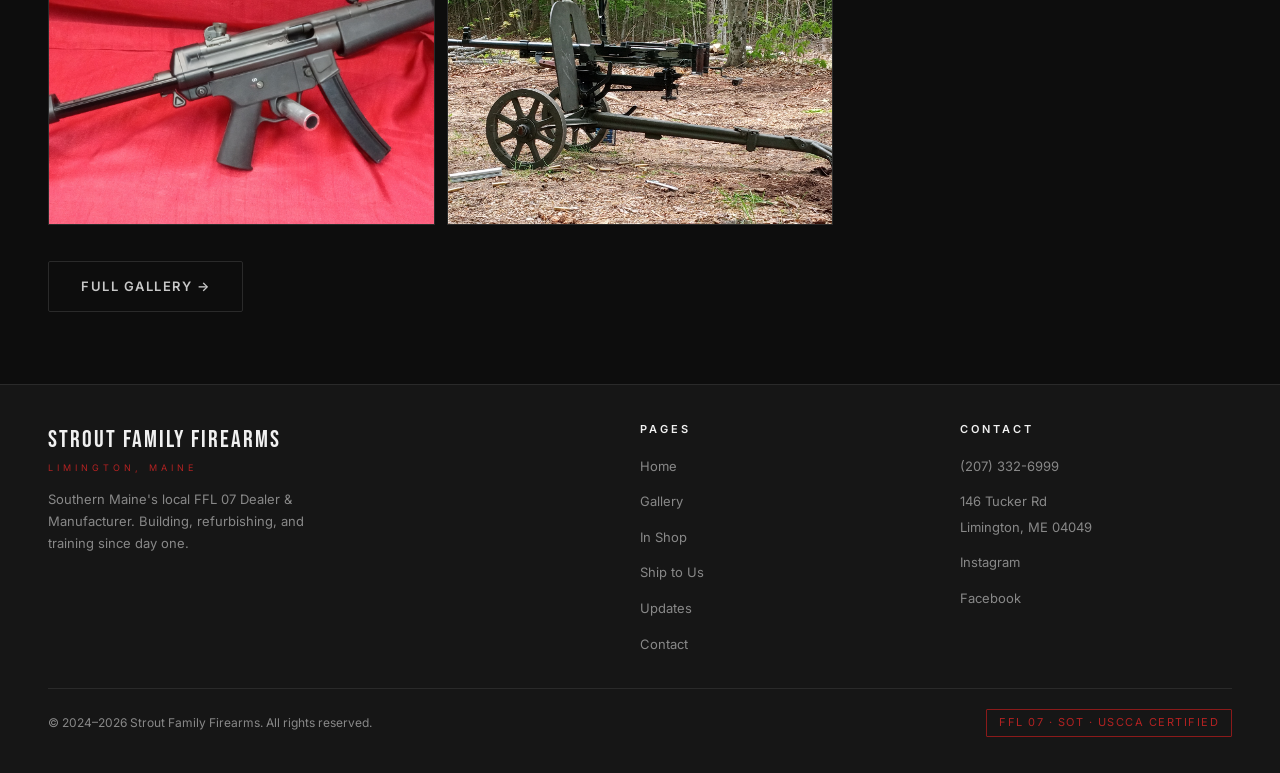
==== commit e5fb41fd: "Fold Track into In Shop, remove standalone track.html Search-by-tracking-code now lives directly on " ====
--- a/index.html
+++ b/index.html
@@ -108,7 +108,6 @@
       <li><a href="gallery.html">Gallery</a></li>
       <li><a href="inshop.html">In Shop</a></li>
       <li><a href="intake.html">Ship to Us</a></li>
-      <li><a href="track.html">Track</a></li>
       <li><a href="updates.html">Updates</a></li>
       <li><a href="contact.html">Contact</a></li>
     </ul>
@@ -359,7 +358,6 @@
           <li><a href="gallery.html">Gallery</a></li>
           <li><a href="inshop.html">In Shop</a></li>
           <li><a href="intake.html">Ship to Us</a></li>
-          <li><a href="track.html">Track</a></li>
           <li><a href="updates.html">Updates</a></li>
           <li><a href="contact.html">Contact</a></li>
         </ul>
